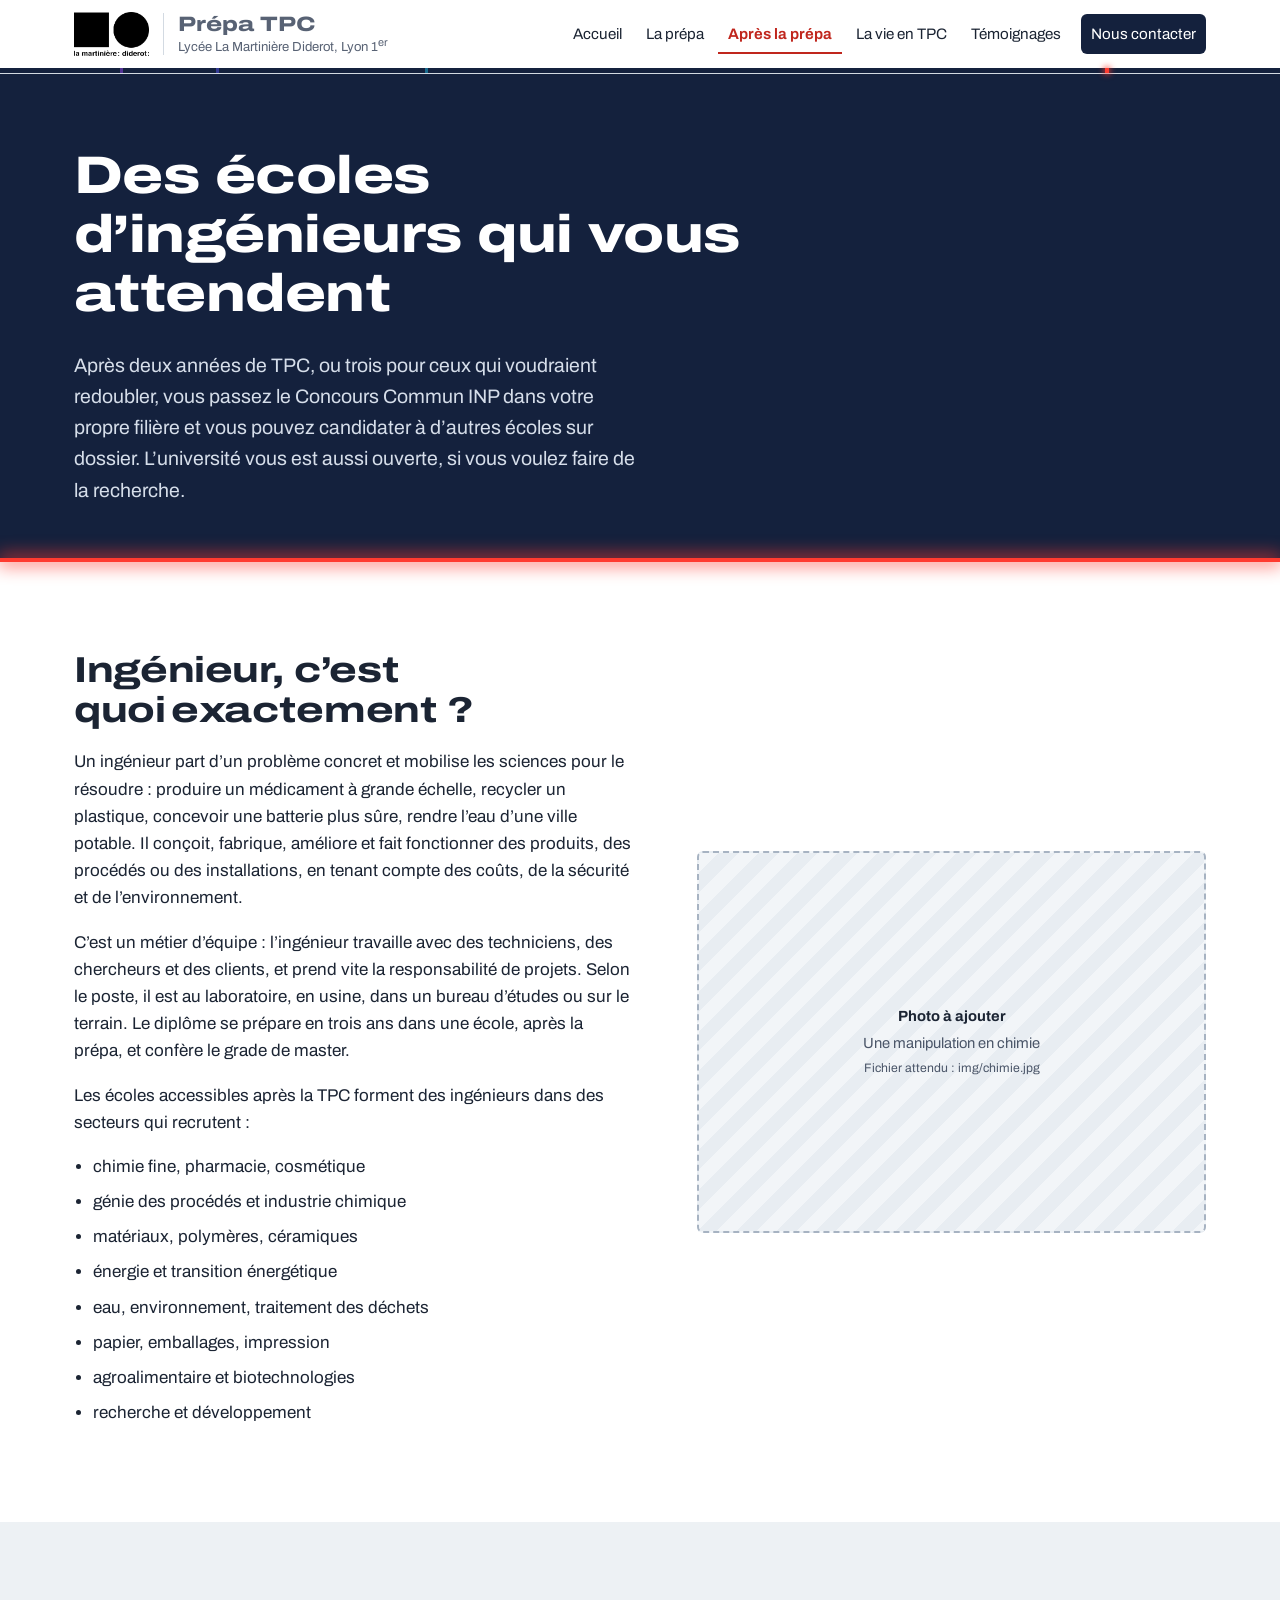
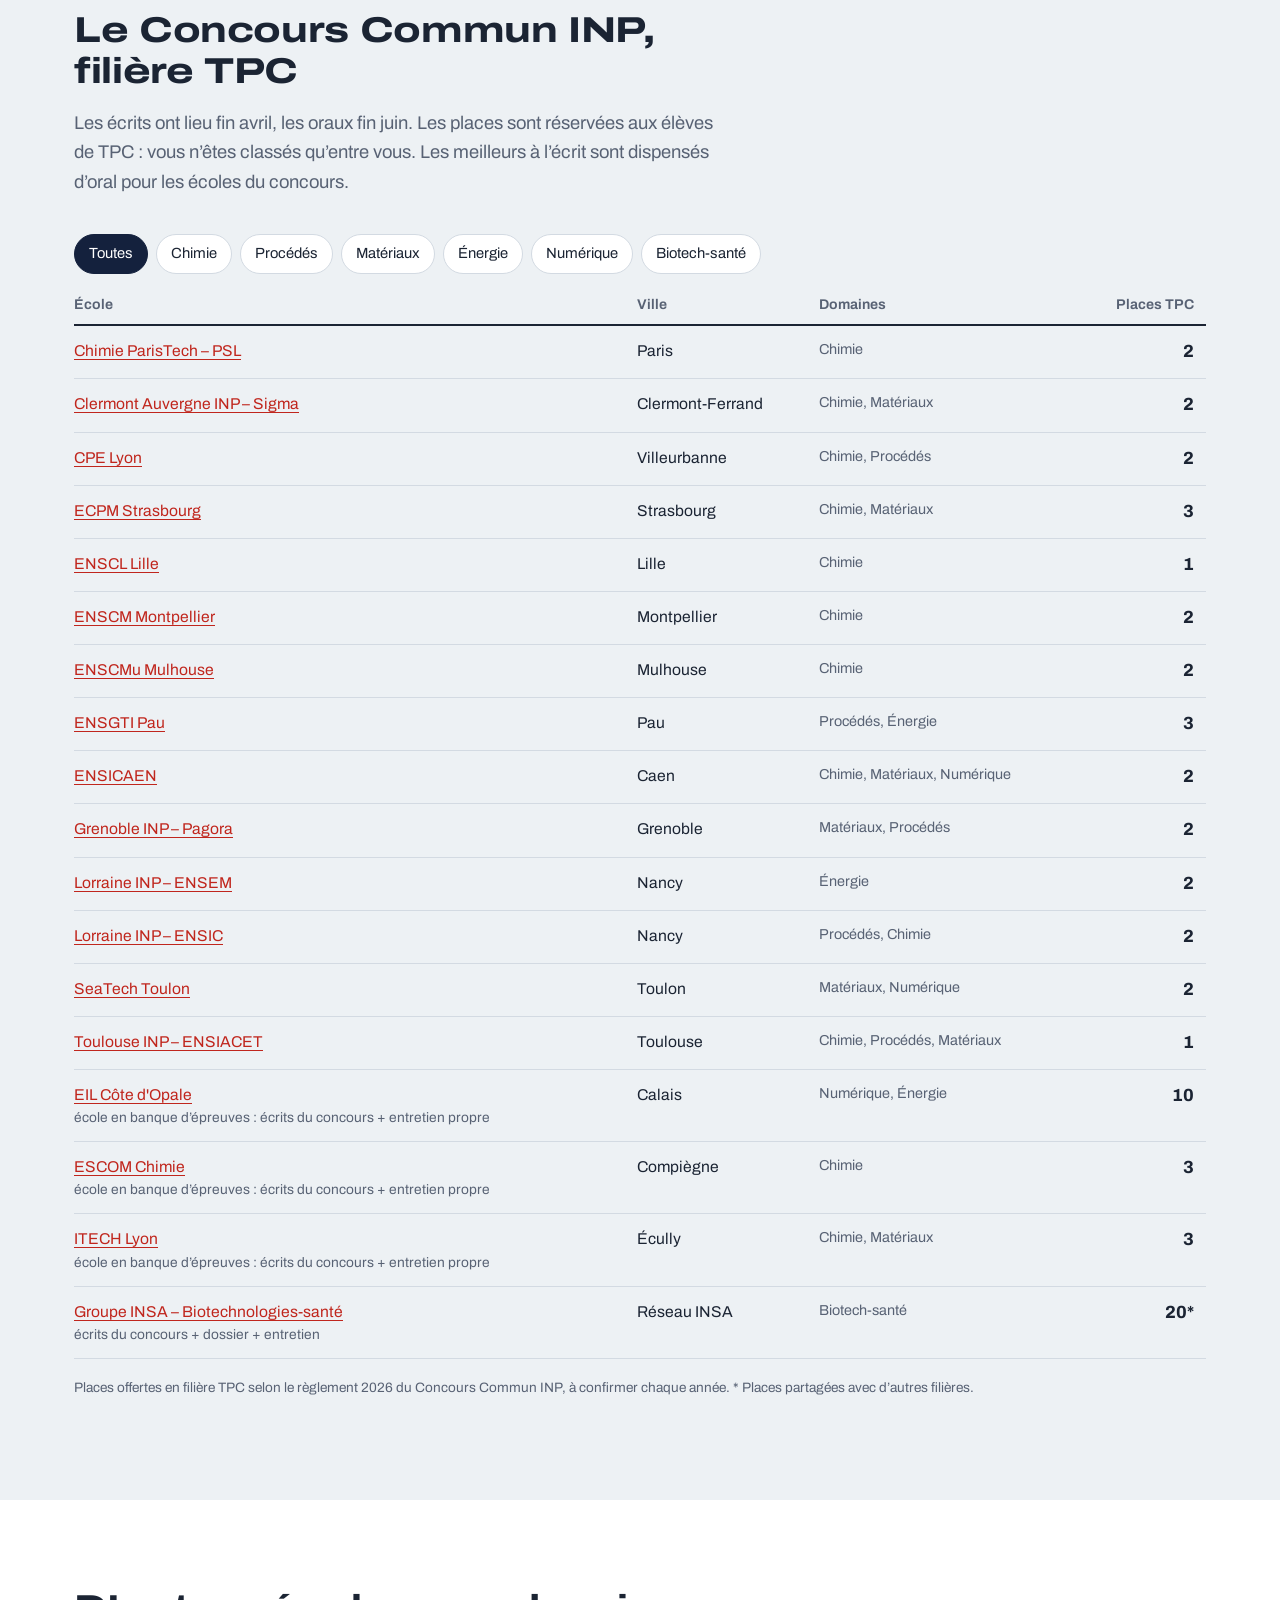
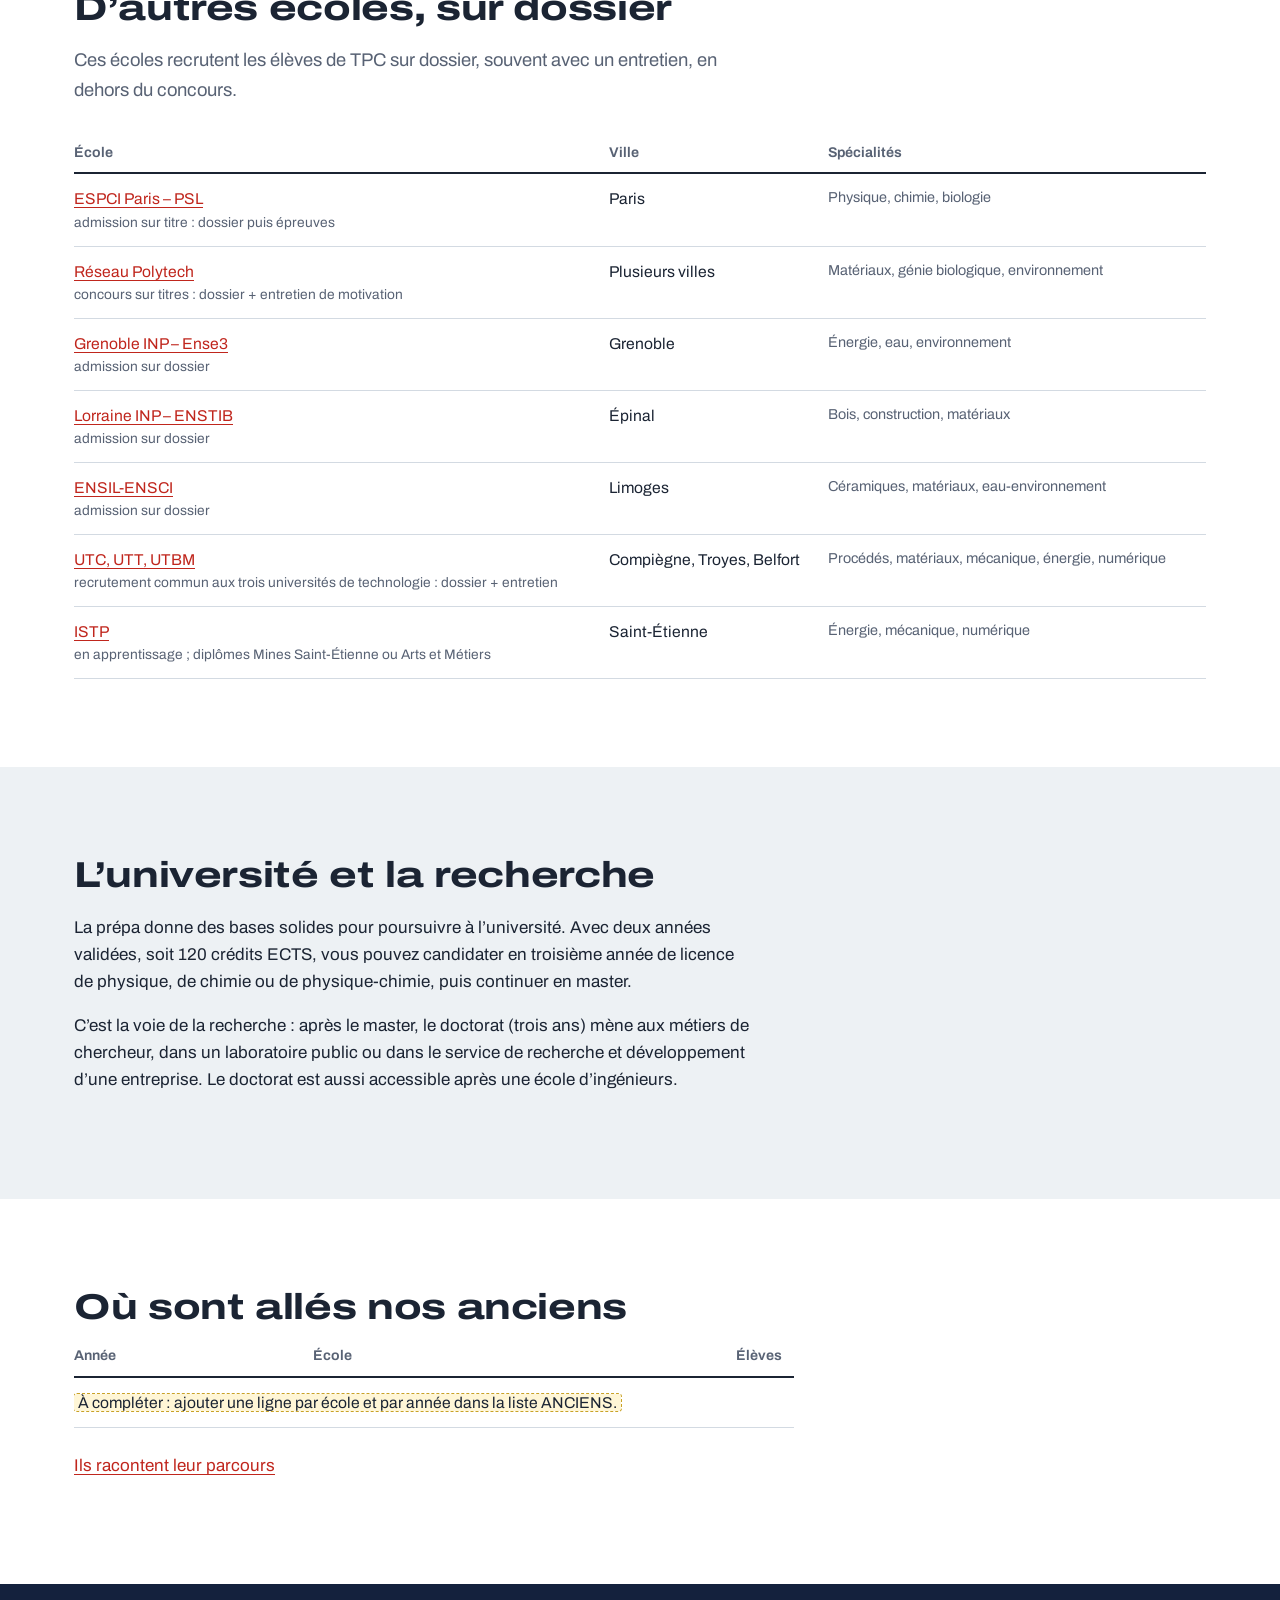
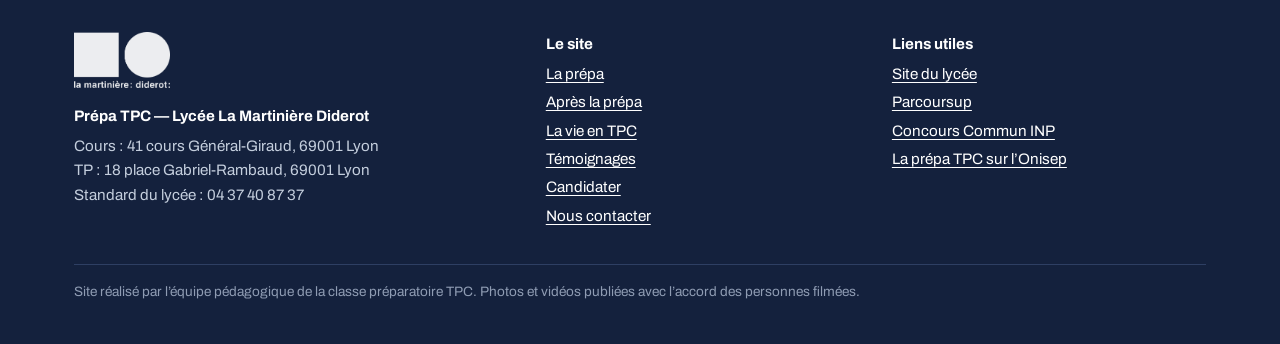
==== apres-la-prepa.html @ f4f973d5 "Update text for clarity and detail in HTML" ====
<!DOCTYPE html>
<html lang="fr">
<head>
<meta charset="UTF-8">
<meta name="viewport" content="width=device-width, initial-scale=1">
<title>Après la prépa TPC — écoles et métiers</title>
<meta name="description" content="Le métier d’ingénieur, les écoles accessibles après la prépa TPC (Concours Commun INP, admissions sur dossier) et la poursuite d’études à l’université vers la recherche.">
<link rel="icon" href="data:image/svg+xml,%3Csvg xmlns='http://www.w3.org/2000/svg' viewBox='0 0 32 32'%3E%3Crect width='32' height='32' rx='6' fill='%2314213D'/%3E%3Crect x='5' y='6' width='2.5' height='20' fill='%23A04DFF'/%3E%3Crect x='9' y='6' width='2.5' height='20' fill='%235B5BFF'/%3E%3Crect x='14' y='6' width='2.5' height='20' fill='%2322C6F0'/%3E%3Crect x='25' y='6' width='2.5' height='20' fill='%23FF3B30'/%3E%3C/svg%3E">
<link rel="preconnect" href="https://fonts.googleapis.com">
<link rel="preconnect" href="https://fonts.gstatic.com" crossorigin>
<link href="https://fonts.googleapis.com/css2?family=Archivo:wdth,wght@62..125,100..900&display=swap" rel="stylesheet">
<link rel="stylesheet" href="style.css">
</head>
<body class="p-apres">
<a class="skip" href="#contenu">Aller au contenu</a>
<header class="site-header">
  <div class="wrap">
    <a class="marque" href="index.html"><img class="logo" src="img/logo-martiniere.png" alt="La Martinière Diderot" width="86" height="50"><span class="marque-texte"><b>Prépa TPC</b><span>Lycée La Martinière Diderot, Lyon 1<sup>er</sup></span></span></a>
    <button class="menu-btn" type="button" aria-expanded="false" aria-controls="nav">Menu</button>
    <nav class="nav" id="nav" aria-label="Pages du site">
    <a href="index.html">Accueil</a>
    <a href="la-prepa.html">La prépa</a>
    <a href="apres-la-prepa.html" aria-current="page">Après la prépa</a>
    <a href="la-vie-en-tpc.html">La vie en TPC</a>
    <a href="temoignages.html">Témoignages</a>
    <a href="contact.html" class="cta">Nous contacter</a>
    </nav>
  </div>
  <div class="lisere" aria-hidden="true"><i class="r-delta"></i><i class="r-gamma"></i><i class="r-beta"></i><i class="r-alpha on"></i></div>
</header>
<main id="contenu">

<section class="page-tete">
  <div class="wrap">
    <h1>Des écoles d’ingénieurs qui vous attendent</h1>
    <p>Après deux années de TPC, ou trois pour ceux qui voudraient redoubler, vous passez le Concours Commun INP dans votre propre filière et vous pouvez candidater à d’autres écoles sur dossier. L’université vous est aussi ouverte, si vous voulez faire de la recherche.</p>
  </div>
</section>

<section class="section">
  <div class="wrap duo">
    <div>
      <h2>Ingénieur, c’est quoi exactement ?</h2>
      <p>Un ingénieur part d’un problème concret et mobilise les sciences pour le résoudre : produire un médicament à grande échelle, recycler un plastique, concevoir une batterie plus sûre, rendre l’eau d’une ville potable. Il conçoit, fabrique, améliore et fait fonctionner des produits, des procédés ou des installations, en tenant compte des coûts, de la sécurité et de l’environnement.</p>
      <p>C’est un métier d’équipe : l’ingénieur travaille avec des techniciens, des chercheurs et des clients, et prend vite la responsabilité de projets. Selon le poste, il est au laboratoire, en usine, dans un bureau d’études ou sur le terrain. Le diplôme se prépare en trois ans dans une école, après la prépa, et confère le grade de master.</p>
      <p>Les écoles accessibles après la TPC forment des ingénieurs dans des secteurs qui recrutent :</p>
      <ul class="metiers">
        <li>chimie fine, pharmacie, cosmétique</li>
        <li>génie des procédés et industrie chimique</li>
        <li>matériaux, polymères, céramiques</li>
        <li>énergie et transition énergétique</li>
        <li>eau, environnement, traitement des déchets</li>
        <li>papier, emballages, impression</li>
        <li>agroalimentaire et biotechnologies</li>
        <li>recherche et développement</li>
      </ul>
    </div>
    <figure class="photo" data-src="img/chimie.jpg" data-alt="Une manipulation en chimie"></figure>
  </div>
</section>

<section class="section teinte">
  <div class="wrap">
    <h2>Le Concours Commun INP, filière TPC</h2>
    <p class="intro">Les écrits ont lieu fin avril, les oraux fin juin. Les places sont réservées aux élèves de TPC : vous n’êtes classés qu’entre vous. Les meilleurs à l’écrit sont dispensés d’oral pour les écoles du concours.</p>
    <div class="filtres" id="filtres" aria-label="Filtrer par domaine"></div>
    <div class="table-scroll">
      <table class="ecoles">
        <thead><tr><th>École</th><th class="col-ville">Ville</th><th>Domaines</th><th class="num">Places TPC</th></tr></thead>
        <tbody id="ecoles-corps"></tbody>
      </table>
    </div>
    <p class="note-source">Places offertes en filière TPC selon le règlement 2026 du Concours Commun INP, à confirmer chaque année. * Places partagées avec d’autres filières.</p>
  </div>
</section>

<section class="section">
  <div class="wrap">
    <h2>D’autres écoles, sur dossier</h2>
    <p class="intro">Ces écoles recrutent les élèves de TPC sur dossier, souvent avec un entretien, en dehors du concours.</p>
    <div class="table-scroll">
      <table class="ecoles">
        <thead><tr><th>École</th><th class="col-ville">Ville</th><th>Spécialités</th></tr></thead>
        <tbody id="dossier-corps"></tbody>
      </table>
    </div>
  </div>
</section>

<section class="section teinte">
  <div class="wrap">
    <h2>L’université et la recherche</h2>
    <div class="mesure">
      <p>La prépa donne des bases solides pour poursuivre à l’université. Avec deux années validées, soit 120 crédits ECTS, vous pouvez candidater en troisième année de licence de physique, de chimie ou de physique-chimie, puis continuer en master.</p>
      <p>C’est la voie de la recherche : après le master, le doctorat (trois ans) mène aux métiers de chercheur, dans un laboratoire public ou dans le service de recherche et développement d’une entreprise. Le doctorat est aussi accessible après une école d’ingénieurs.</p>
    </div>
  </div>
</section>

<section class="section">
  <div class="wrap">
    <h2>Où sont allés nos anciens</h2>
    <div class="table-scroll" style="max-width:720px">
      <table class="ecoles">
        <thead><tr><th>Année</th><th>École</th><th class="num">Élèves</th></tr></thead>
        <tbody id="anciens-corps"></tbody>
      </table>
    </div>
    <p style="margin-top:24px"><a href="temoignages.html">Ils racontent leur parcours</a></p>
  </div>
</section>

<script>
/* ===== Écoles du Concours Commun INP, filière TPC (règlement 2026) =====
   domaines possibles : chimie, procedes, materiaux, energie, numerique, bio */
var DOMAINES = { chimie: 'Chimie', procedes: 'Procédés', materiaux: 'Matériaux', energie: 'Énergie', numerique: 'Numérique', bio: 'Biotech-santé' };
var ECOLES = [
  { nom: 'Chimie ParisTech – PSL', ville: 'Paris', domaines: ['chimie'], places: 2, url: 'https://www.chimieparistech.psl.eu' },
  { nom: 'Clermont Auvergne INP – Sigma', ville: 'Clermont-Ferrand', domaines: ['chimie', 'materiaux'], places: 2, url: 'https://www.clermont-auvergne-inp.fr' },
  { nom: 'CPE Lyon', ville: 'Villeurbanne', domaines: ['chimie', 'procedes'], places: 2, url: 'https://www.cpe.fr' },
  { nom: 'ECPM Strasbourg', ville: 'Strasbourg', domaines: ['chimie', 'materiaux'], places: 3, url: 'https://ecpm.unistra.fr' },
  { nom: 'ENSCL Lille', ville: 'Lille', domaines: ['chimie'], places: 1, url: 'https://www.ensc-lille.fr' },
  { nom: 'ENSCM Montpellier', ville: 'Montpellier', domaines: ['chimie'], places: 2, url: 'https://www.enscm.fr' },
  { nom: 'ENSCMu Mulhouse', ville: 'Mulhouse', domaines: ['chimie'], places: 2, url: 'https://www.enscmu.uha.fr' },
  { nom: 'ENSGTI Pau', ville: 'Pau', domaines: ['procedes', 'energie'], places: 3, url: 'https://ensgti.univ-pau.fr' },
  { nom: 'ENSICAEN', ville: 'Caen', domaines: ['chimie', 'materiaux', 'numerique'], places: 2, url: 'https://www.ensicaen.fr' },
  { nom: 'Grenoble INP – Pagora', ville: 'Grenoble', domaines: ['materiaux', 'procedes'], places: 2, url: 'https://pagora.grenoble-inp.fr' },
  { nom: 'Lorraine INP – ENSEM', ville: 'Nancy', domaines: ['energie'], places: 2, url: 'https://ensem.univ-lorraine.fr' },
  { nom: 'Lorraine INP – ENSIC', ville: 'Nancy', domaines: ['procedes', 'chimie'], places: 2, url: 'https://ensic.univ-lorraine.fr' },
  { nom: 'SeaTech Toulon', ville: 'Toulon', domaines: ['materiaux', 'numerique'], places: 2, url: 'https://seatech.univ-tln.fr' },
  { nom: 'Toulouse INP – ENSIACET', ville: 'Toulouse', domaines: ['chimie', 'procedes', 'materiaux'], places: 1, url: 'https://www.ensiacet.fr' },
  { nom: "EIL Côte d'Opale", ville: 'Calais', domaines: ['numerique', 'energie'], places: 10, url: 'https://eilco.univ-littoral.fr', remarque: 'école en banque d’épreuves : écrits du concours + entretien propre' },
  { nom: 'ESCOM Chimie', ville: 'Compiègne', domaines: ['chimie'], places: 3, url: 'https://www.escom.fr', remarque: 'école en banque d’épreuves : écrits du concours + entretien propre' },
  { nom: 'ITECH Lyon', ville: 'Écully', domaines: ['chimie', 'materiaux'], places: 3, url: 'https://www.itech.fr', remarque: 'école en banque d’épreuves : écrits du concours + entretien propre' },
  { nom: 'Groupe INSA – Biotechnologies-santé', ville: 'Réseau INSA', domaines: ['bio'], places: 20, partage: true, url: 'https://www.groupe-insa.fr', remarque: 'écrits du concours + dossier + entretien' }
];

/* ===== Écoles sur dossier ===== */
var ECOLES_DOSSIER = [
  { nom: 'ESPCI Paris – PSL', ville: 'Paris', specialites: 'Physique, chimie, biologie', url: 'https://www.espci.psl.eu', remarque: 'admission sur titre : dossier puis épreuves' },
  { nom: 'Réseau Polytech', ville: 'Plusieurs villes', specialites: 'Matériaux, génie biologique, environnement', url: 'https://www.polytech-reseau.org', remarque: 'concours sur titres : dossier + entretien de motivation' },
  { nom: 'Grenoble INP – Ense3', ville: 'Grenoble', specialites: 'Énergie, eau, environnement', url: 'https://ense3.grenoble-inp.fr', remarque: 'admission sur dossier' },
  { nom: 'Lorraine INP – ENSTIB', ville: 'Épinal', specialites: 'Bois, construction, matériaux', url: 'https://enstib.univ-lorraine.fr', remarque: 'admission sur dossier' },
  { nom: 'ENSIL-ENSCI', ville: 'Limoges', specialites: 'Céramiques, matériaux, eau-environnement', url: 'https://www.ensil-ensci.unilim.fr', remarque: 'admission sur dossier' },
  { nom: 'UTC, UTT, UTBM', ville: 'Compiègne, Troyes, Belfort', specialites: 'Procédés, matériaux, mécanique, énergie, numérique', url: 'https://www.utc.fr', remarque: 'recrutement commun aux trois universités de technologie : dossier + entretien' },
  { nom: 'ISTP', ville: 'Saint-Étienne', specialites: 'Énergie, mécanique, numérique', url: 'https://www.istp-france.com', remarque: 'en apprentissage ; diplômes Mines Saint-Étienne ou Arts et Métiers' }
];

/* ===== Où sont allés nos anciens : une ligne par école et par année =====
   Exemple : { annee: 2025, ecole: 'CPE Lyon', nombre: 2 }, */
var ANCIENS = [
];
</script>
</main>

<footer class="site-footer">
  <div class="wrap">
    <div class="cols">
      <div>
        <img class="logo-pied" src="img/logo-martiniere-blanc.png" alt="La Martinière Diderot" width="120" height="70">
        <b>Prépa TPC — Lycée La Martinière Diderot</b>
        Cours : 41 cours Général-Giraud, 69001 Lyon<br>
        TP : 18 place Gabriel-Rambaud, 69001 Lyon<br>
        Standard du lycée : 04 37 40 87 37
      </div>
      <div>
        <b>Le site</b>
        <ul>
          <li><a href="la-prepa.html">La prépa</a></li>
          <li><a href="apres-la-prepa.html">Après la prépa</a></li>
          <li><a href="la-vie-en-tpc.html">La vie en TPC</a></li>
          <li><a href="temoignages.html">Témoignages</a></li>
          <li><a href="candidater.html">Candidater</a></li>
          <li><a href="contact.html">Nous contacter</a></li>
        </ul>
      </div>
      <div>
        <b>Liens utiles</b>
        <ul>
          <li><a href="https://www.lamartinierediderot.fr" target="_blank" rel="noopener">Site du lycée</a></li>
          <li><a href="https://www.parcoursup.gouv.fr" target="_blank" rel="noopener">Parcoursup</a></li>
          <li><a href="https://www.concours-commun-inp.fr" target="_blank" rel="noopener">Concours Commun INP</a></li>
          <li><a href="https://www.onisep.fr/formation/apres-le-bac-les-etudes-superieures/les-principales-filieres-d-etudes-superieures/les-classes-preparatoires-aux-grandes-ecoles-cpge/les-prepas-scientifiques/la-prepa-tpc-technologie-physique-et-chimie" target="_blank" rel="noopener">La prépa TPC sur l’Onisep</a></li>
        </ul>
      </div>
    </div>
    <p class="bas">Site réalisé par l’équipe pédagogique de la classe préparatoire TPC. Photos et vidéos publiées avec l’accord des personnes filmées.</p>
  </div>
</footer>
<script src="site.js"></script>
</body>
</html>
---- style.css ----
/* =========================================================
   Prépa TPC — Lycée La Martinière Diderot, site des Augustins
   Principe graphique : le spectre de l'hydrogène (série de Balmer).
   Chaque page reprend une des quatre raies comme couleur d'accent.
   ========================================================= */

:root {
  /* Encre et fonds */
  --nuit: #14213D;          /* bleu nuit, la Saône le soir */
  --nuit-2: #1D2E52;
  --encre: #1B2433;         /* texte courant */
  --gris: #586274;          /* texte secondaire */
  --fond: #FFFFFF;
  --fond-2: #EDF1F4;        /* bandeaux clairs */
  --trait: #D3DAE2;

  /* Raies de Balmer (couleurs « lumineuses », utilisées sur fond sombre) */
  --h-alpha: #FF3B30;       /* 656 nm */
  --h-beta: #22C6F0;        /* 486 nm */
  --h-gamma: #5B5BFF;       /* 434 nm */
  --h-delta: #A04DFF;       /* 410 nm */

  /* Leur version foncée, lisible sur fond blanc */
  --alpha-ink: #C0261D;
  --beta-ink: #0A6F8F;
  --gamma-ink: #3A3AD0;
  --delta-ink: #7A2FCF;

  --accent: var(--beta-ink);     /* redéfini par page */
  --accent-lum: var(--h-beta);

  --mesure: 68ch;
  --large: 1180px;
  --r: 6px;
}

body.p-prepa { --accent: var(--beta-ink); --accent-lum: var(--h-beta); }
body.p-apres { --accent: var(--alpha-ink); --accent-lum: var(--h-alpha); }
body.p-lyon { --accent: var(--gamma-ink); --accent-lum: var(--h-gamma); }
body.p-temoins { --accent: var(--delta-ink); --accent-lum: var(--h-delta); }
body.p-candidater { --accent: var(--alpha-ink); --accent-lum: var(--h-alpha); }

*, *::before, *::after { box-sizing: border-box; }
html { -webkit-text-size-adjust: 100%; scroll-behavior: smooth; }
@media (prefers-reduced-motion: reduce) { html { scroll-behavior: auto; } }

body {
  margin: 0;
  background: var(--fond);
  color: var(--encre);
  font-family: 'Archivo', system-ui, sans-serif;
  font-variation-settings: 'wdth' 100;
  font-size: 1.0625rem;
  line-height: 1.6;
}
img { max-width: 100%; display: block; }
a { color: var(--accent); text-underline-offset: 0.18em; }
a:hover { text-decoration-thickness: 2px; }
:focus-visible { outline: 3px solid var(--accent); outline-offset: 3px; border-radius: 2px; }

/* Titres : Archivo élargi, c'est la signature typographique */
h1, h2, h3 { font-stretch: 125%; font-variation-settings: 'wdth' 125; line-height: 1.12; margin: 0 0 0.5em; letter-spacing: -0.01em; }
h1 { font-size: clamp(2.1rem, 5.4vw, 4rem); font-weight: 800; }
h2 { font-size: clamp(1.55rem, 3vw, 2.25rem); font-weight: 750; }
h3 { font-size: 1.2rem; font-weight: 700; font-stretch: 112%; font-variation-settings: 'wdth' 112; }
p { margin: 0 0 1em; }

.wrap { max-width: var(--large); margin: 0 auto; padding: 0 24px; }
.mesure { max-width: var(--mesure); }
.skip { position: absolute; left: -999px; top: 8px; background: var(--nuit); color: #fff; padding: 8px 12px; z-index: 50; }
.skip:focus { left: 8px; }

/* ---------------- En-tête ---------------- */
.site-header { position: sticky; top: 0; z-index: 20; background: var(--fond); border-bottom: 1px solid var(--trait); }
.site-header .wrap { display: flex; align-items: center; justify-content: space-between; gap: 16px; min-height: 68px; }
.marque { display: flex; flex-direction: column; text-decoration: none; color: var(--encre); line-height: 1.1; }
.marque b { font-size: 1.3rem; font-weight: 800; font-stretch: 125%; font-variation-settings: 'wdth' 125; }
.marque span { font-size: 0.82rem; color: var(--gris); }

.nav { display: flex; align-items: center; gap: 4px; }
.nav a { color: var(--encre); text-decoration: none; padding: 8px 10px; border-radius: var(--r); font-size: 0.95rem; }
.nav a:hover { background: var(--fond-2); }
.nav a[aria-current="page"] { color: var(--accent); font-weight: 650; box-shadow: inset 0 -2px 0 var(--accent); border-radius: 0; }
.nav a.cta { background: var(--nuit); color: #fff; margin-left: 6px; border-radius: var(--r); box-shadow: none; }
.nav a.cta:hover { background: var(--nuit-2); }
.nav a.cta[aria-current="page"] { color: #fff; }
.menu-btn { display: none; background: none; border: 1px solid var(--trait); border-radius: var(--r); padding: 8px 12px; font: inherit; color: var(--encre); cursor: pointer; }

/* Le liseré spectral sous l'en-tête : la raie de la page courante s'allume */
.lisere { position: relative; height: 5px; background: var(--nuit); }
.lisere i { position: absolute; top: 0; bottom: 0; width: 3px; opacity: 0.45; }
.lisere i.on { opacity: 1; width: 4px; box-shadow: 0 0 6px 1px currentColor; }

@media (max-width: 900px) {
  .menu-btn { display: inline-block; }
  .nav { display: none; position: absolute; top: 100%; left: 0; right: 0; flex-direction: column; align-items: stretch;
         background: var(--fond); border-bottom: 1px solid var(--trait); padding: 8px 16px 16px; }
  .nav.open { display: flex; }
  .nav a { padding: 12px 8px; }
  .nav a[aria-current="page"] { box-shadow: inset 3px 0 0 var(--accent); padding-left: 14px; }
  .nav a.cta { margin: 8px 0 0; text-align: center; }
}

/* Positions des raies : λ de 380 à 700 nm sur la largeur */
.r-delta { left: 9.4%; color: var(--h-delta); background: var(--h-delta); }   /* 410,2 nm */
.r-gamma { left: 16.9%; color: var(--h-gamma); background: var(--h-gamma); }  /* 434,0 nm */
.r-beta  { left: 33.2%; color: var(--h-beta); background: var(--h-beta); }    /* 486,1 nm */
.r-alpha { left: 86.3%; color: var(--h-alpha); background: var(--h-alpha); }  /* 656,3 nm */

/* ---------------- Héros d'accueil ---------------- */
.hero { background: var(--nuit); color: #fff; padding: clamp(48px, 9vw, 110px) 0 0; overflow: hidden; }
.hero h1 { max-width: 15ch; }
.hero .chapo { font-size: clamp(1.1rem, 2vw, 1.3rem); max-width: 46ch; color: #D6DEEA; margin-bottom: 1.6em; }
.boutons { display: flex; flex-wrap: wrap; gap: 12px; }
.btn { display: inline-block; padding: 13px 22px; border-radius: var(--r); text-decoration: none; font-weight: 650; font-size: 1rem; }
.btn-plein { background: #fff; color: var(--nuit); }
.btn-plein:hover { background: #E6ECF3; }
.btn-creux { border: 1.5px solid rgba(255,255,255,0.55); color: #fff; }
.btn-creux:hover { border-color: #fff; }
.btn-nuit { background: var(--nuit); color: #fff; }
.btn-nuit:hover { background: var(--nuit-2); }

.spectre { margin-top: clamp(48px, 7vw, 84px); }
.spectre .bande { position: relative; height: 92px; background: #0B1428; border-top: 1px solid #2A3A60; border-bottom: 1px solid #2A3A60; }
.spectre .bande i { position: absolute; top: 0; bottom: 0; width: 4px; box-shadow: 0 0 14px 3px currentColor, 0 0 40px 6px currentColor; }
.spectre .axe { position: relative; height: 34px; font-size: 0.78rem; color: #8A99B4; }
.spectre .axe span { position: absolute; top: 6px; transform: translateX(-50%); white-space: nowrap; }
.spectre .axe span::before { content: ''; position: absolute; left: 50%; top: -6px; height: 5px; border-left: 1px solid #5B6B8A; }
.spectre figcaption { font-size: 0.88rem; color: #A9B6CC; padding: 4px 0 28px; }
@media (prefers-reduced-motion: no-preference) {
  .spectre .bande i { opacity: 0; animation: allume 0.9s ease-out forwards; }
  .spectre .bande .r-alpha { animation-delay: 0.3s; }
  .spectre .bande .r-beta { animation-delay: 0.75s; }
  .spectre .bande .r-gamma { animation-delay: 1.2s; }
  .spectre .bande .r-delta { animation-delay: 1.65s; }
  @keyframes allume { 0% { opacity: 0; } 35% { opacity: 1; filter: brightness(1.6); } 100% { opacity: 1; filter: none; } }
}

/* ---------------- En-tête de page intérieure ---------------- */
.page-tete { background: var(--nuit); color: #fff; padding: clamp(40px, 6vw, 72px) 0 clamp(32px, 5vw, 56px); position: relative; }
.page-tete::after { content: ''; position: absolute; left: 0; right: 0; bottom: 0; height: 4px; background: var(--accent-lum); box-shadow: 0 0 18px 2px var(--accent-lum); }
.page-tete h1 { font-size: clamp(2rem, 4.6vw, 3.3rem); max-width: 18ch; }
.page-tete p { color: #D6DEEA; font-size: clamp(1.05rem, 1.8vw, 1.22rem); max-width: 52ch; margin: 0; }

/* ---------------- Sections ---------------- */
.section { padding: clamp(48px, 7vw, 88px) 0; }
.section.teinte { background: var(--fond-2); }
.section > .wrap > h2 { max-width: 24ch; }
.intro { font-size: 1.15rem; color: var(--gris); max-width: 60ch; margin-bottom: 2em; }

/* Raisons : liste éditoriale, pas de cartes */
.raisons { list-style: none; margin: 0; padding: 0; display: grid; grid-template-columns: repeat(2, minmax(0, 1fr)); gap: 0 56px; }
.raisons li { padding: 26px 0 26px 22px; border-top: 1px solid var(--trait); position: relative; }
.raisons li::before { content: ''; position: absolute; left: 0; top: 32px; width: 4px; height: 26px; background: var(--accent); }
.raisons h3 { margin-bottom: 0.35em; }
.raisons p { margin: 0; color: var(--gris); }
@media (max-width: 760px) { .raisons { grid-template-columns: 1fr; } }

/* Chiffres repères */
.reperes { display: grid; grid-template-columns: repeat(4, minmax(0, 1fr)); border-top: 2px solid var(--encre); }
.reperes div { padding: 20px 20px 4px 0; }
.reperes b { display: block; font-size: clamp(2rem, 4vw, 2.9rem); font-weight: 800; font-stretch: 125%; font-variation-settings: 'wdth' 125; line-height: 1.05; color: var(--encre); }
.reperes span { display: block; color: var(--gris); font-size: 0.95rem; margin-top: 6px; max-width: 22ch; }
@media (max-width: 760px) { .reperes { grid-template-columns: repeat(2, minmax(0, 1fr)); } }
.note-source { font-size: 0.85rem; color: var(--gris); margin-top: 18px; }

/* Deux colonnes texte + image */
.duo { display: grid; grid-template-columns: minmax(0, 1.1fr) minmax(0, 1fr); gap: clamp(28px, 5vw, 64px); align-items: center; }
.duo.inverse > :first-child { order: 2; }
@media (max-width: 860px) { .duo { grid-template-columns: 1fr; } .duo.inverse > :first-child { order: 0; } }

/* Photos : un emplacement s'affiche tant que le fichier n'existe pas dans img/ */
.photo { margin: 0; position: relative; border-radius: var(--r); overflow: hidden; background: var(--fond-2); aspect-ratio: 4 / 3; }
.photo.large { aspect-ratio: 16 / 7; }
.photo.portrait { aspect-ratio: 3 / 4; }
.photo img { width: 100%; height: 100%; object-fit: cover; }
.photo.manque { border: 2px dashed #A7B3C2; display: flex; align-items: center; justify-content: center; text-align: center; padding: 20px;
  background: repeating-linear-gradient(135deg, #F2F5F8 0 14px, #E8EDF2 14px 28px); }
.photo.manque .etiquette { font-size: 0.92rem; color: #4A5568; max-width: 30ch; }
.photo.manque .etiquette b { display: block; color: var(--encre); margin-bottom: 4px; }
.photo figcaption { position: absolute; left: 0; right: 0; bottom: 0; padding: 10px 14px; font-size: 0.85rem; color: #fff;
  background: linear-gradient(transparent, rgba(10, 18, 36, 0.75)); }
.photo.manque figcaption { display: none; }
.photos-3 { display: grid; grid-template-columns: repeat(3, minmax(0, 1fr)); gap: 16px; }
@media (max-width: 760px) { .photos-3 { grid-template-columns: 1fr; } }

/* Citation */
.citation { margin: 0; padding: 8px 0 8px 28px; border-left: 4px solid var(--accent); max-width: 60ch; }
.citation p { font-size: clamp(1.25rem, 2.4vw, 1.6rem); line-height: 1.4; font-weight: 500; margin-bottom: 0.6em; }
.citation footer { color: var(--gris); font-size: 0.95rem; }

/* Étapes (vraie séquence : calendrier Parcoursup) */
.etapes { list-style: none; margin: 0; padding: 0; counter-reset: e; display: grid; grid-template-columns: repeat(4, minmax(0, 1fr)); gap: 0; }
.etapes li { counter-increment: e; padding: 0 20px 0 0; position: relative; }
.etapes li::before { content: counter(e); display: flex; align-items: center; justify-content: center; width: 38px; height: 38px; border-radius: 50%;
  background: var(--nuit); color: #fff; font-weight: 700; margin-bottom: 14px; position: relative; z-index: 1; }
.etapes li::after { content: ''; position: absolute; top: 19px; left: 38px; right: 0; border-top: 2px solid var(--trait); }
.etapes li:last-child::after { display: none; }
.etapes b { display: block; font-size: 1.05rem; }
.etapes .date { display: block; color: var(--accent); font-weight: 650; margin: 2px 0 6px; }
.etapes p { color: var(--gris); font-size: 0.95rem; margin: 0; }
@media (max-width: 860px) {
  .etapes { grid-template-columns: 1fr; gap: 22px; }
  .etapes li { padding: 0 0 0 56px; }
  .etapes li::before { position: absolute; left: 0; top: 0; }
  .etapes li::after { top: 38px; left: 19px; right: auto; bottom: -22px; border-top: 0; border-left: 2px solid var(--trait); }
}

/* Bandeau d'appel */
.appel { background: var(--nuit); color: #fff; padding: clamp(40px, 6vw, 72px) 0; }
.appel h2 { color: #fff; }
.appel p { color: #D6DEEA; max-width: 56ch; }
.appel .etapes li::before { background: #fff; color: var(--nuit); }
.appel .etapes li::after { border-color: #3A4B70; }
.appel .etapes .date { color: var(--accent-lum); }
.appel .etapes p { color: #C4CEDD; }

/* Lexique de la semaine en prépa */
.lexique { display: grid; grid-template-columns: repeat(auto-fit, minmax(260px, 1fr)); gap: 0 40px; margin: 0; }
.lexique div { border-top: 1px solid var(--trait); padding: 18px 0; }
.lexique dt { font-weight: 750; font-size: 1.15rem; font-stretch: 112%; font-variation-settings: 'wdth' 112; }
.lexique dd { margin: 4px 0 0; color: var(--gris); }

/* Matières */
.matieres { width: 100%; border-collapse: collapse; }
.matieres th, .matieres td { text-align: left; padding: 14px 16px 14px 0; border-top: 1px solid var(--trait); vertical-align: top; }
.matieres th { width: 30%; font-weight: 700; }
.matieres td { color: var(--gris); }
@media (max-width: 640px) { .matieres th, .matieres td { display: block; width: auto; padding: 4px 0; } .matieres th { padding-top: 16px; } .matieres td { border-top: 0; } }

/* FAQ */
.faq { max-width: 74ch; }
.faq details { border-top: 1px solid var(--trait); }
.faq details:last-child { border-bottom: 1px solid var(--trait); }
.faq summary { cursor: pointer; padding: 18px 36px 18px 0; font-weight: 650; font-size: 1.08rem; list-style: none; position: relative; }
.faq summary::-webkit-details-marker { display: none; }
.faq summary::after { content: '+'; position: absolute; right: 6px; top: 14px; font-size: 1.5rem; font-weight: 400; color: var(--accent); }
.faq details[open] summary::after { content: '–'; }
.faq details > div { padding: 0 0 18px; color: var(--gris); }

/* Écoles */
.filtres { display: flex; flex-wrap: wrap; gap: 8px; margin: 0 0 20px; }
.filtres button { font: inherit; font-size: 0.92rem; padding: 7px 14px; border-radius: 999px; border: 1px solid var(--trait); background: #fff; color: var(--encre); cursor: pointer; }
.filtres button[aria-pressed="true"] { background: var(--nuit); border-color: var(--nuit); color: #fff; }
.ecoles { width: 100%; border-collapse: collapse; font-size: 0.98rem; }
.ecoles th { text-align: left; font-weight: 650; color: var(--gris); font-size: 0.88rem; padding: 0 12px 8px 0; border-bottom: 2px solid var(--encre); }
.ecoles td { padding: 12px 12px 12px 0; border-bottom: 1px solid var(--trait); vertical-align: top; }
.ecoles td.num { text-align: right; font-weight: 750; font-size: 1.1rem; white-space: nowrap; }
.ecoles th.num { text-align: right; }
.ecoles .dom { color: var(--gris); font-size: 0.9rem; }
.ecoles .rq { display: block; color: var(--gris); font-size: 0.86rem; }
@media (max-width: 640px) { .ecoles .col-ville { display: none; } }
.table-scroll { overflow-x: auto; }

.metiers { columns: 2 280px; column-gap: 40px; padding-left: 1.1em; margin: 0; }
.metiers li { margin-bottom: 8px; break-inside: avoid; }

/* Témoignages */
.videos { display: grid; grid-template-columns: repeat(auto-fit, minmax(300px, 1fr)); gap: 28px; }
.video { margin: 0; }
.video .ecran { position: relative; aspect-ratio: 16 / 9; border-radius: var(--r); overflow: hidden; background: var(--nuit); }
.video .ecran button { all: unset; cursor: pointer; position: absolute; inset: 0; display: flex; align-items: center; justify-content: center; }
.video .ecran button:focus-visible { outline: 3px solid var(--accent-lum); outline-offset: -3px; }
.video .ecran img { position: absolute; inset: 0; width: 100%; height: 100%; object-fit: cover; }
.video .lecture { position: relative; width: 68px; height: 68px; border-radius: 50%; background: rgba(255,255,255,0.92); display: flex; align-items: center; justify-content: center; }
.video .lecture::before { content: ''; margin-left: 6px; border-left: 20px solid var(--nuit); border-top: 12px solid transparent; border-bottom: 12px solid transparent; }
.video iframe { position: absolute; inset: 0; width: 100%; height: 100%; border: 0; }
.video .ecran.manque { border: 2px dashed #A7B3C2; background: repeating-linear-gradient(135deg, #F2F5F8 0 14px, #E8EDF2 14px 28px);
  display: flex; align-items: center; justify-content: center; text-align: center; color: #4A5568; padding: 16px; font-size: 0.92rem; }
.video figcaption { padding-top: 12px; }
.video figcaption b { display: block; font-size: 1.05rem; }
.video figcaption span { color: var(--gris); font-size: 0.95rem; }

.paroles { display: grid; grid-template-columns: repeat(auto-fit, minmax(320px, 1fr)); gap: 44px 56px; }
.parole { margin: 0; }
.parole blockquote { margin: 0 0 14px; font-size: 1.12rem; line-height: 1.55; }
.parole blockquote::before { content: '«\00a0'; color: var(--accent); font-weight: 800; }
.parole blockquote::after { content: '\00a0»'; color: var(--accent); font-weight: 800; }
.parole figcaption { display: flex; align-items: center; gap: 12px; }
.parole .avatar { width: 48px; height: 48px; border-radius: 50%; object-fit: cover; background: var(--fond-2); flex: none; }
.parole figcaption b { display: block; }
.parole figcaption span { color: var(--gris); font-size: 0.92rem; }
.a-completer { background: #FFF6D6; outline: 1px dashed #C9A227; padding: 0 4px; border-radius: 3px; }

/* Infos pratiques */
.infos { display: grid; grid-template-columns: repeat(auto-fit, minmax(250px, 1fr)); gap: 0 40px; }
.infos div { border-top: 2px solid var(--encre); padding: 16px 0 24px; }
.infos h3 { margin-bottom: 0.4em; }
.infos p { color: var(--gris); margin: 0 0 0.5em; }

/* ---------------- Pied de page ---------------- */
.site-footer { background: var(--nuit); color: #C4CEDD; padding: 48px 0 28px; font-size: 0.95rem; }
.site-footer a { color: #fff; }
.site-footer .cols { display: grid; grid-template-columns: 1.4fr 1fr 1fr; gap: 32px; }
.site-footer b { color: #fff; display: block; margin-bottom: 6px; }
.site-footer ul { list-style: none; margin: 0; padding: 0; }
.site-footer li { margin-bottom: 4px; }
.site-footer .bas { margin-top: 32px; padding-top: 16px; border-top: 1px solid #2E3F63; font-size: 0.85rem; color: #8F9CB3; }
@media (max-width: 760px) { .site-footer .cols { grid-template-columns: 1fr; } }

/* ---------------- Accueil chaleureux ---------------- */
.hero-grille { display: grid; grid-template-columns: minmax(0, 1.35fr) minmax(0, 0.9fr); gap: clamp(28px, 5vw, 64px); align-items: center; }
.hero-grille h1 { max-width: 13ch; }
.photo.groupe { aspect-ratio: 4 / 3; border-radius: 10px; box-shadow: 0 18px 50px rgba(0, 0, 0, 0.35); }
.photo.groupe.manque { border-color: #5B6B8A; }
@media (max-width: 860px) {
  .hero-grille { grid-template-columns: 1fr; }
  .hero-grille .photo.groupe { order: -1; }
}
.spectre.fin { margin-top: clamp(40px, 6vw, 72px); }
.spectre.fin .bande { height: 84px; }
.spectre.fin figcaption { padding-top: 12px; max-width: 80ch; }

.duo.haut { align-items: start; }
.humain { list-style: none; margin: 28px 0 0; padding: 0; display: grid; gap: 10px; }
.humain li { font-size: 1.08rem; padding-left: 18px; border-left: 3px solid var(--accent); }
.humain b { font-size: 1.35rem; font-weight: 800; margin-right: 4px; }

.vie { display: grid; grid-template-columns: repeat(4, minmax(0, 1fr)); gap: 14px; }
.vie .photo { aspect-ratio: 3 / 4; }
@media (max-width: 860px) { .vie { grid-template-columns: repeat(2, minmax(0, 1fr)); } }

.equipe { display: grid; grid-template-columns: repeat(auto-fill, minmax(170px, 1fr)); gap: 32px 24px; }
.membre { margin: 0; text-align: center; }
.membre .visage { width: 132px; height: 132px; border-radius: 50%; margin: 0 auto 14px; overflow: hidden; background: var(--fond-2);
  display: flex; align-items: center; justify-content: center; font-size: 2.2rem; font-weight: 800; color: var(--accent);
  font-stretch: 125%; font-variation-settings: 'wdth' 125; box-shadow: 0 0 0 3px #fff, 0 0 0 4px var(--trait); }
.membre .visage img { width: 100%; height: 100%; object-fit: cover; }
.membre b { display: block; font-size: 1.05rem; }
.membre span { display: block; color: var(--gris); font-size: 0.95rem; }
.membre q { display: block; margin-top: 8px; font-size: 0.95rem; color: var(--encre); }

/* ---------------- Logo du lycée ---------------- */
.marque { flex-direction: row; align-items: center; gap: 14px; }
.marque .logo { height: 44px; width: auto; }
.marque-texte { display: flex; flex-direction: column; padding-left: 14px; border-left: 1px solid var(--trait); }
.logo-pied { height: 56px; width: auto; margin-bottom: 16px; opacity: 0.92; }
@media (max-width: 480px) { .marque .logo { height: 34px; } .marque-texte span { display: none; } }
.photo.groupe { aspect-ratio: 1 / 1; max-width: 420px; justify-self: end; width: 100%; }
.photo.promo { margin-bottom: 14px; }
@media (max-width: 860px) { .photo.groupe { aspect-ratio: 4 / 3; max-width: none; justify-self: stretch; } }

/* ---------------- Page Nous contacter (sans couleur de raie) ---------------- */
body.p-contact { --accent: var(--nuit); --accent-lum: transparent; }
body.p-contact .page-tete::after { display: none; }
.contact-grille { display: grid; grid-template-columns: minmax(0, 1.7fr) minmax(0, 1fr); gap: clamp(32px, 6vw, 80px); align-items: start; }
@media (max-width: 860px) { .contact-grille { grid-template-columns: 1fr; } }
.formulaire { display: grid; gap: 20px; max-width: 680px; }
.champs-2 { display: grid; grid-template-columns: 1fr 1fr; gap: 20px; }
@media (max-width: 640px) { .champs-2 { grid-template-columns: 1fr; } }
.champ { display: grid; gap: 6px; }
.champ > span { font-weight: 650; font-size: 0.95rem; }
.champ em { font-weight: 400; font-style: normal; color: var(--gris); }
.champ input, .champ select, .champ textarea { font: inherit; font-size: 1rem; color: var(--encre); background: #fff;
  border: 1px solid #B9C3CF; border-radius: var(--r); padding: 11px 12px; width: 100%; }
.champ textarea { resize: vertical; min-height: 150px; }
.champ input:focus, .champ select:focus, .champ textarea:focus { outline: 3px solid rgba(20, 33, 61, 0.25); border-color: var(--nuit); }
.champ .invalide { border-color: var(--alpha-ink); }
.piege { position: absolute; left: -9999px; width: 1px; height: 1px; overflow: hidden; }
.envoi { display: flex; flex-wrap: wrap; align-items: center; gap: 16px; }
.envoi button { border: 0; cursor: pointer; font: inherit; font-weight: 650; }
.envoi button:disabled { opacity: 0.6; cursor: default; }
.statut { font-size: 0.95rem; }
.statut.ok { color: #2F6B3A; font-weight: 600; }
.statut.ko { color: var(--alpha-ink); font-weight: 600; }
.rgpd { font-size: 0.85rem; color: var(--gris); margin: 0; }
.contact-infos { border-top: 2px solid var(--encre); padding-top: 16px; }
.contact-infos h3 { margin-top: 0.4em; }
.contact-infos p { color: var(--gris); }

/* ---------------- Page La vie en TPC : sorties ---------------- */
.sorties { display: grid; grid-template-columns: repeat(3, minmax(0, 1fr)); gap: 28px 20px; }
@media (max-width: 960px) { .sorties { grid-template-columns: repeat(2, minmax(0, 1fr)); } }
@media (max-width: 600px) { .sorties { grid-template-columns: 1fr; } }
.sortie { margin: 0; }
.sortie-texte { padding-top: 12px; }
.sortie .date { display: block; font-size: 0.85rem; font-weight: 650; letter-spacing: 0.02em; color: var(--accent); }
.sortie h3 { margin: 2px 0 4px; font-size: 1.1rem; }
.sortie p { margin: 0; color: var(--gris); font-size: 0.95rem; }

/* ---------------- Camembert des volumes horaires (page La prépa) ---------------- */
.horaires { display: grid; grid-template-columns: minmax(0, 320px) minmax(0, 1fr); gap: clamp(24px, 5vw, 64px); align-items: center; margin: 32px 0 12px; }
@media (max-width: 720px) { .horaires { grid-template-columns: 1fr; justify-items: center; } }
.camembert { width: 100%; max-width: 320px; }
.camembert svg { display: block; width: 100%; height: auto; overflow: visible; }
.camembert .part { stroke: var(--fond-2); stroke-width: 2; stroke-linejoin: round; transition: opacity .15s, transform .15s; cursor: default; }
.camembert.survol .part { opacity: .35; }
.camembert.survol .part.on { opacity: 1; transform: scale(1.03); }
.camembert .centre-val { font-size: 26px; font-weight: 700; fill: var(--encre); }
.camembert .centre-lib { font-size: 9.5px; fill: var(--gris); }
.horaires-legende { list-style: none; margin: 0; padding: 0; display: grid; gap: 2px; width: 100%; max-width: 440px; }
.horaires-legende li { display: grid; grid-template-columns: 14px 1fr auto 3.2em; gap: 12px; align-items: center; padding: 7px 10px; border-radius: var(--r); font-size: 0.98rem; outline: none; }
.horaires-legende li.on, .horaires-legende li:focus-visible { background: #fff; box-shadow: 0 0 0 1px #D3DBE4; }
.horaires-legende i { width: 14px; height: 14px; border-radius: 4px; }
.horaires-legende b { font-weight: 650; font-variant-numeric: tabular-nums; }
.horaires-legende em { font-style: normal; color: var(--gris); text-align: right; font-variant-numeric: tabular-nums; }
/* Couleurs des parts : palette catégorielle validée (daltonisme), dans un ordre fixe */
.c0 { fill: #2a78d6; background: #2a78d6; } .c1 { fill: #eb6834; background: #eb6834; }
.c2 { fill: #1baf7a; background: #1baf7a; } .c3 { fill: #eda100; background: #eda100; }
.c4 { fill: #e87ba4; background: #e87ba4; } .c5 { fill: #008300; background: #008300; }
.c6 { fill: #6250d6; background: #6250d6; } .c7 { fill: #e34948; background: #e34948; }
.camembert .part { background: none; }

/* ---------------- Page La vie en TPC : carte des deux sites ---------------- */
.sites { display: grid; grid-template-columns: minmax(0, 1.6fr) minmax(0, 1fr); gap: clamp(24px, 4vw, 48px); align-items: start; margin-top: 28px; }
@media (max-width: 860px) { .sites { grid-template-columns: 1fr; } }
.carte { height: 440px; border-radius: var(--r); overflow: hidden; background: var(--fond-2); border: 1px solid var(--trait); z-index: 0; }
@media (max-width: 600px) { .carte { height: 340px; } }
.carte.sans-carte { display: flex; align-items: center; justify-content: center; text-align: center; padding: 24px; color: var(--gris); }
.etiquette-site { font: inherit; font-size: 0.85rem; line-height: 1.35; color: var(--encre); border: 0; border-radius: var(--r); box-shadow: 0 2px 10px rgba(20, 33, 61, 0.18); padding: 6px 10px; }
.etiquette-site b { font-weight: 650; }
.sites-liste { display: grid; gap: 22px; }
.site-fiche { display: grid; grid-template-columns: 18px 1fr; gap: 14px; align-items: start; }
.site-fiche h3 { margin: 0 0 2px; }
.site-fiche p { margin: 0 0 6px; }
.site-fiche .adr { color: var(--gris); font-size: 0.95rem; }
.pastille { width: 18px; height: 18px; border-radius: 50%; margin-top: 5px; box-shadow: 0 0 0 3px #fff, 0 0 0 4px var(--trait); }
.pastille.p-cours { background: var(--nuit); }
.pastille.p-tp { background: var(--accent); }

/* ---------------- Page La vie en TPC : internat ---------------- */
.photos-2 { display: grid; grid-template-columns: repeat(2, minmax(0, 1fr)); gap: 16px; margin-top: 32px; }
@media (max-width: 640px) { .photos-2 { grid-template-columns: 1fr; } }
.infos-internat { grid-template-columns: 1fr; }
.infos-internat div { padding: 12px 0 14px; }
#internat .duo { align-items: start; }
/* Fond de carte OpenStreetMap adouci en gris : seuls les deux points restent en couleur */
.carte .leaflet-tile-pane { filter: grayscale(1) brightness(1.04) contrast(0.92); }
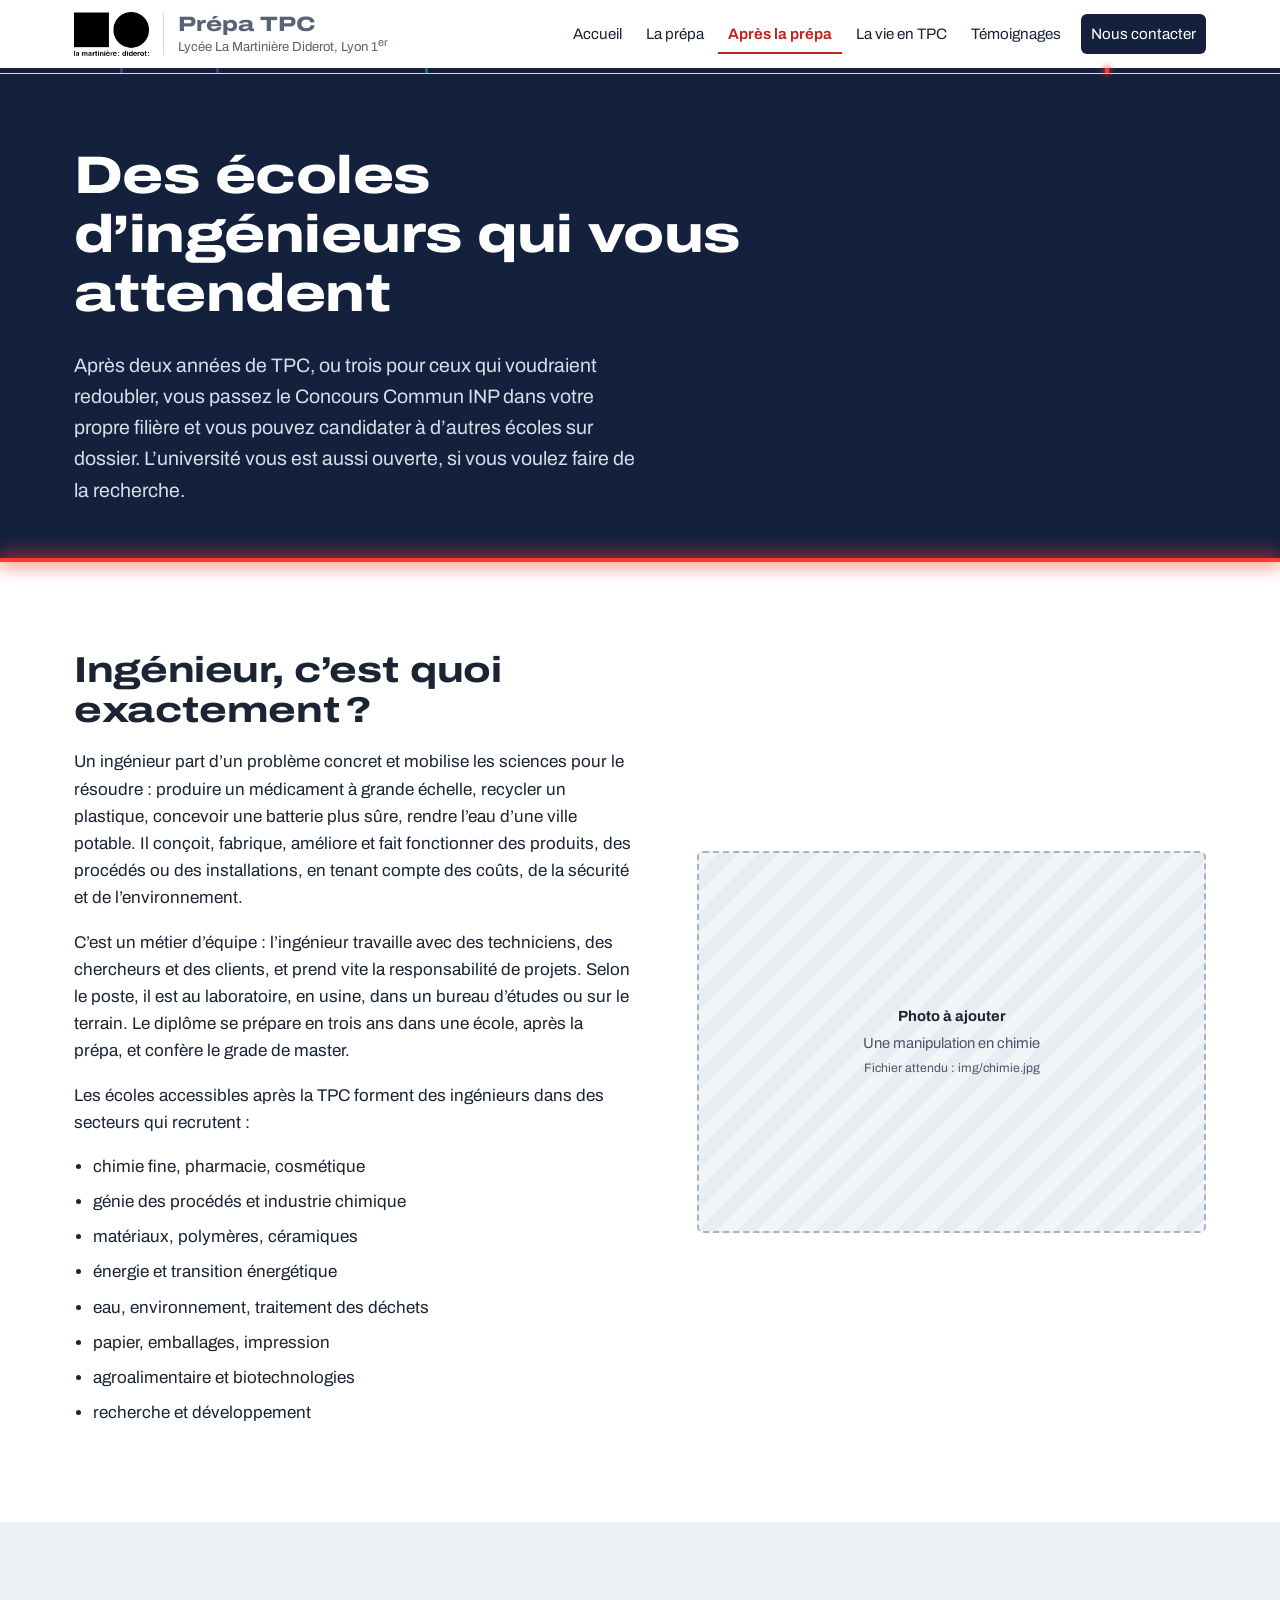
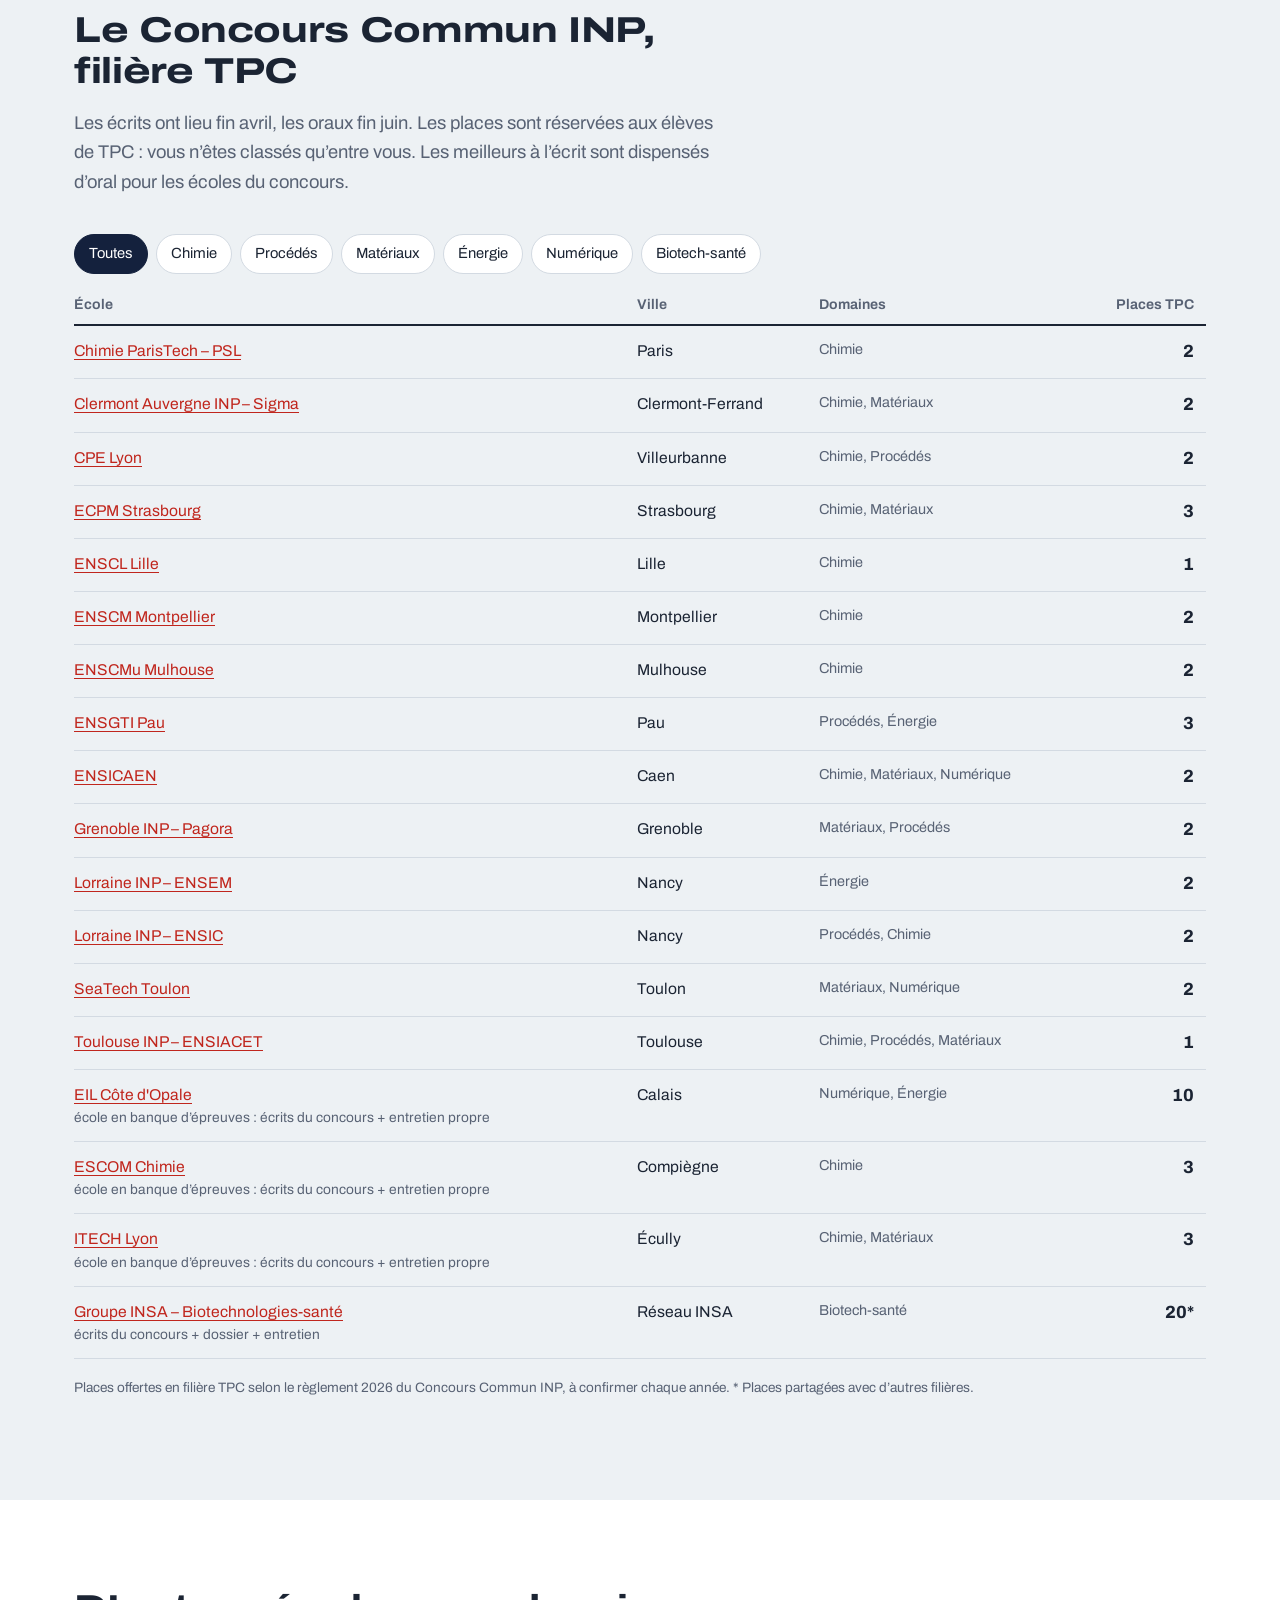
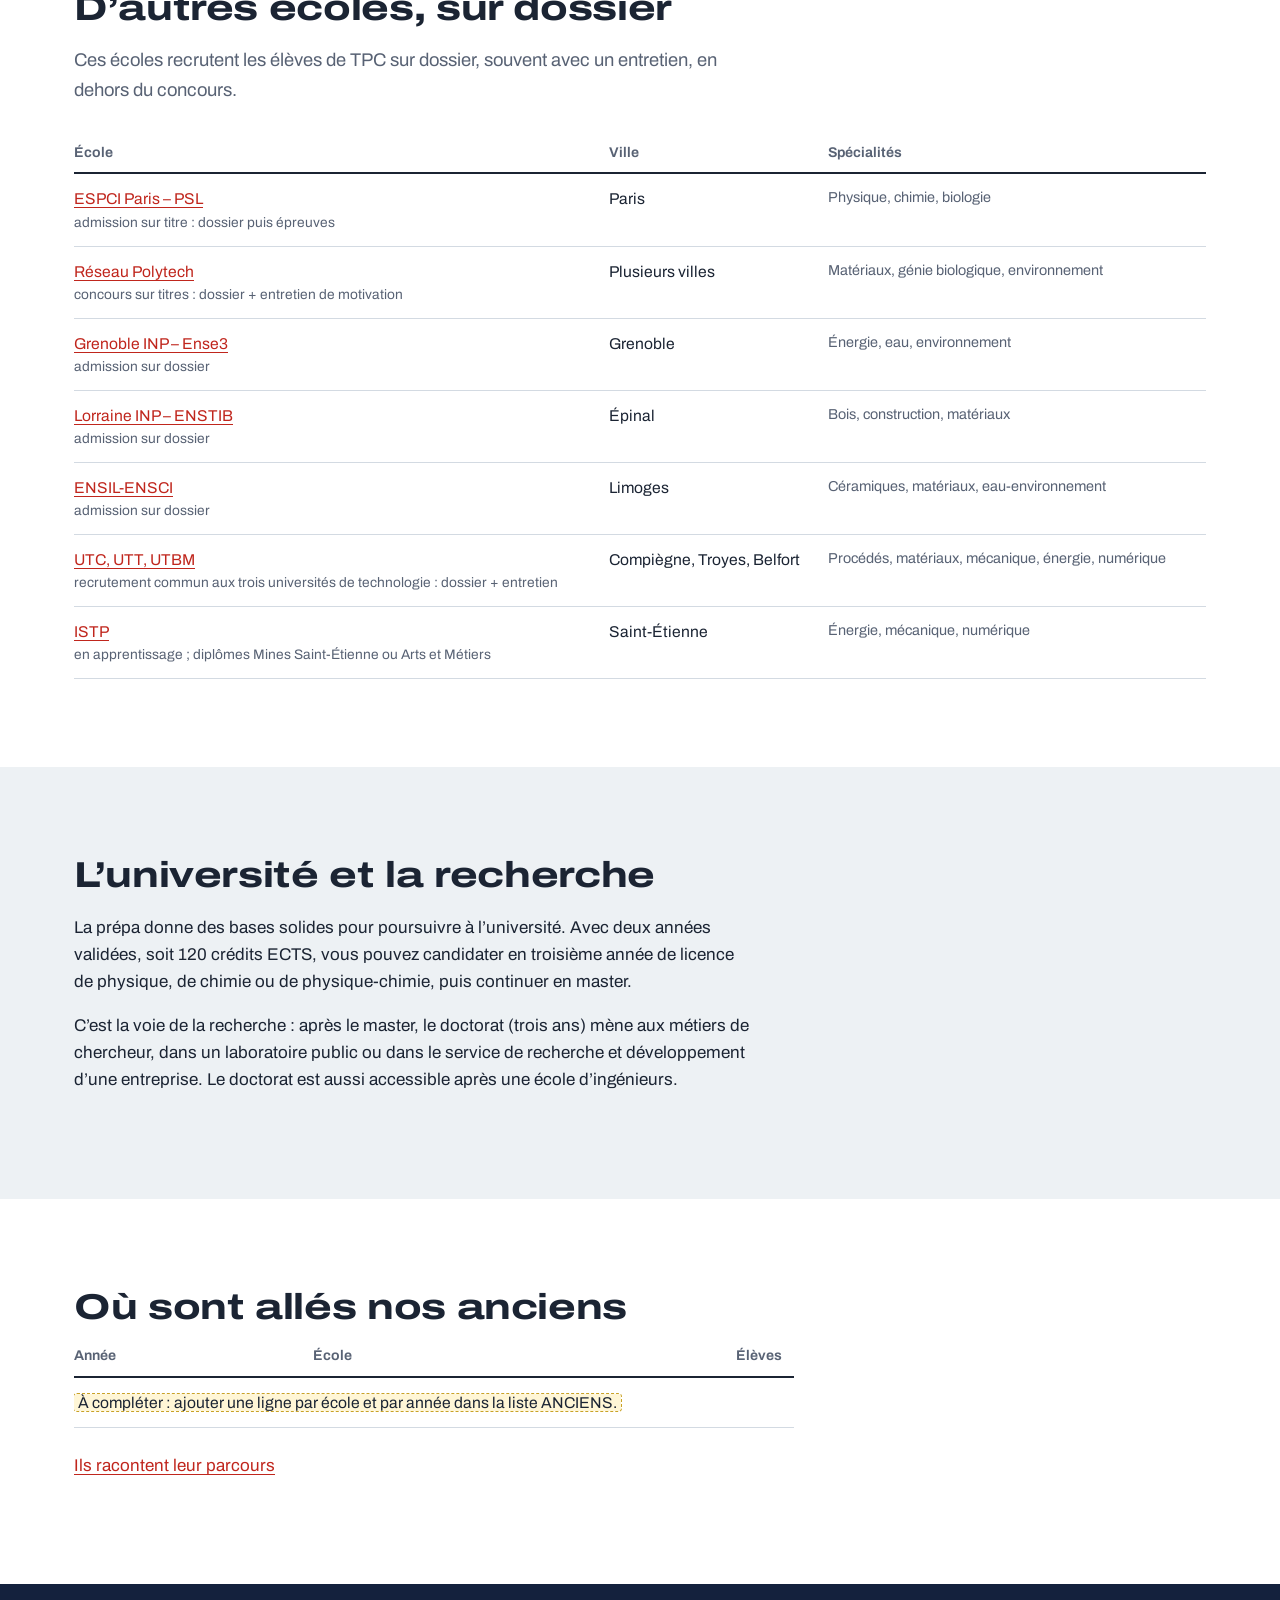
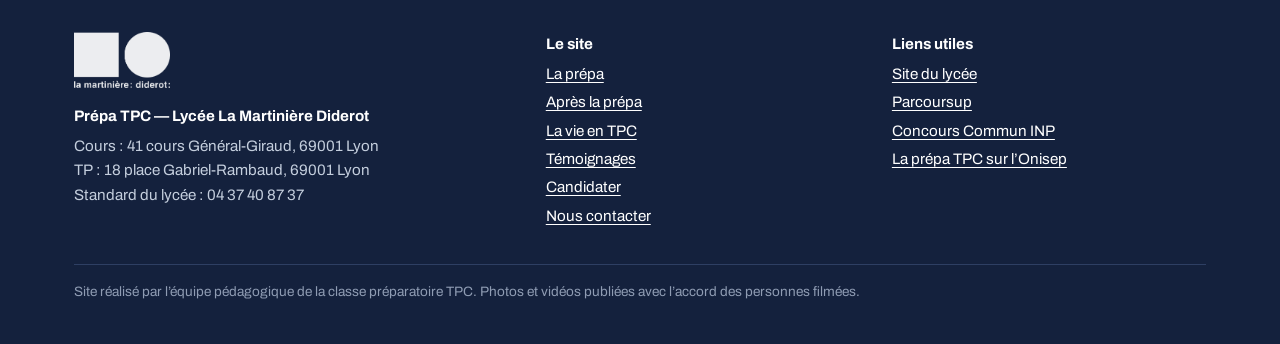
==== commit fe53d139: "Add files via upload" ====
--- a/apres-la-prepa.html
+++ b/apres-la-prepa.html
@@ -40,7 +40,7 @@
 <section class="section">
   <div class="wrap duo">
     <div>
-      <h2>Ingénieur, c’est quoi exactement ?</h2>
+      <h2>Ingénieur, c’est quoi exactement ?</h2>
       <p>Un ingénieur part d’un problème concret et mobilise les sciences pour le résoudre : produire un médicament à grande échelle, recycler un plastique, concevoir une batterie plus sûre, rendre l’eau d’une ville potable. Il conçoit, fabrique, améliore et fait fonctionner des produits, des procédés ou des installations, en tenant compte des coûts, de la sécurité et de l’environnement.</p>
       <p>C’est un métier d’équipe : l’ingénieur travaille avec des techniciens, des chercheurs et des clients, et prend vite la responsabilité de projets. Selon le poste, il est au laboratoire, en usine, dans un bureau d’études ou sur le terrain. Le diplôme se prépare en trois ans dans une école, après la prépa, et confère le grade de master.</p>
       <p>Les écoles accessibles après la TPC forment des ingénieurs dans des secteurs qui recrutent :</p>
--- a/style.css
+++ b/style.css
@@ -426,3 +426,52 @@
 #internat .duo { align-items: start; }
 /* Fond de carte OpenStreetMap adouci en gris : seuls les deux points restent en couleur */
 .carte .leaflet-tile-pane { filter: grayscale(1) brightness(1.04) contrast(0.92); }
+
+/* ---------------- Accueil : le parcours bac → diplôme (5 ans) ---------------- */
+.parcours { --pc-prepa: var(--beta-ink); --pc-ecole: var(--alpha-ink);
+  display: grid; grid-template-columns: auto repeat(5, minmax(0, 1fr)) auto; grid-template-rows: auto auto auto;
+  column-gap: 6px; row-gap: 12px; align-items: stretch; margin: 36px 0 8px; }
+.pc-bac, .pc-diplome { grid-row: 2; display: flex; align-items: center; }
+.pc-bac { grid-column: 1; padding-right: 10px; }
+.pc-diplome { grid-column: 7; padding-left: 10px; }
+.pc-bac span, .pc-diplome span { display: inline-block; padding: 10px 14px; border-radius: 999px; font-weight: 650; font-size: 0.95rem; white-space: nowrap; }
+.pc-bac span { border: 2px solid var(--nuit); color: var(--nuit); background: #fff; }
+.pc-diplome span { background: var(--nuit); color: #fff; }
+.pc-an { grid-row: 2; color: #fff; padding: 14px 14px 16px; display: flex; flex-direction: column; gap: 4px; min-height: 92px; }
+.pc-an b { font-size: 1.35rem; font-weight: 750; letter-spacing: -0.01em; }
+.pc-an span { font-size: 0.88rem; line-height: 1.3; opacity: 0.95; }
+.pc-an.prepa { background: var(--pc-prepa); }
+.pc-an.ecole { background: var(--pc-ecole); }
+.pc-an.a1 { grid-column: 2; border-radius: var(--r) 0 0 var(--r); }
+.pc-an.a2 { grid-column: 3; border-radius: 0 var(--r) var(--r) 0; }
+.pc-an.a3 { grid-column: 4; border-radius: var(--r) 0 0 var(--r); }
+.pc-an.a4 { grid-column: 5; border-radius: 0; }
+.pc-an.a5 { grid-column: 6; border-radius: 0 var(--r) var(--r) 0; }
+.pc-an.a2 { margin-right: 6px; }
+.pc-concours { grid-row: 1; grid-column: 3 / 5; text-align: center; position: relative; padding-bottom: 14px; }
+.pc-concours span { display: inline-block; font-weight: 650; font-size: 0.9rem; color: var(--nuit); background: var(--fond-2); border: 1px solid var(--trait); border-radius: var(--r); padding: 6px 12px; }
+.pc-concours::after { content: ''; position: absolute; left: 50%; bottom: -12px; height: 26px; border-left: 2px dashed var(--nuit); transform: translateX(-1px); }
+.pc-accolade { grid-row: 3; position: relative; border-top: 2px solid; padding: 12px 8px 0; display: flex; flex-direction: column; gap: 2px; }
+.pc-accolade::before, .pc-accolade::after { content: ''; position: absolute; top: -8px; height: 8px; border-left: 2px solid; }
+.pc-accolade::before { left: 0; } .pc-accolade::after { right: 0; }
+.pc-accolade.prepa { grid-column: 2 / 4; color: var(--pc-prepa); margin-right: 6px; }
+.pc-accolade.ecole { grid-column: 4 / 7; color: var(--pc-ecole); }
+.pc-accolade b { font-weight: 700; }
+.pc-accolade span { color: var(--gris); font-size: 0.92rem; }
+
+/* Sur téléphone : le parcours se lit de haut en bas */
+@media (max-width: 760px) {
+  .parcours { grid-template-columns: 1fr; grid-template-rows: none; row-gap: 6px; }
+  .parcours > * { grid-column: 1 !important; grid-row: auto !important; margin: 0 !important; }
+  .pc-bac { order: 1; padding: 0 0 6px; } .pc-an.a1 { order: 2; } .pc-an.a2 { order: 3; } .pc-accolade.prepa { order: 4; }
+  .pc-concours { order: 5; padding: 14px 0; } .pc-an.a3 { order: 6; } .pc-an.a4 { order: 7; } .pc-an.a5 { order: 8; }
+  .pc-accolade.ecole { order: 9; } .pc-diplome { order: 10; padding: 8px 0 0; }
+  .pc-an { min-height: 0; flex-direction: row; align-items: baseline; gap: 12px; padding: 12px 14px; border-radius: 0 !important; }
+  .pc-an.a1, .pc-an.a3 { border-radius: var(--r) var(--r) 0 0 !important; }
+  .pc-an.a2, .pc-an.a5 { border-radius: 0 0 var(--r) var(--r) !important; }
+  .pc-an b { font-size: 1.1rem; min-width: 3.6em; }
+  .pc-accolade { border-top: 0; border-left: 3px solid; padding: 4px 0 4px 12px; margin: 6px 0 4px !important; }
+  .pc-accolade::before, .pc-accolade::after { display: none; }
+  .pc-concours::after { display: none; }
+  .pc-concours::before { content: '↓'; display: block; color: var(--nuit); font-weight: 700; margin-bottom: 2px; }
+}
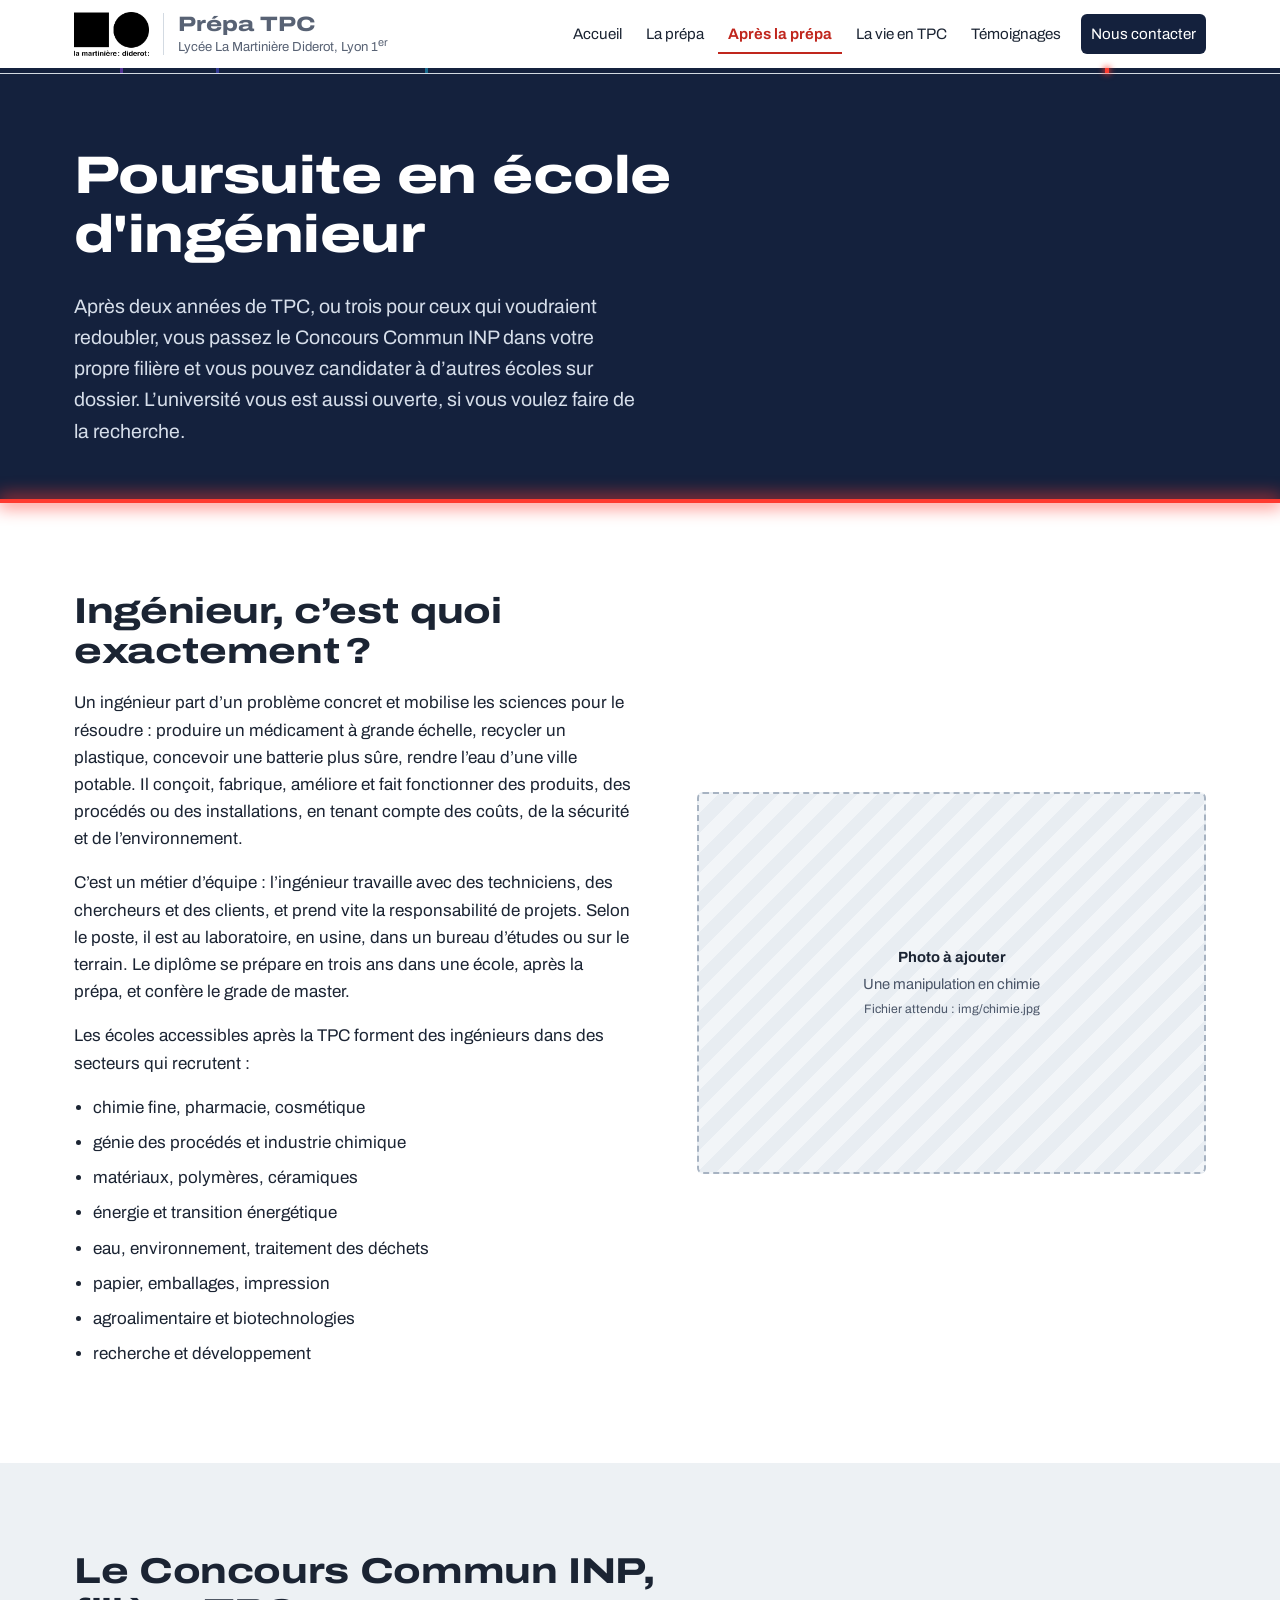
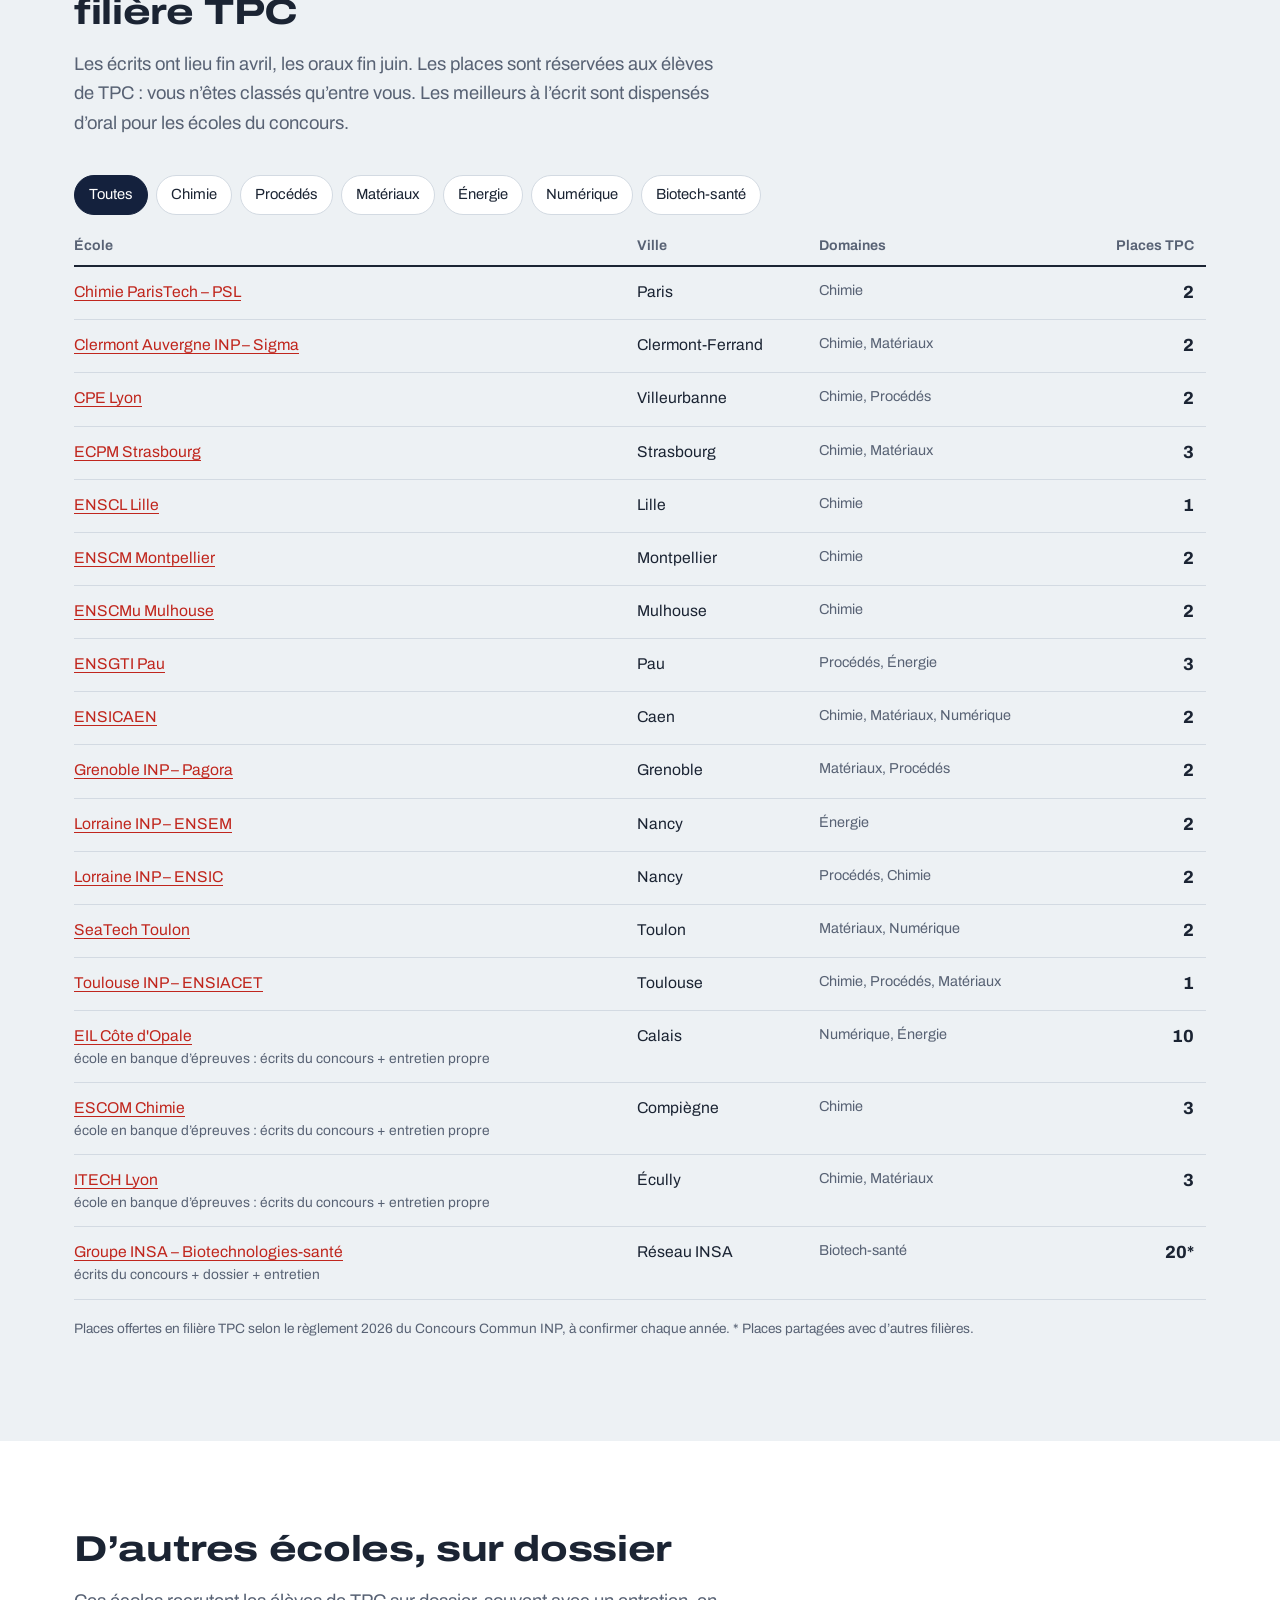
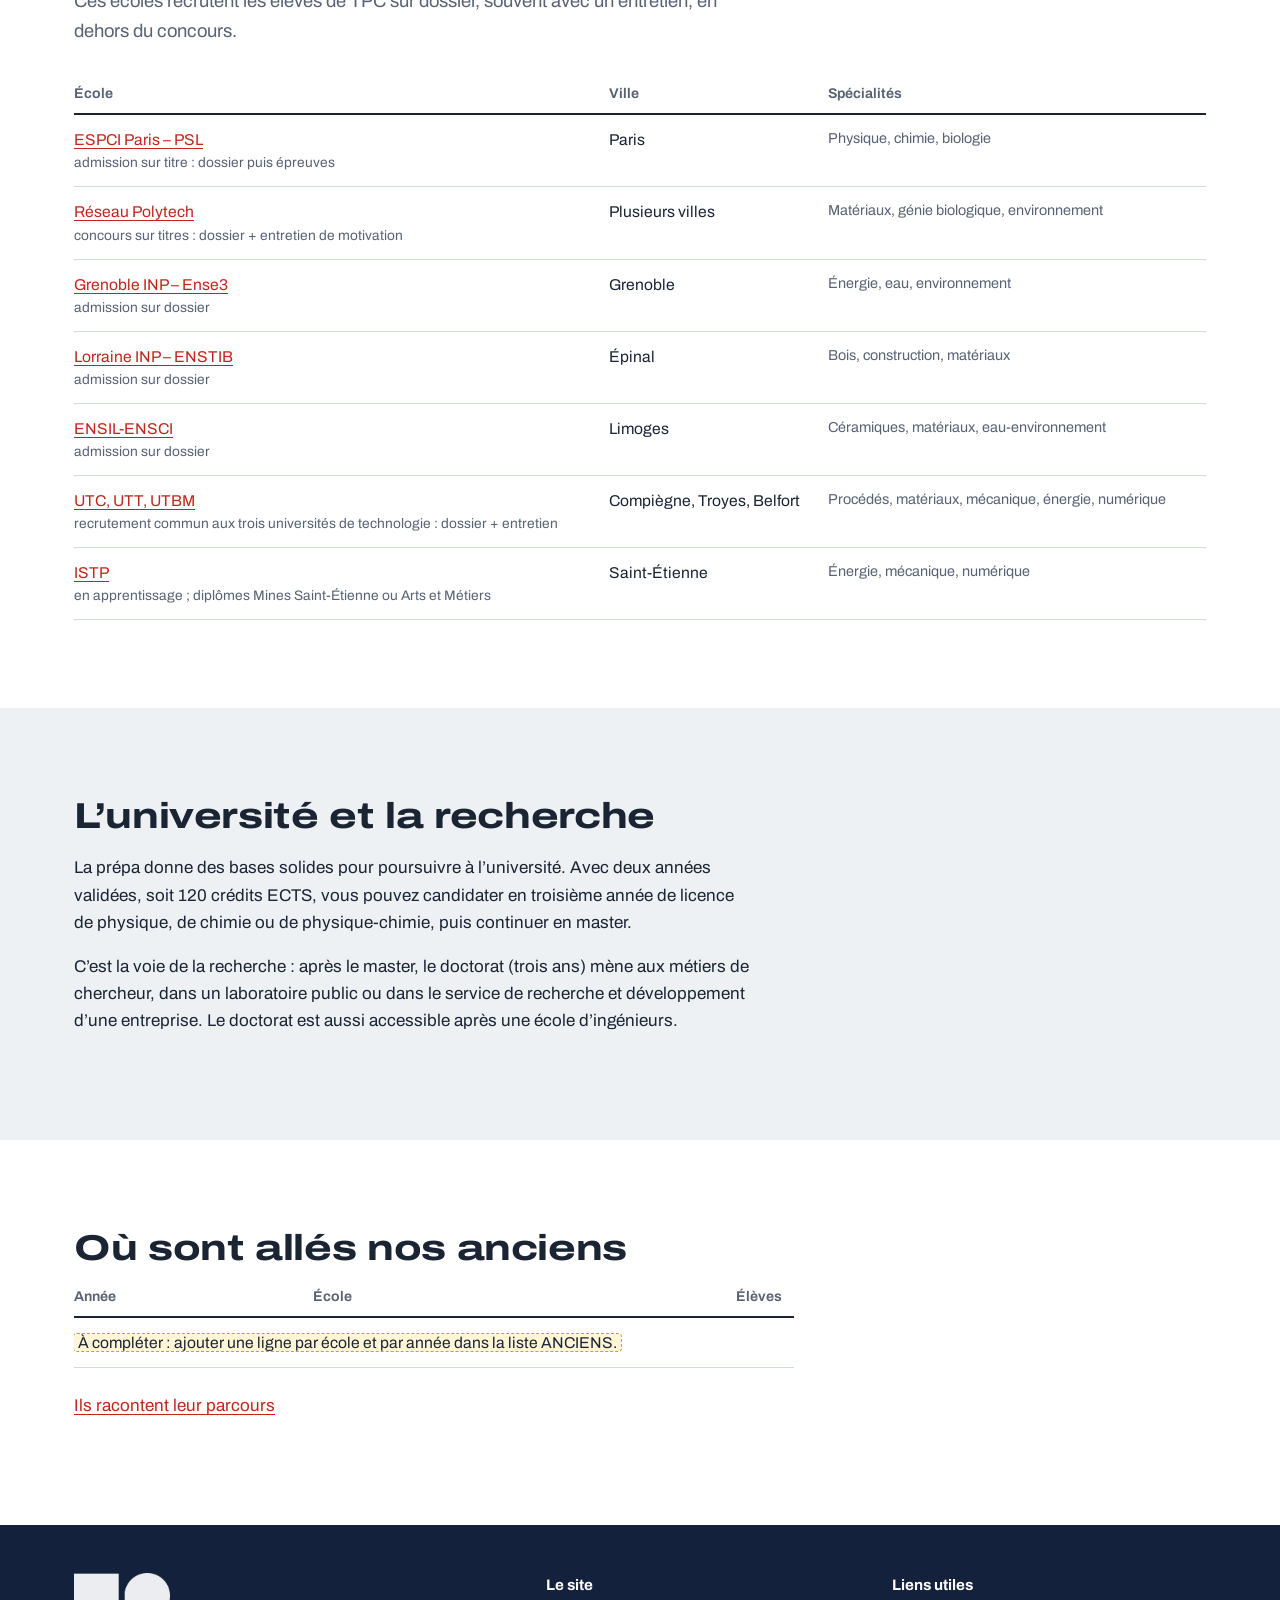
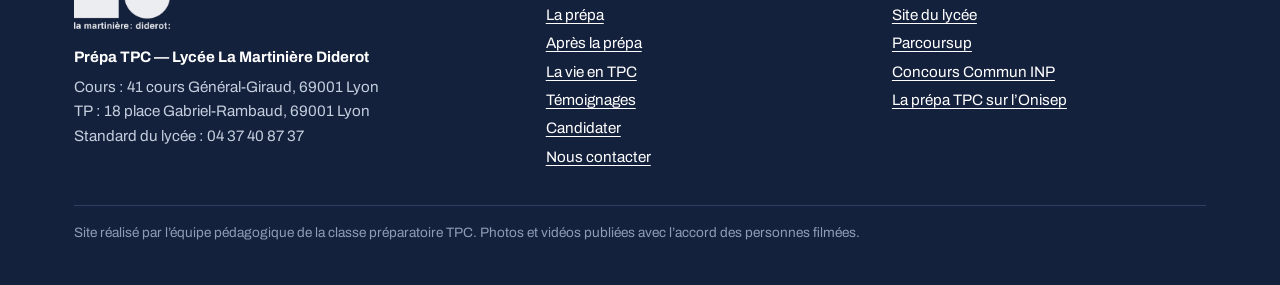
==== commit 118661ff: "Update heading for engineering schools section" ====
--- a/apres-la-prepa.html
+++ b/apres-la-prepa.html
@@ -32,7 +32,7 @@
 
 <section class="page-tete">
   <div class="wrap">
-    <h1>Des écoles d’ingénieurs qui vous attendent</h1>
+    <h1>Poursuite en école d'ingénieur</h1>
     <p>Après deux années de TPC, ou trois pour ceux qui voudraient redoubler, vous passez le Concours Commun INP dans votre propre filière et vous pouvez candidater à d’autres écoles sur dossier. L’université vous est aussi ouverte, si vous voulez faire de la recherche.</p>
   </div>
 </section>
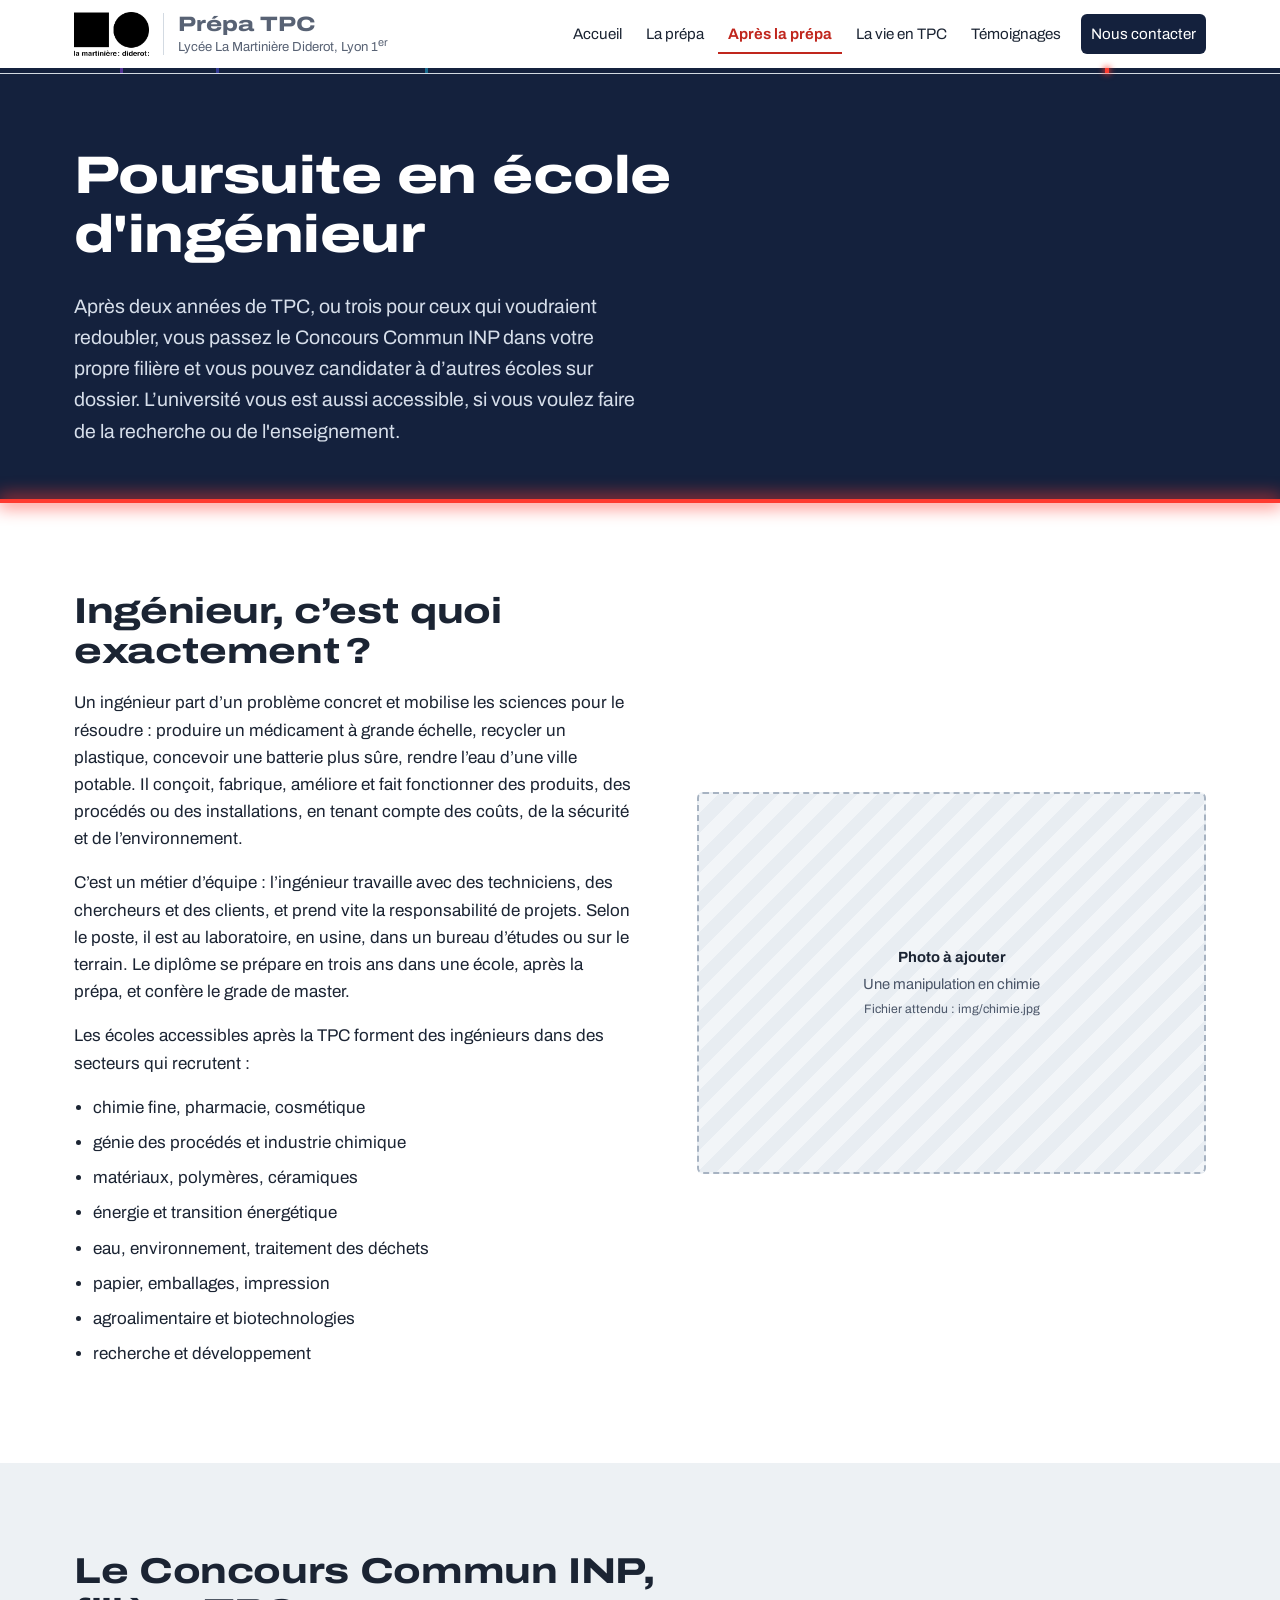
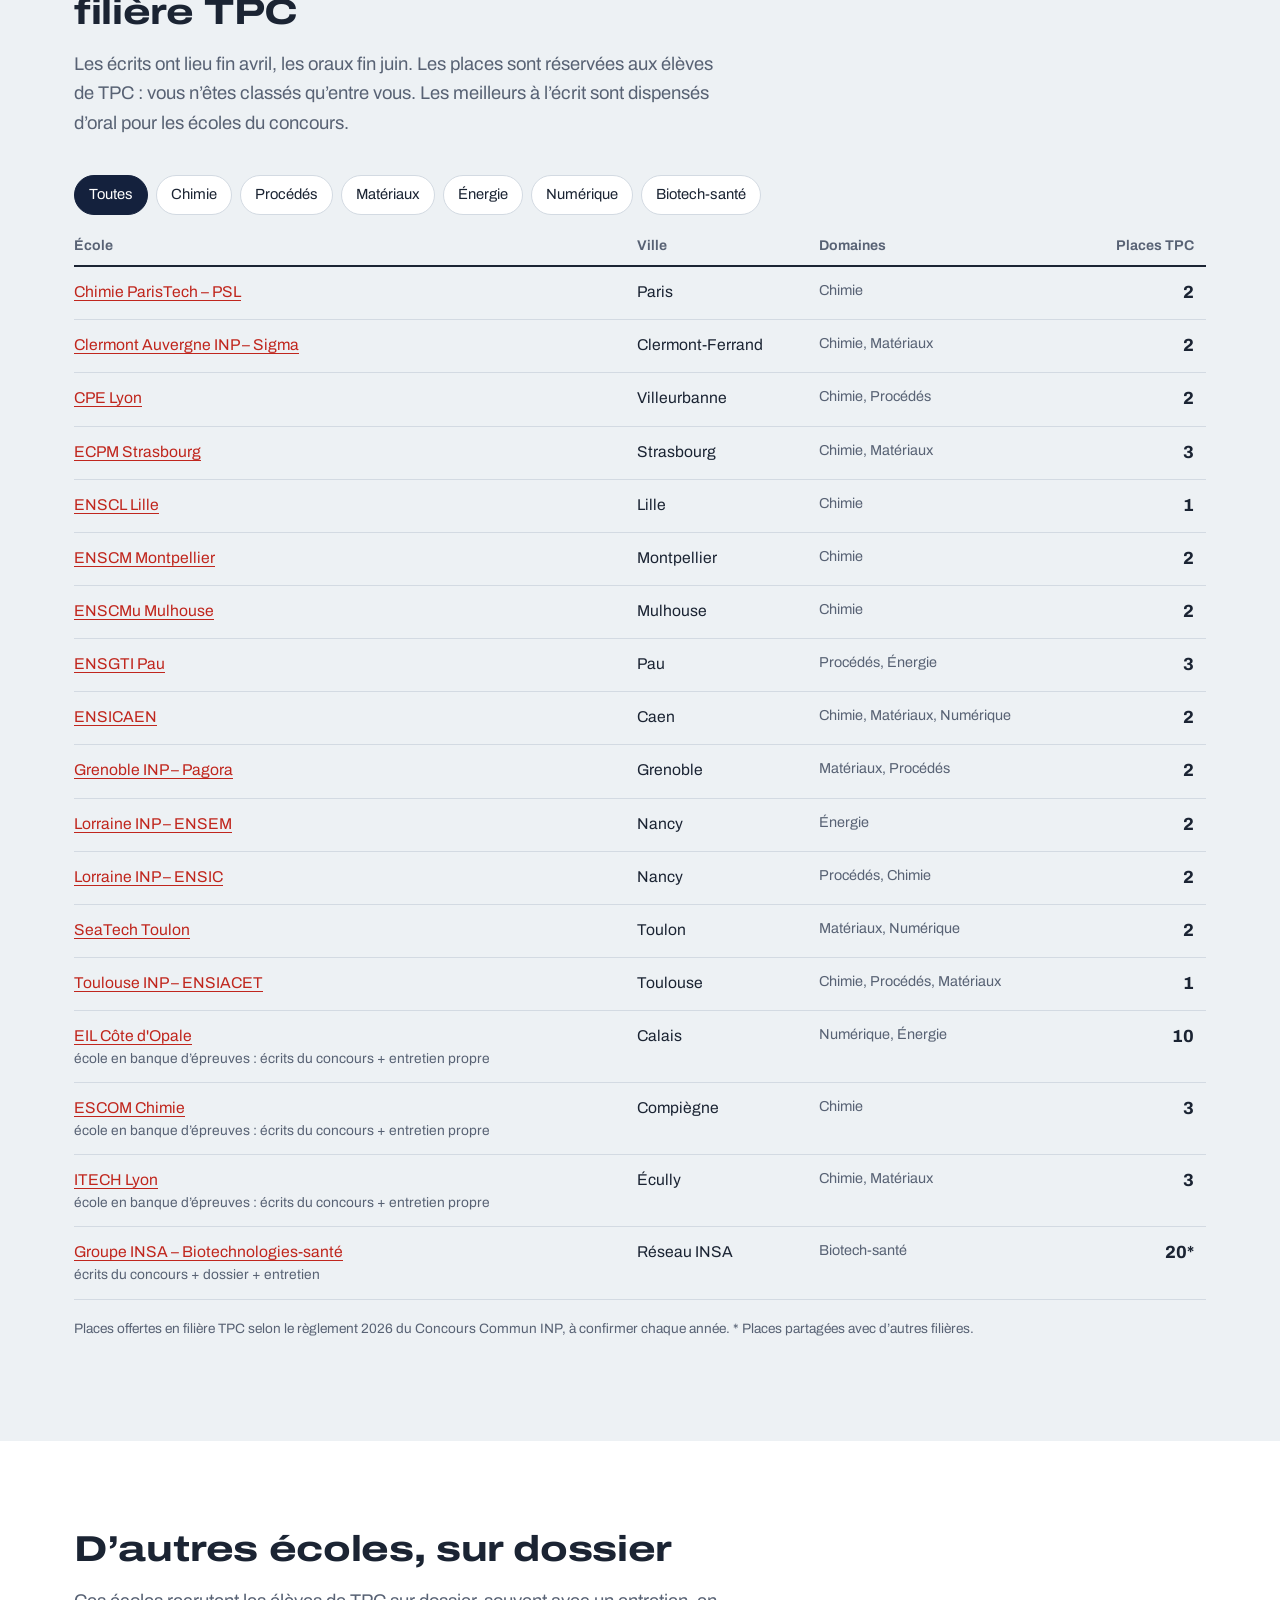
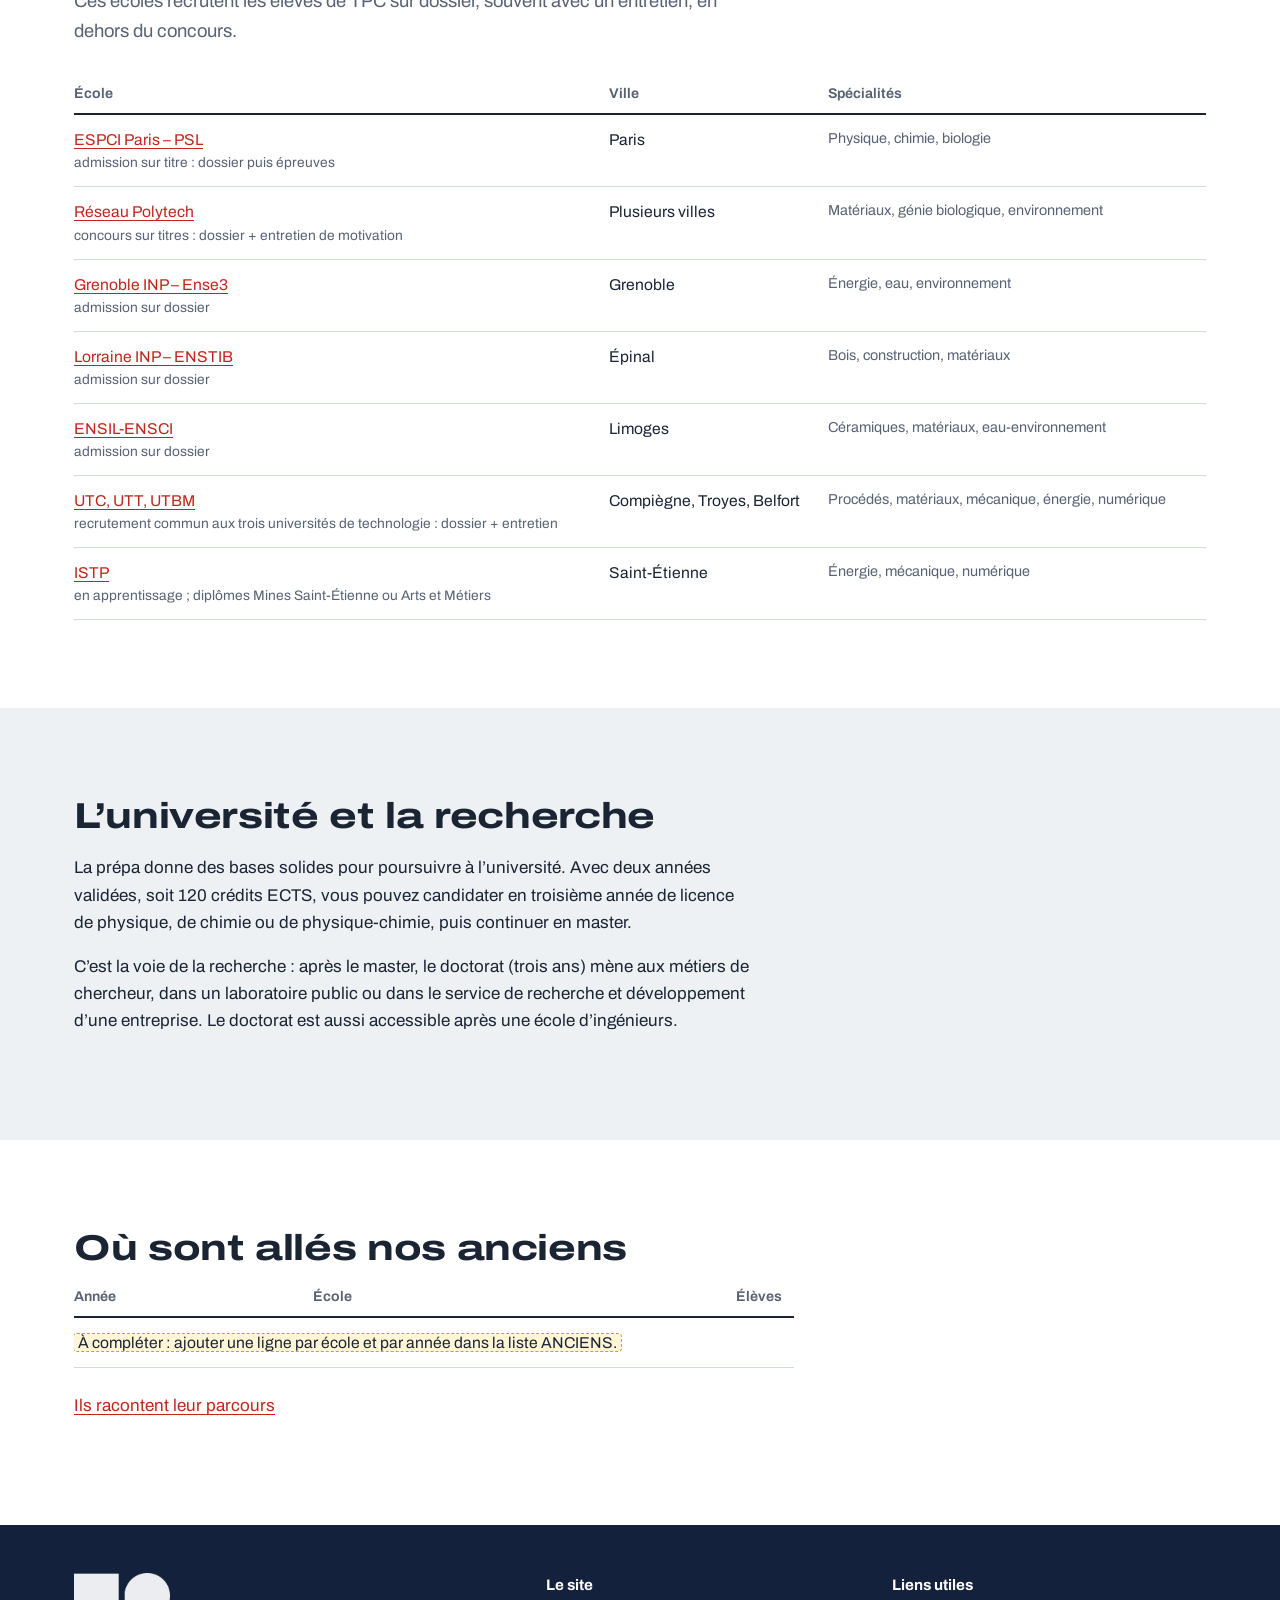
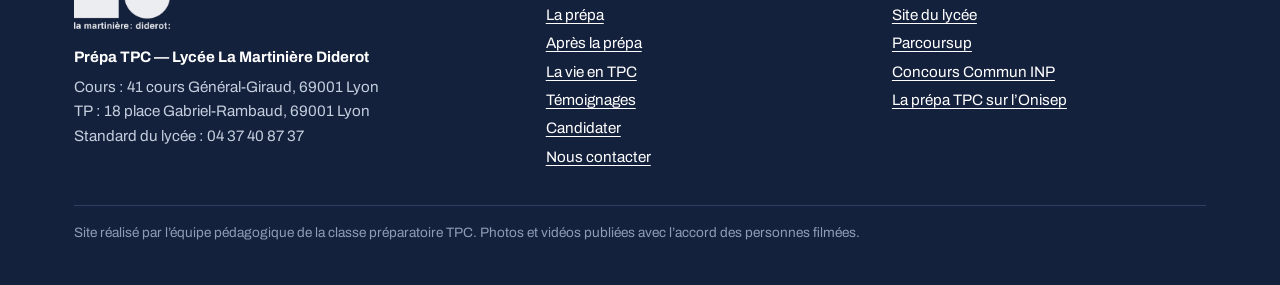
==== commit be015e74: "Revise text about university accessibility Updated the paragraph to clarify university options." ====
--- a/apres-la-prepa.html
+++ b/apres-la-prepa.html
@@ -33,7 +33,7 @@
 <section class="page-tete">
   <div class="wrap">
     <h1>Poursuite en école d'ingénieur</h1>
-    <p>Après deux années de TPC, ou trois pour ceux qui voudraient redoubler, vous passez le Concours Commun INP dans votre propre filière et vous pouvez candidater à d’autres écoles sur dossier. L’université vous est aussi ouverte, si vous voulez faire de la recherche.</p>
+    <p>Après deux années de TPC, ou trois pour ceux qui voudraient redoubler, vous passez le Concours Commun INP dans votre propre filière et vous pouvez candidater à d’autres écoles sur dossier. L’université vous est aussi accessible, si vous voulez faire de la recherche ou de l'enseignement.</p>
   </div>
 </section>
 
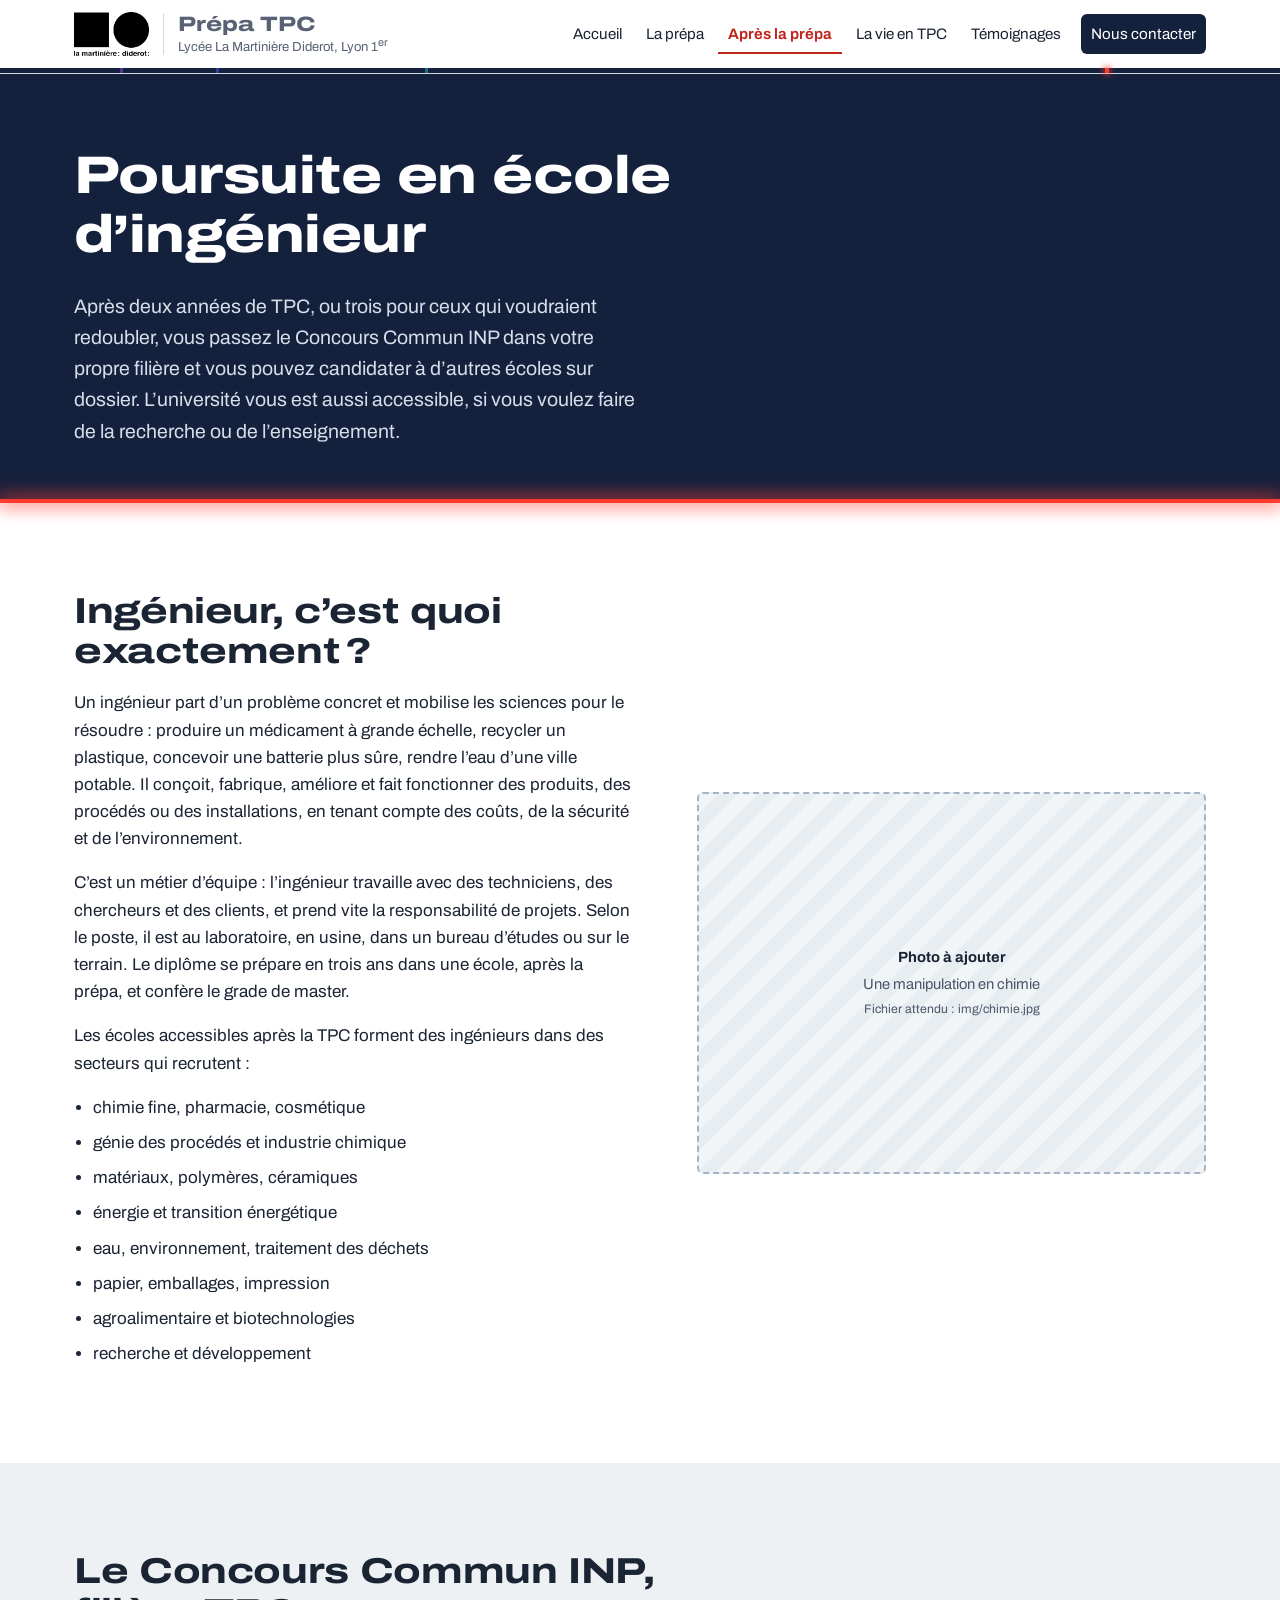
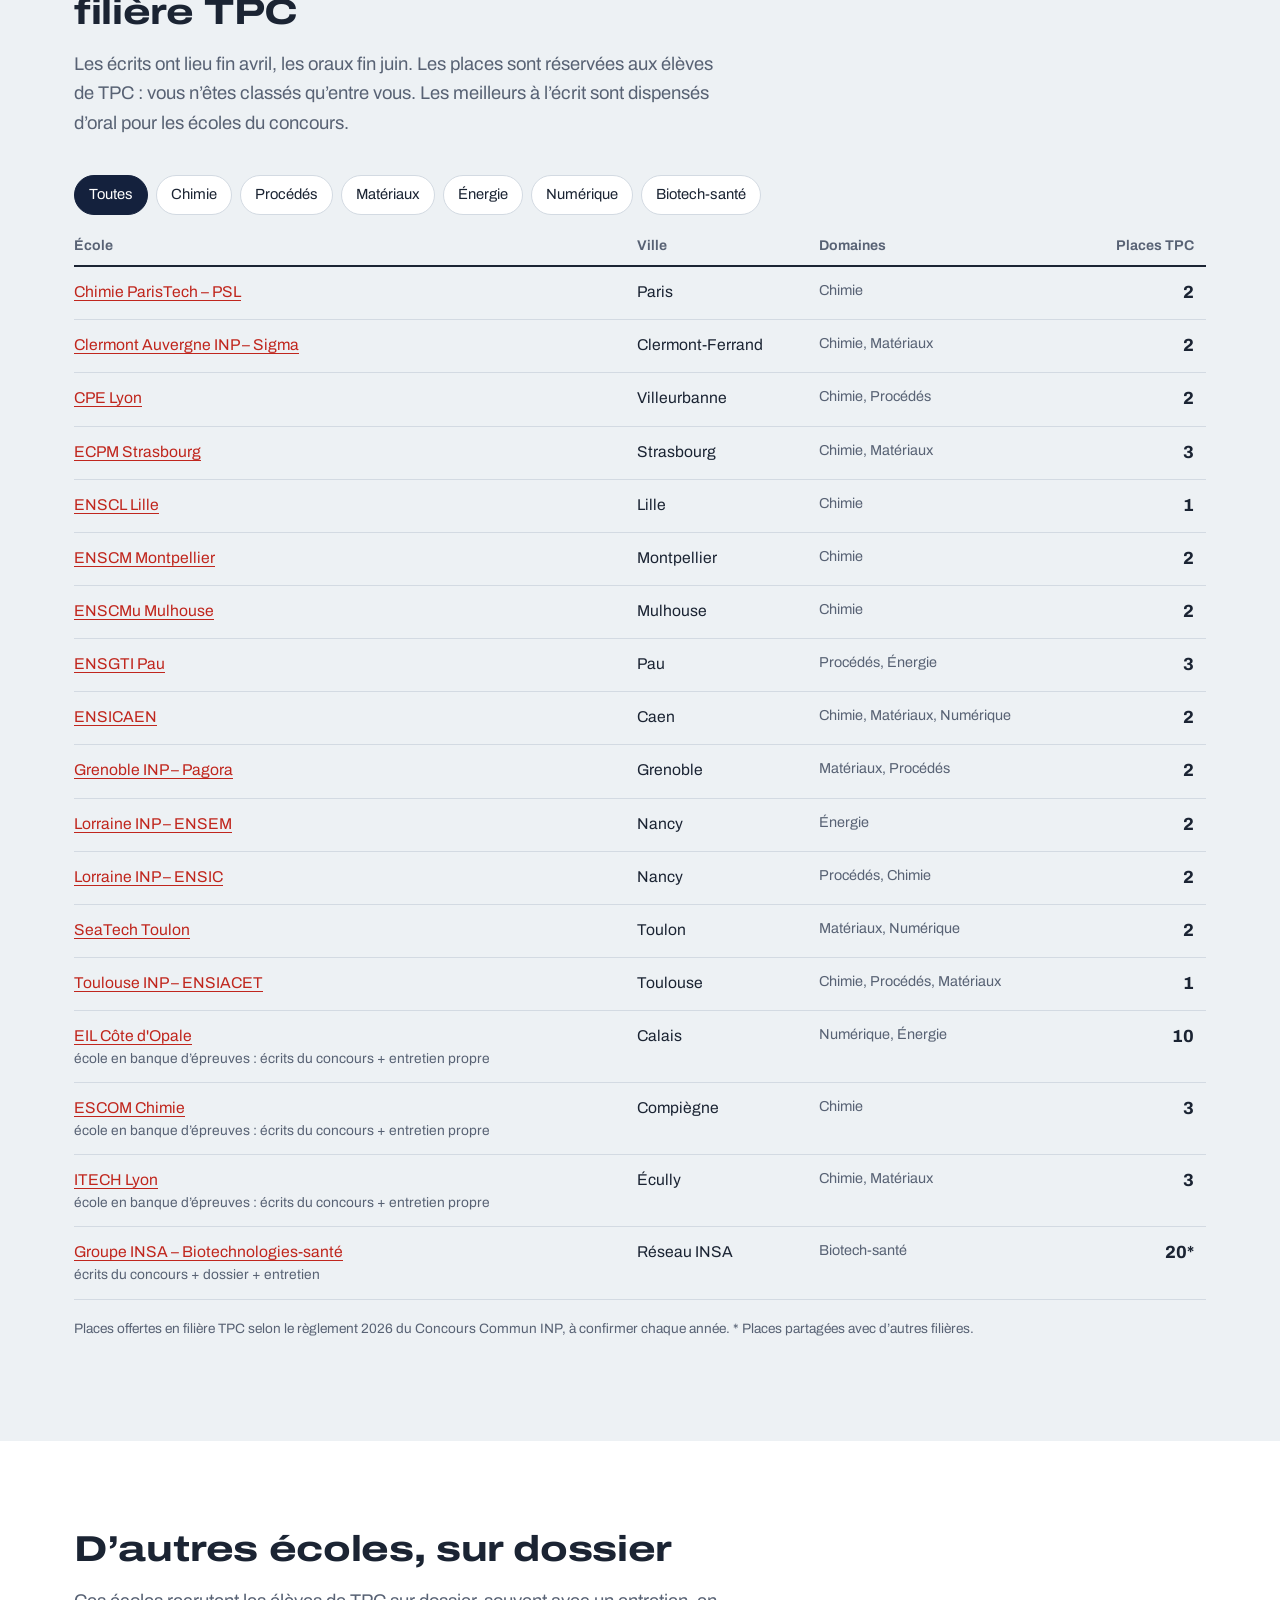
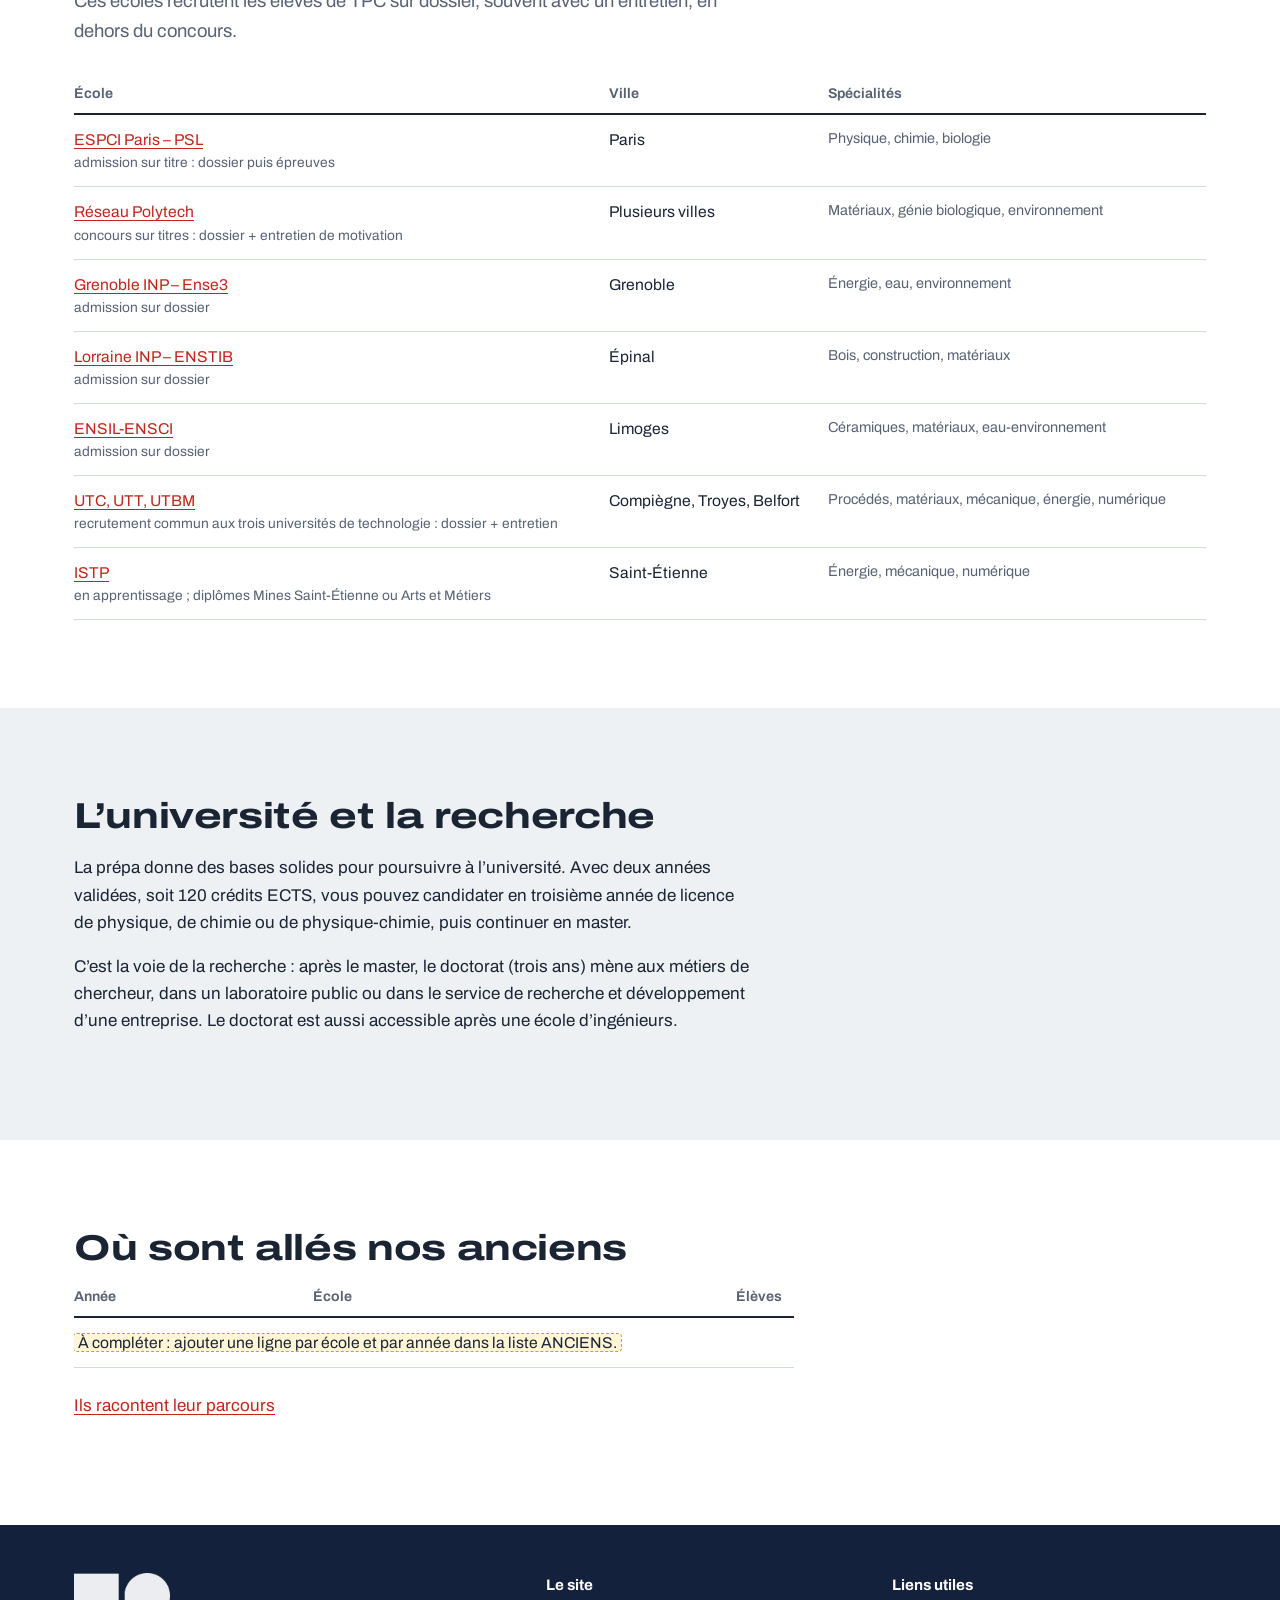
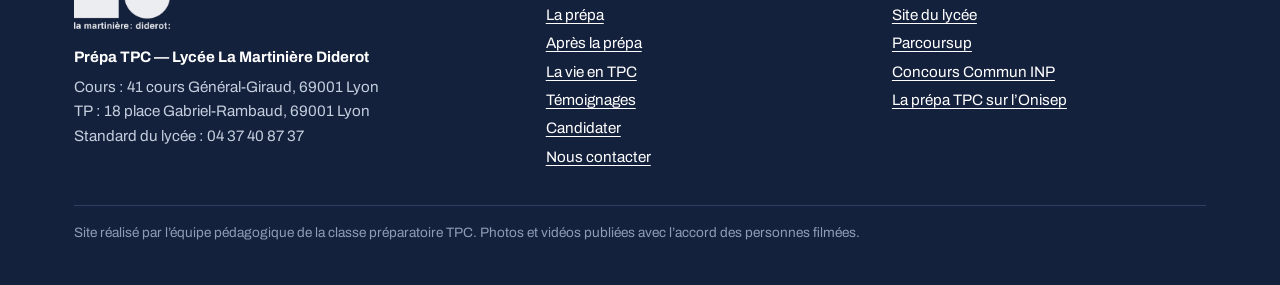
==== commit 8eeda3fb: "Add files via upload" ====
--- a/apres-la-prepa.html
+++ b/apres-la-prepa.html
@@ -32,8 +32,8 @@
 
 <section class="page-tete">
   <div class="wrap">
-    <h1>Poursuite en école d'ingénieur</h1>
-    <p>Après deux années de TPC, ou trois pour ceux qui voudraient redoubler, vous passez le Concours Commun INP dans votre propre filière et vous pouvez candidater à d’autres écoles sur dossier. L’université vous est aussi accessible, si vous voulez faire de la recherche ou de l'enseignement.</p>
+    <h1>Poursuite en école d’ingénieur</h1>
+    <p>Après deux années de TPC, ou trois pour ceux qui voudraient redoubler, vous passez le Concours Commun INP dans votre propre filière et vous pouvez candidater à d’autres écoles sur dossier. L’université vous est aussi accessible, si vous voulez faire de la recherche ou de l’enseignement.</p>
   </div>
 </section>
 
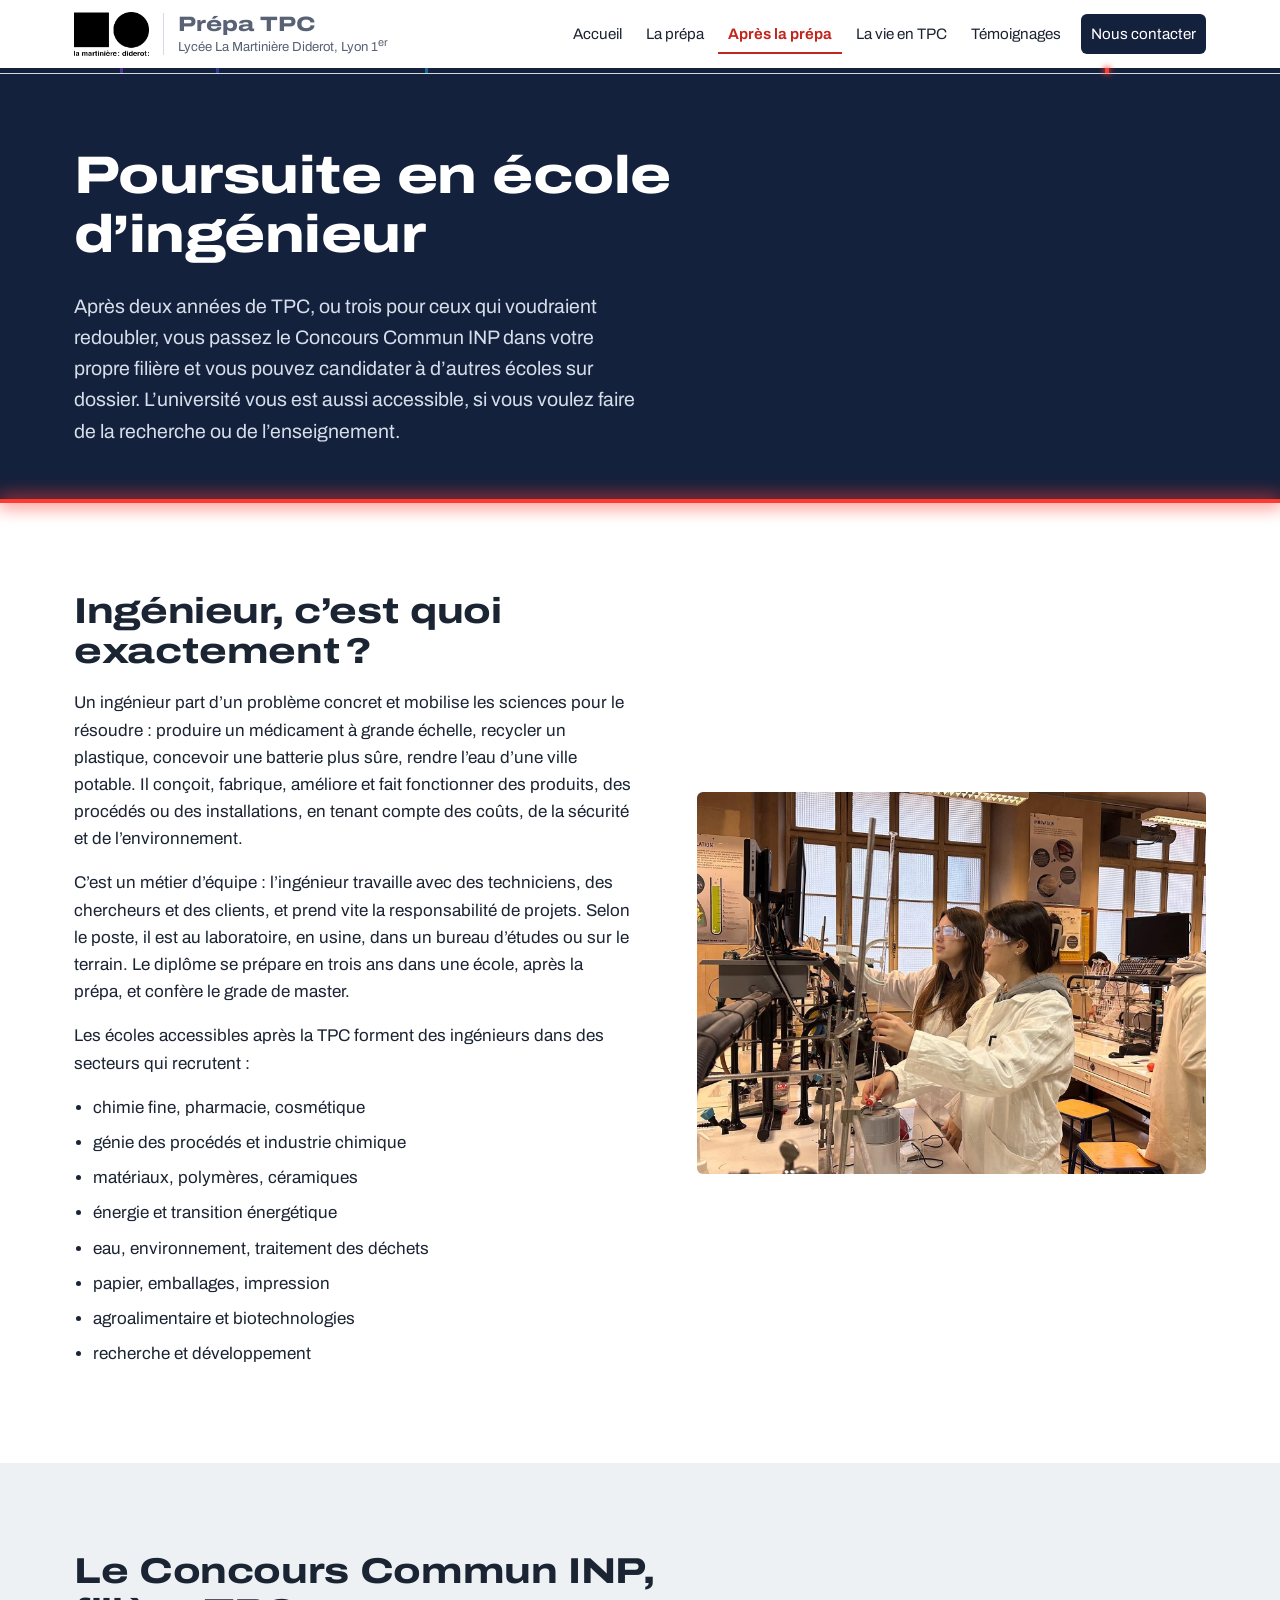
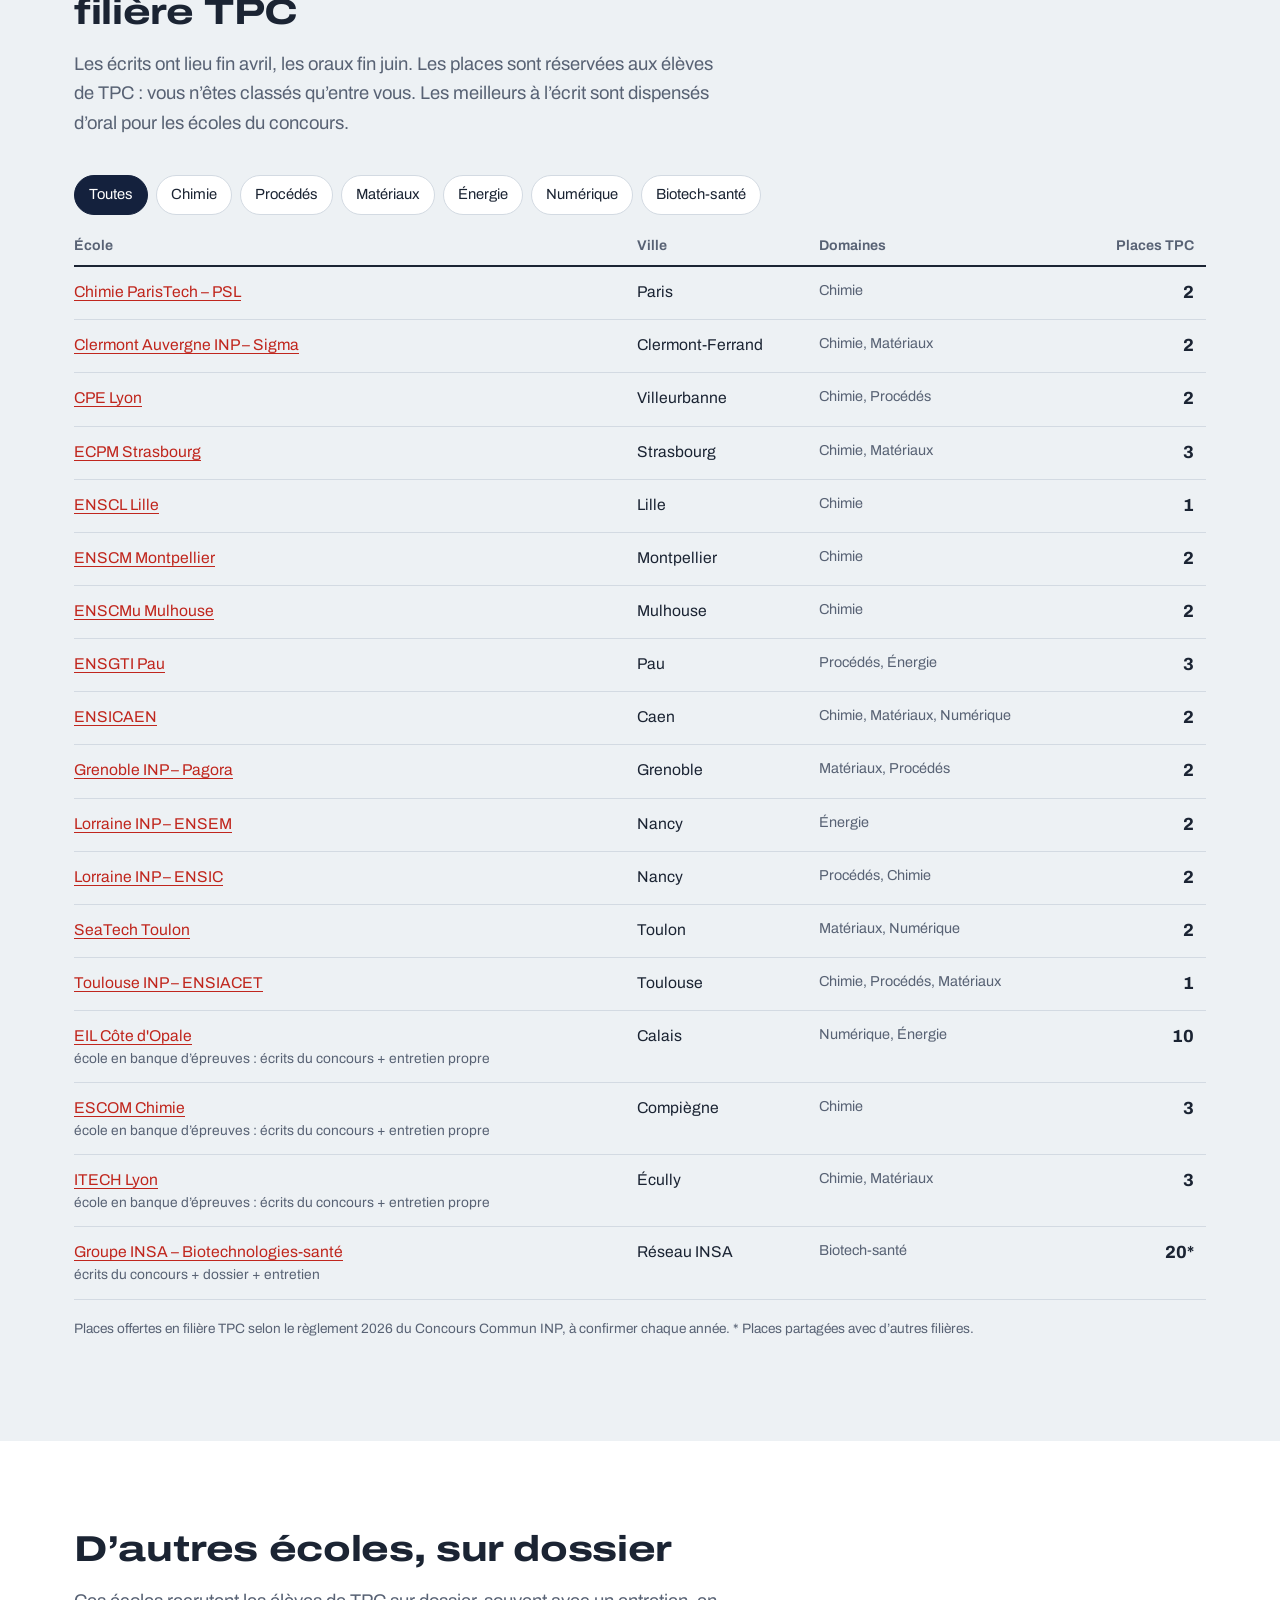
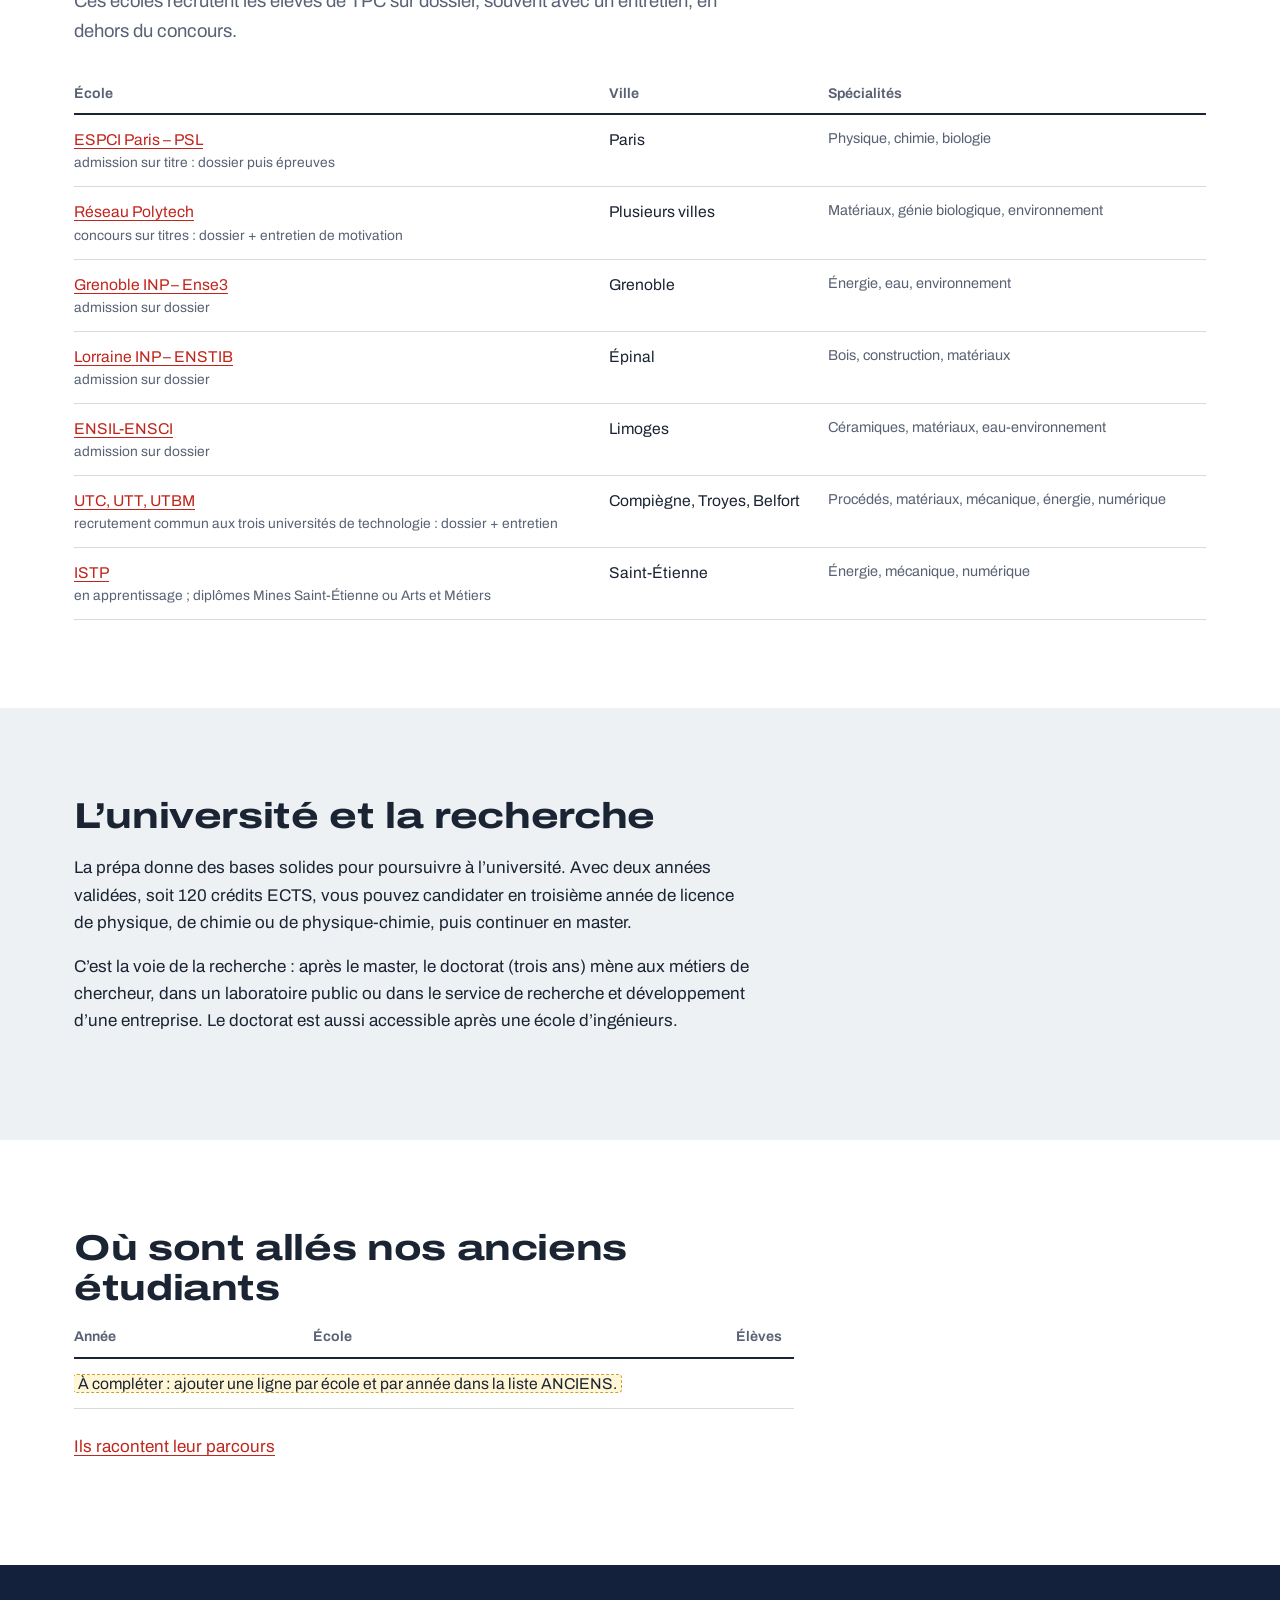
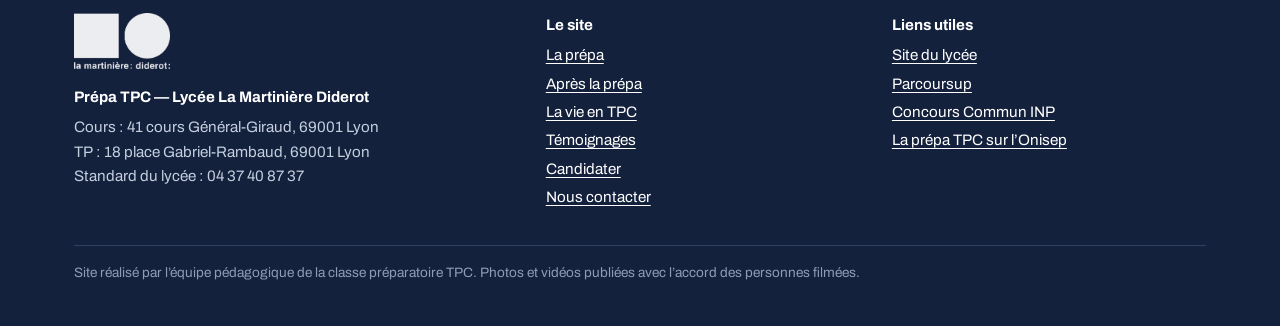
==== commit 5d7edcc4: "Update heading to include 'étudiants'" ====
--- a/apres-la-prepa.html
+++ b/apres-la-prepa.html
@@ -99,7 +99,7 @@
 
 <section class="section">
   <div class="wrap">
-    <h2>Où sont allés nos anciens</h2>
+    <h2>Où sont allés nos anciens étudiants</h2>
     <div class="table-scroll" style="max-width:720px">
       <table class="ecoles">
         <thead><tr><th>Année</th><th>École</th><th class="num">Élèves</th></tr></thead>
--- a/style.css
+++ b/style.css
@@ -383,13 +383,13 @@
 @media (max-width: 720px) { .horaires { grid-template-columns: 1fr; justify-items: center; } }
 .camembert { width: 100%; max-width: 320px; }
 .camembert svg { display: block; width: 100%; height: auto; overflow: visible; }
-.camembert .part { stroke: var(--fond-2); stroke-width: 2; stroke-linejoin: round; transition: opacity .15s, transform .15s; cursor: default; }
+.camembert .part { stroke: var(--fond-2); stroke-width: 2; stroke-linejoin: round; transition: opacity .15s, transform .15s; cursor: pointer; }
 .camembert.survol .part { opacity: .35; }
 .camembert.survol .part.on { opacity: 1; transform: scale(1.03); }
 .camembert .centre-val { font-size: 26px; font-weight: 700; fill: var(--encre); }
 .camembert .centre-lib { font-size: 9.5px; fill: var(--gris); }
 .horaires-legende { list-style: none; margin: 0; padding: 0; display: grid; gap: 2px; width: 100%; max-width: 440px; }
-.horaires-legende li { display: grid; grid-template-columns: 14px 1fr auto 3.2em; gap: 12px; align-items: center; padding: 7px 10px; border-radius: var(--r); font-size: 0.98rem; outline: none; }
+.horaires-legende li { cursor: pointer; display: grid; grid-template-columns: 14px 1fr auto; gap: 12px; align-items: center; padding: 7px 10px; border-radius: var(--r); font-size: 0.98rem; outline: none; }
 .horaires-legende li.on, .horaires-legende li:focus-visible { background: #fff; box-shadow: 0 0 0 1px #D3DBE4; }
 .horaires-legende i { width: 14px; height: 14px; border-radius: 4px; }
 .horaires-legende b { font-weight: 650; font-variant-numeric: tabular-nums; }
@@ -475,3 +475,9 @@
   .pc-concours::after { display: none; }
   .pc-concours::before { content: '↓'; display: block; color: var(--nuit); font-weight: 700; margin-bottom: 2px; }
 }
+
+/* ---------------- Accueil : encadré « J'hésite avec une prépa intégrée » ---------------- */
+.hesite { margin-top: 48px; background: #fff; border-left: 4px solid var(--nuit); border-radius: 0 var(--r) var(--r) 0; padding: clamp(20px, 3vw, 32px) clamp(20px, 3.5vw, 40px); max-width: 880px; }
+.hesite h3 { margin: 0 0 12px; font-size: 1.25rem; }
+.hesite p { margin: 0 0 12px; }
+.hesite p:last-child { margin-bottom: 0; }
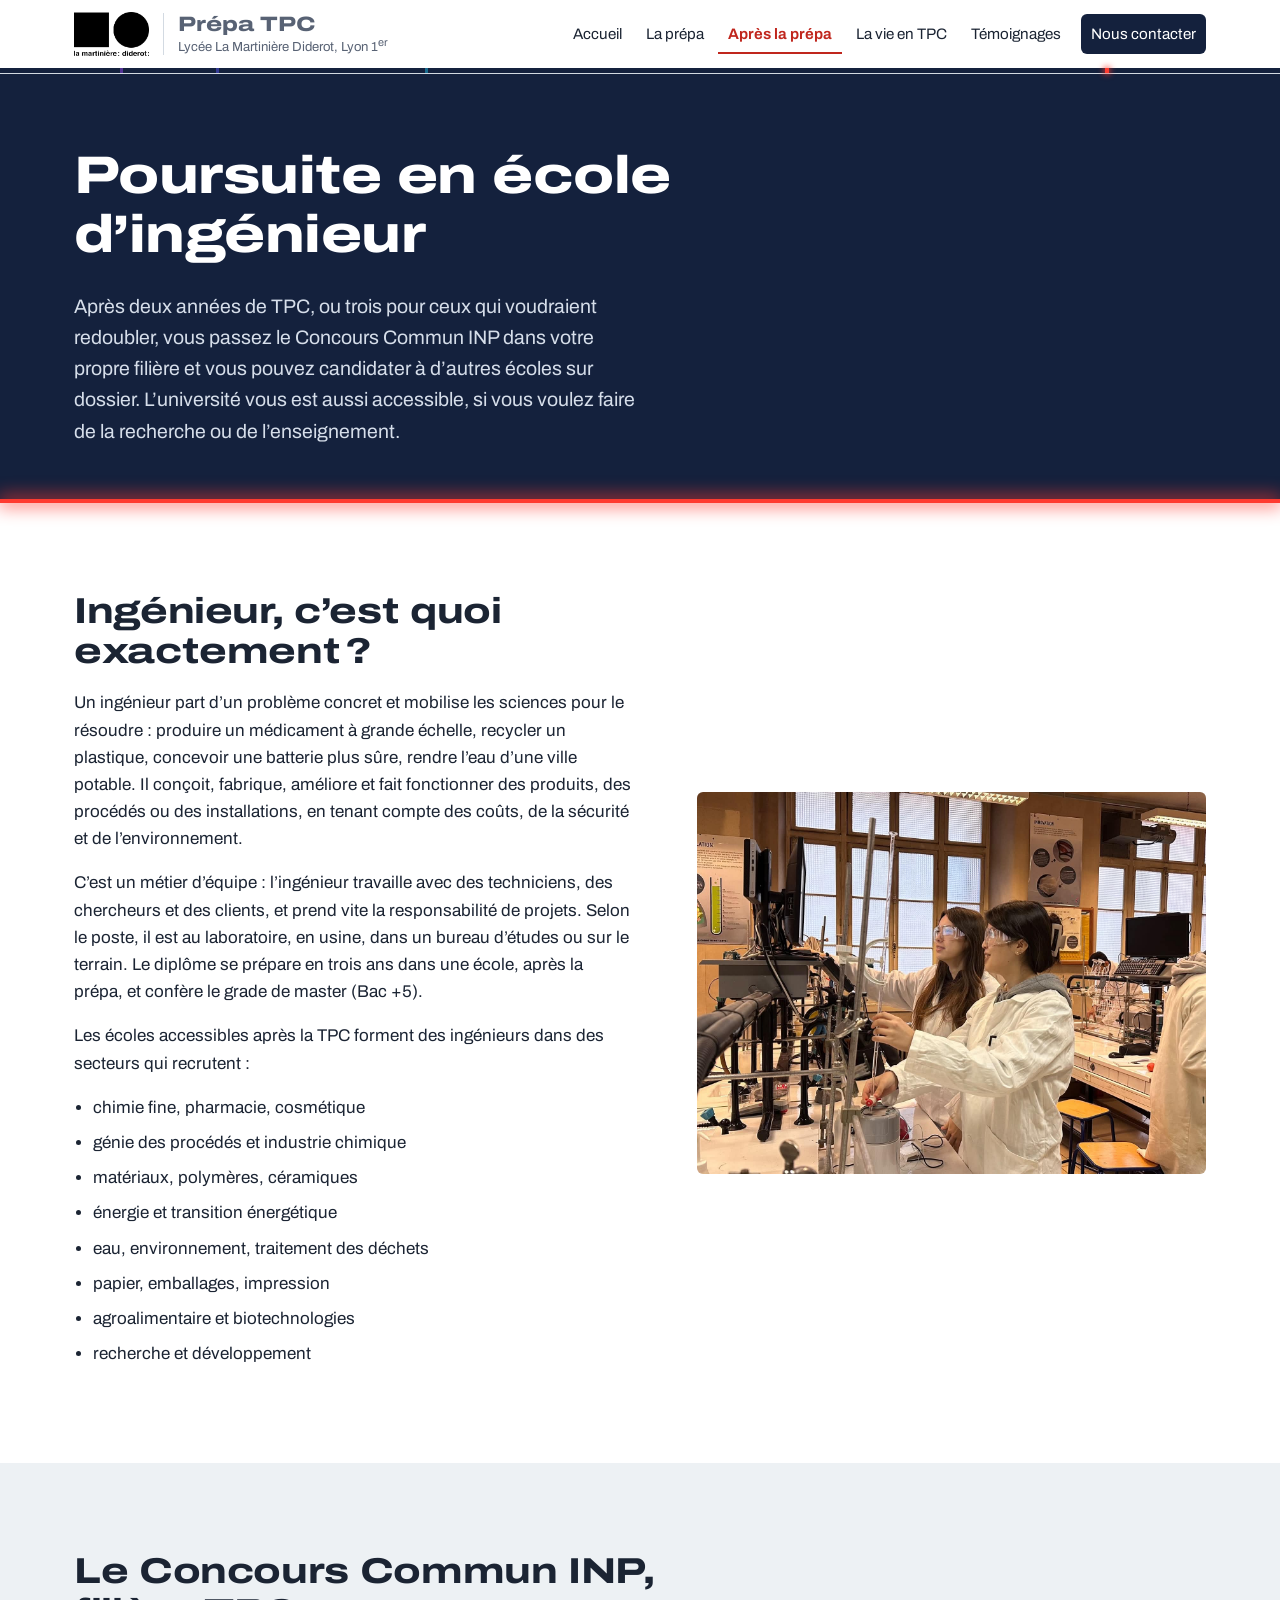
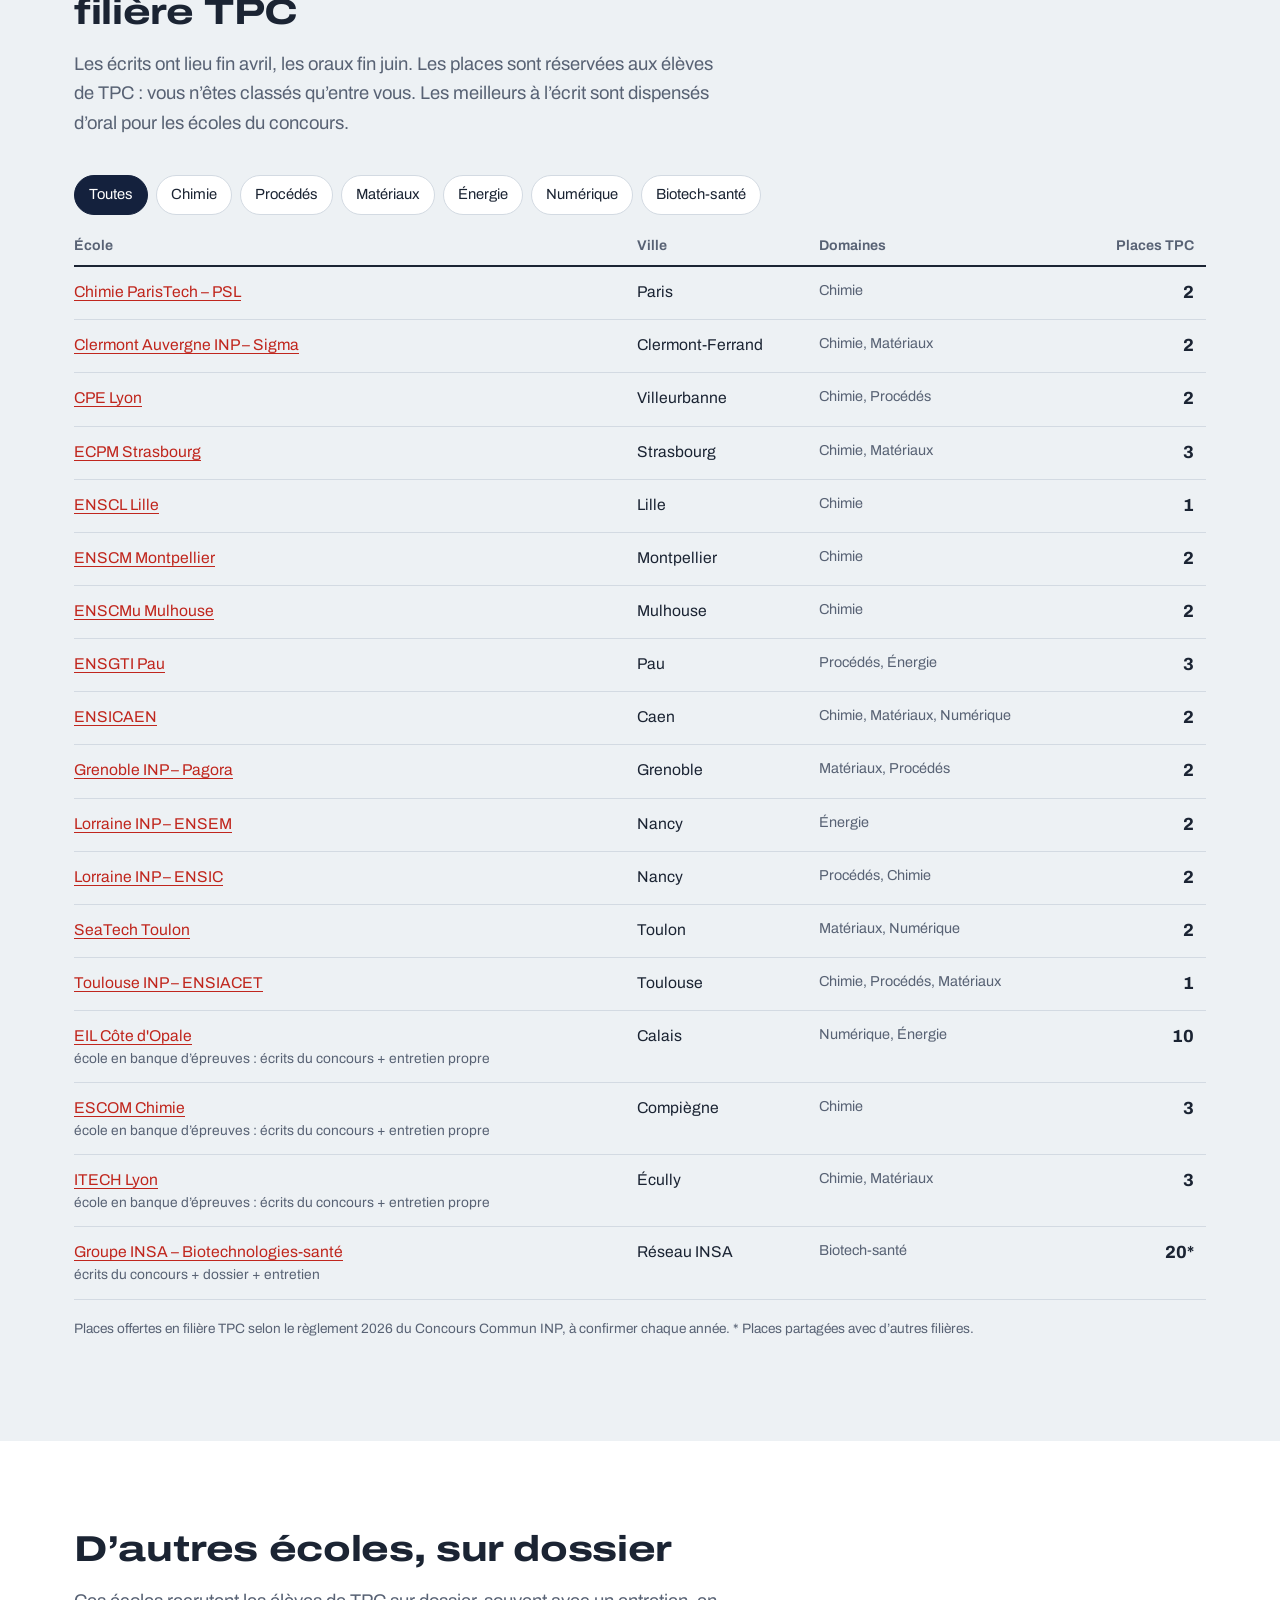
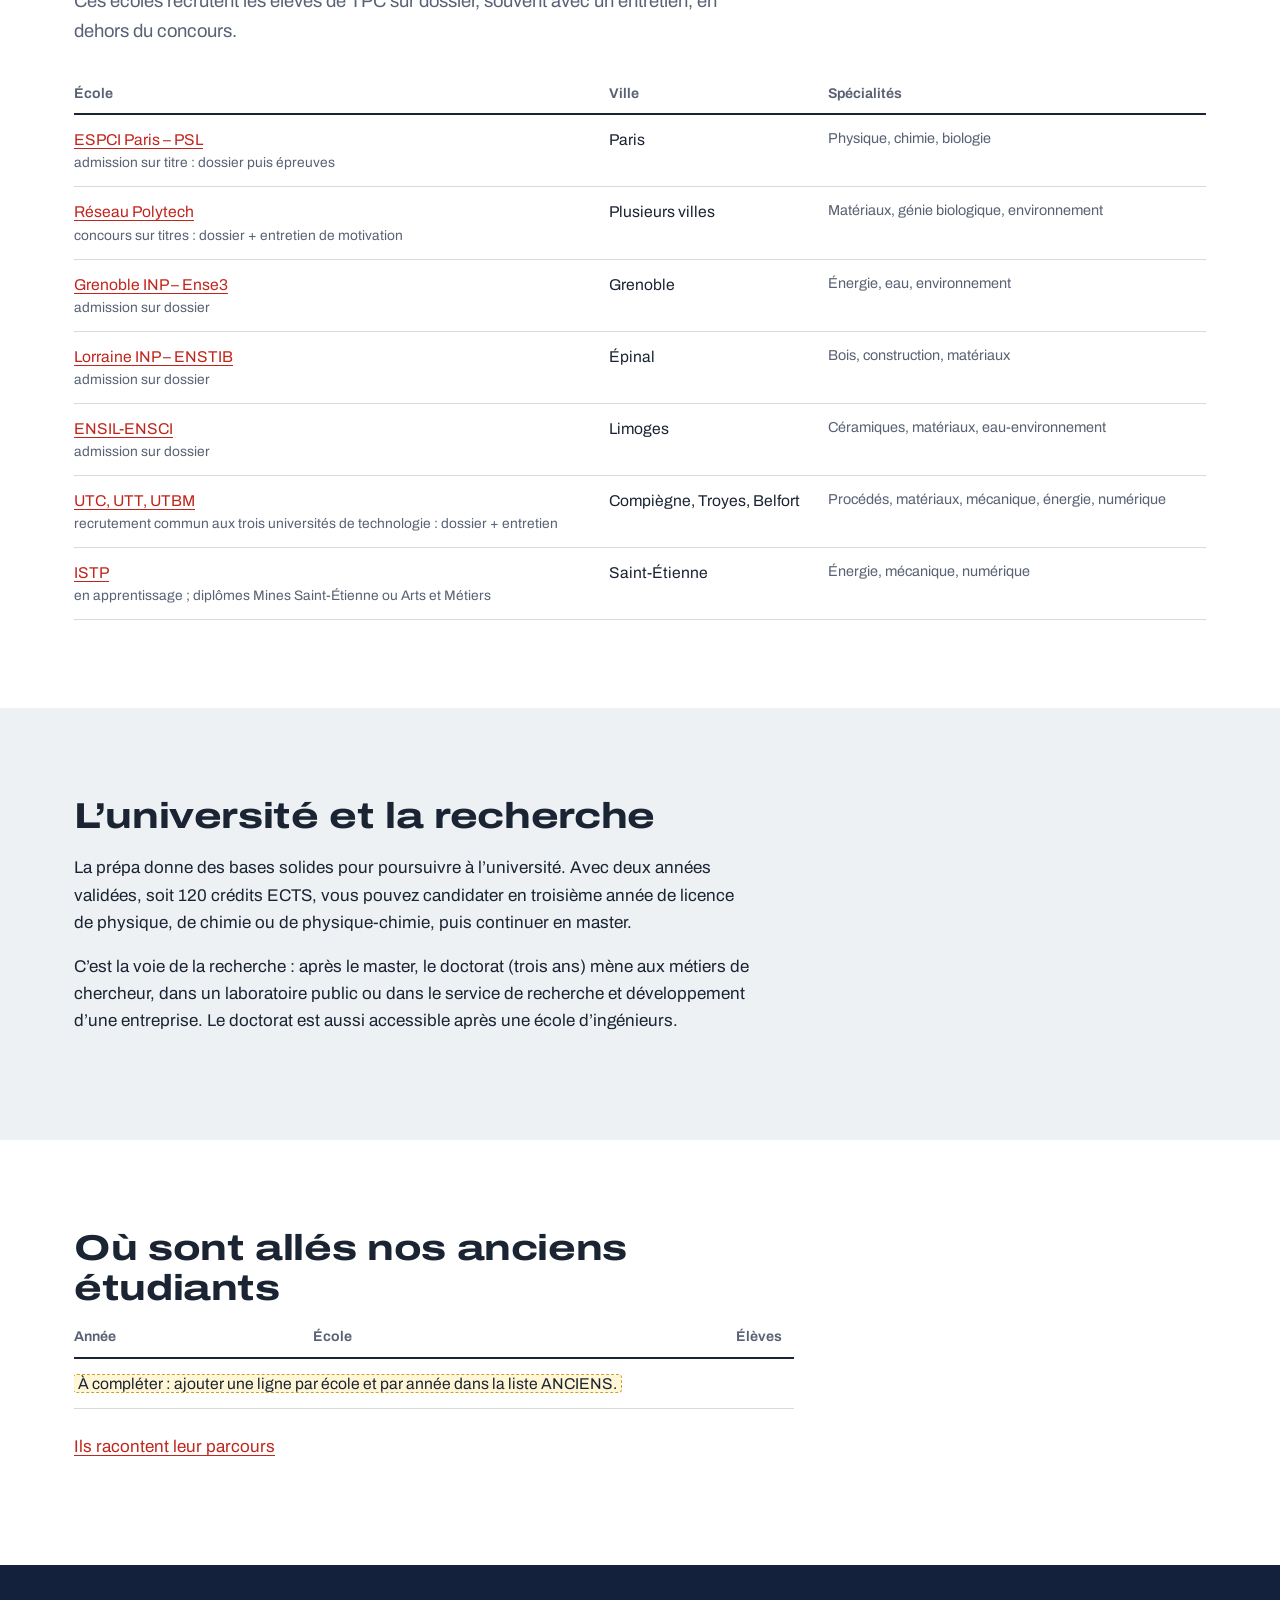
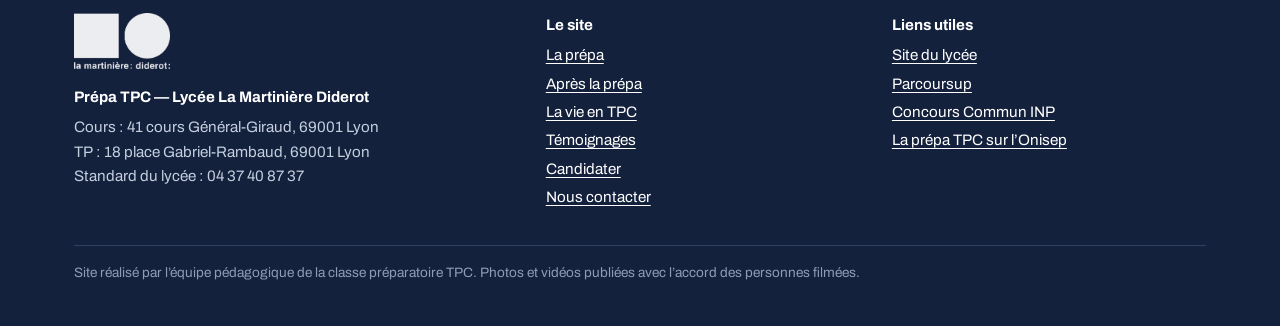
==== commit 57dd4fad: "Update engineering diploma description Added 'Bac +5' to the description of the engineering diploma." ====
--- a/apres-la-prepa.html
+++ b/apres-la-prepa.html
@@ -42,7 +42,7 @@
     <div>
       <h2>Ingénieur, c’est quoi exactement ?</h2>
       <p>Un ingénieur part d’un problème concret et mobilise les sciences pour le résoudre : produire un médicament à grande échelle, recycler un plastique, concevoir une batterie plus sûre, rendre l’eau d’une ville potable. Il conçoit, fabrique, améliore et fait fonctionner des produits, des procédés ou des installations, en tenant compte des coûts, de la sécurité et de l’environnement.</p>
-      <p>C’est un métier d’équipe : l’ingénieur travaille avec des techniciens, des chercheurs et des clients, et prend vite la responsabilité de projets. Selon le poste, il est au laboratoire, en usine, dans un bureau d’études ou sur le terrain. Le diplôme se prépare en trois ans dans une école, après la prépa, et confère le grade de master.</p>
+      <p>C’est un métier d’équipe : l’ingénieur travaille avec des techniciens, des chercheurs et des clients, et prend vite la responsabilité de projets. Selon le poste, il est au laboratoire, en usine, dans un bureau d’études ou sur le terrain. Le diplôme se prépare en trois ans dans une école, après la prépa, et confère le grade de master (Bac +5).</p>
       <p>Les écoles accessibles après la TPC forment des ingénieurs dans des secteurs qui recrutent :</p>
       <ul class="metiers">
         <li>chimie fine, pharmacie, cosmétique</li>
--- a/style.css
+++ b/style.css
@@ -128,11 +128,11 @@
 .spectre .axe span::before { content: ''; position: absolute; left: 50%; top: -6px; height: 5px; border-left: 1px solid #5B6B8A; }
 .spectre figcaption { font-size: 0.88rem; color: #A9B6CC; padding: 4px 0 28px; }
 @media (prefers-reduced-motion: no-preference) {
-  .spectre .bande i { opacity: 0; animation: allume 0.9s ease-out forwards; }
-  .spectre .bande .r-alpha { animation-delay: 0.3s; }
-  .spectre .bande .r-beta { animation-delay: 0.75s; }
-  .spectre .bande .r-gamma { animation-delay: 1.2s; }
-  .spectre .bande .r-delta { animation-delay: 1.65s; }
+  .spectre .bande i { opacity: 0; animation: allume 1.1s ease-out forwards; }
+  .spectre .bande .r-alpha { animation-delay: 0.4s; }
+  .spectre .bande .r-beta { animation-delay: 1.2s; }
+  .spectre .bande .r-gamma { animation-delay: 2s; }
+  .spectre .bande .r-delta { animation-delay: 2.8s; }
   @keyframes allume { 0% { opacity: 0; } 35% { opacity: 1; filter: brightness(1.6); } 100% { opacity: 1; filter: none; } }
 }
 
@@ -154,6 +154,7 @@
 .raisons li::before { content: ''; position: absolute; left: 0; top: 32px; width: 4px; height: 26px; background: var(--accent); }
 .raisons h3 { margin-bottom: 0.35em; }
 .raisons p { margin: 0; color: var(--gris); }
+.raisons p + p { margin-top: 0.6em; }
 @media (max-width: 760px) { .raisons { grid-template-columns: 1fr; } }
 
 /* Chiffres repères */
@@ -476,8 +477,3 @@
   .pc-concours::before { content: '↓'; display: block; color: var(--nuit); font-weight: 700; margin-bottom: 2px; }
 }
 
-/* ---------------- Accueil : encadré « J'hésite avec une prépa intégrée » ---------------- */
-.hesite { margin-top: 48px; background: #fff; border-left: 4px solid var(--nuit); border-radius: 0 var(--r) var(--r) 0; padding: clamp(20px, 3vw, 32px) clamp(20px, 3.5vw, 40px); max-width: 880px; }
-.hesite h3 { margin: 0 0 12px; font-size: 1.25rem; }
-.hesite p { margin: 0 0 12px; }
-.hesite p:last-child { margin-bottom: 0; }
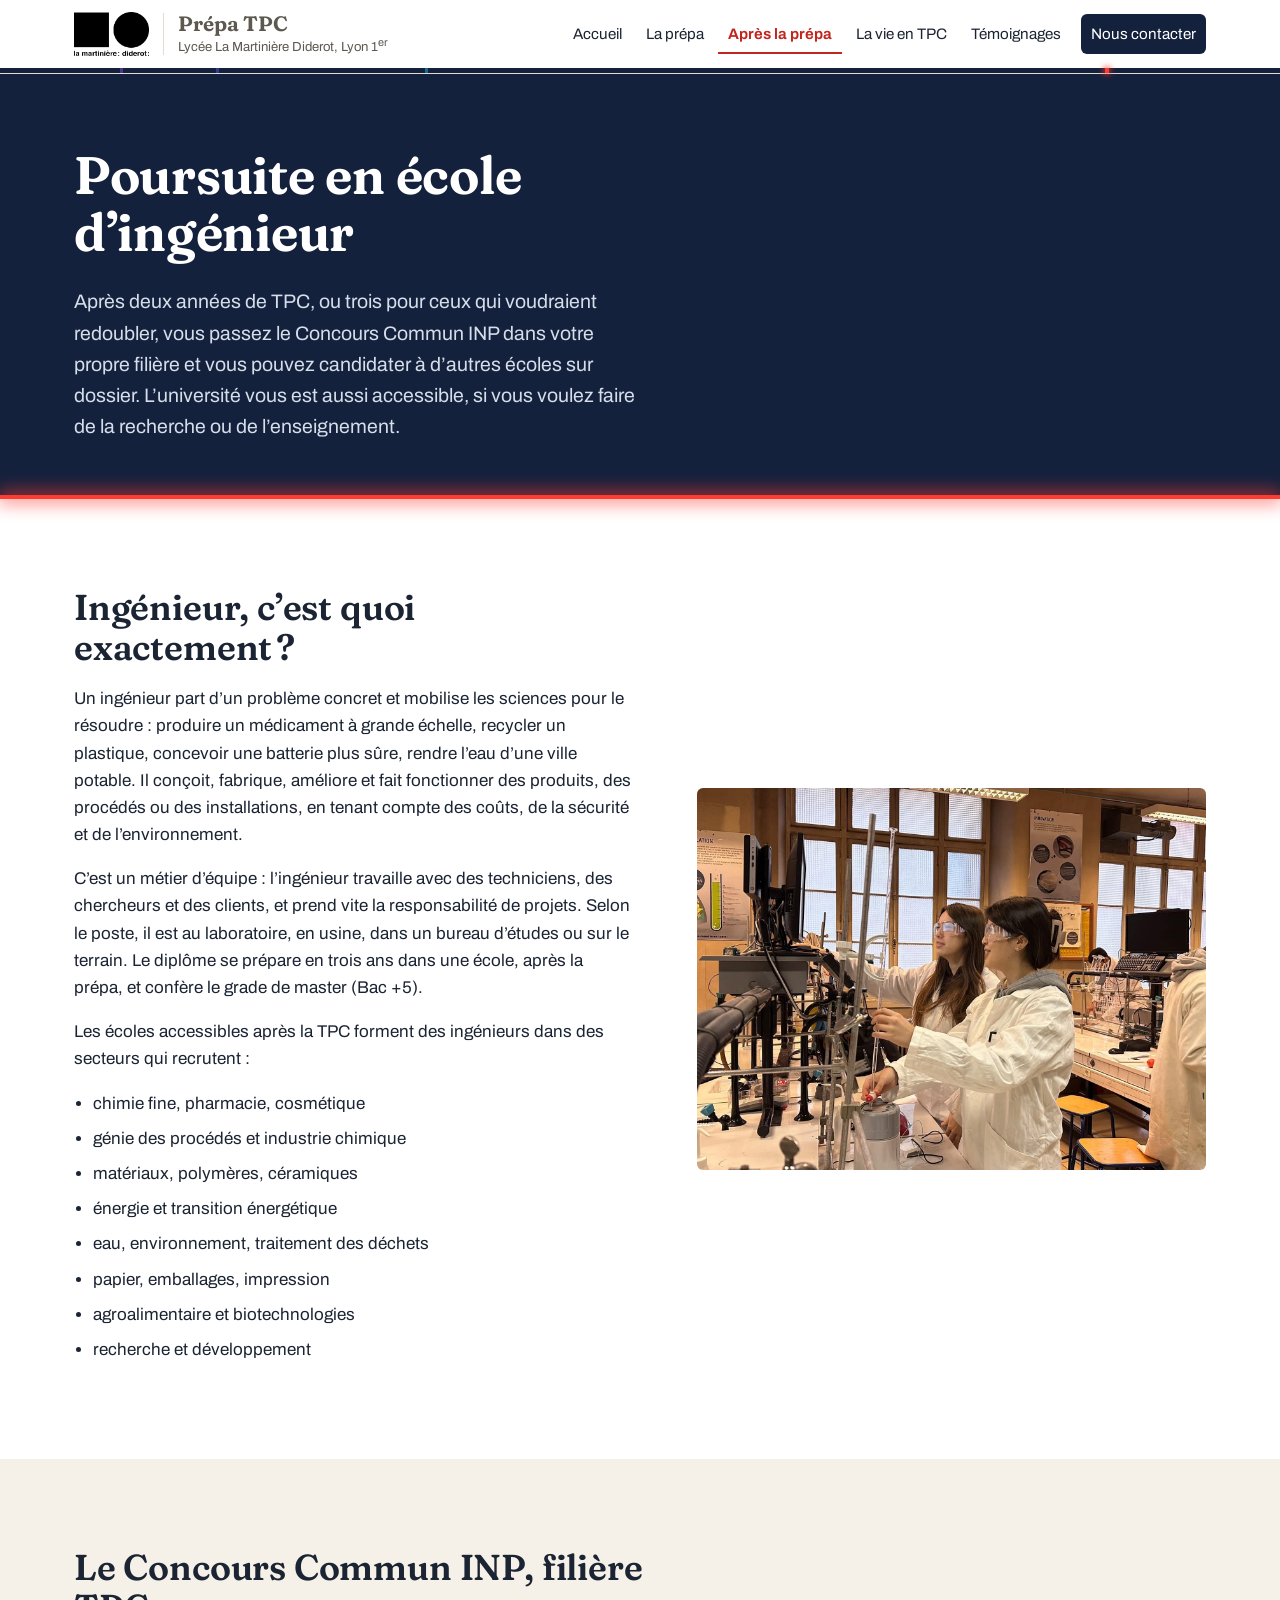
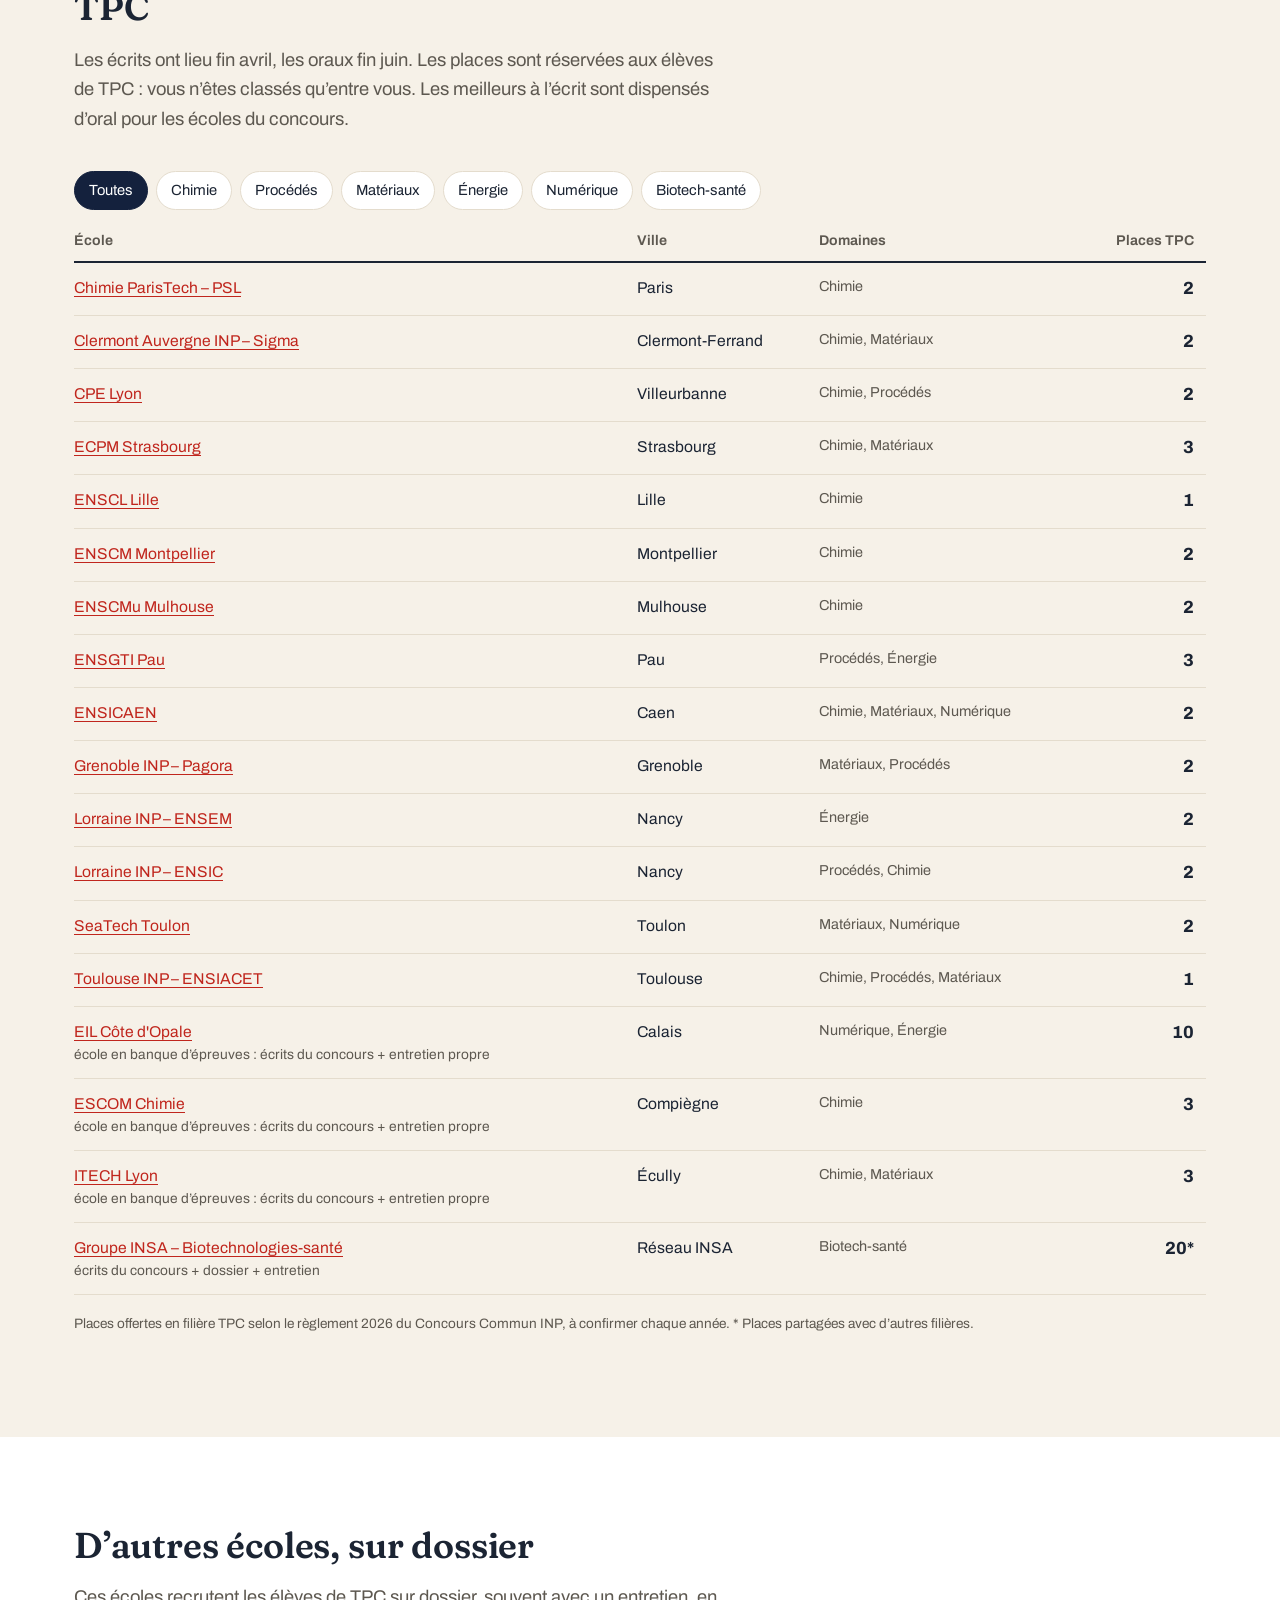
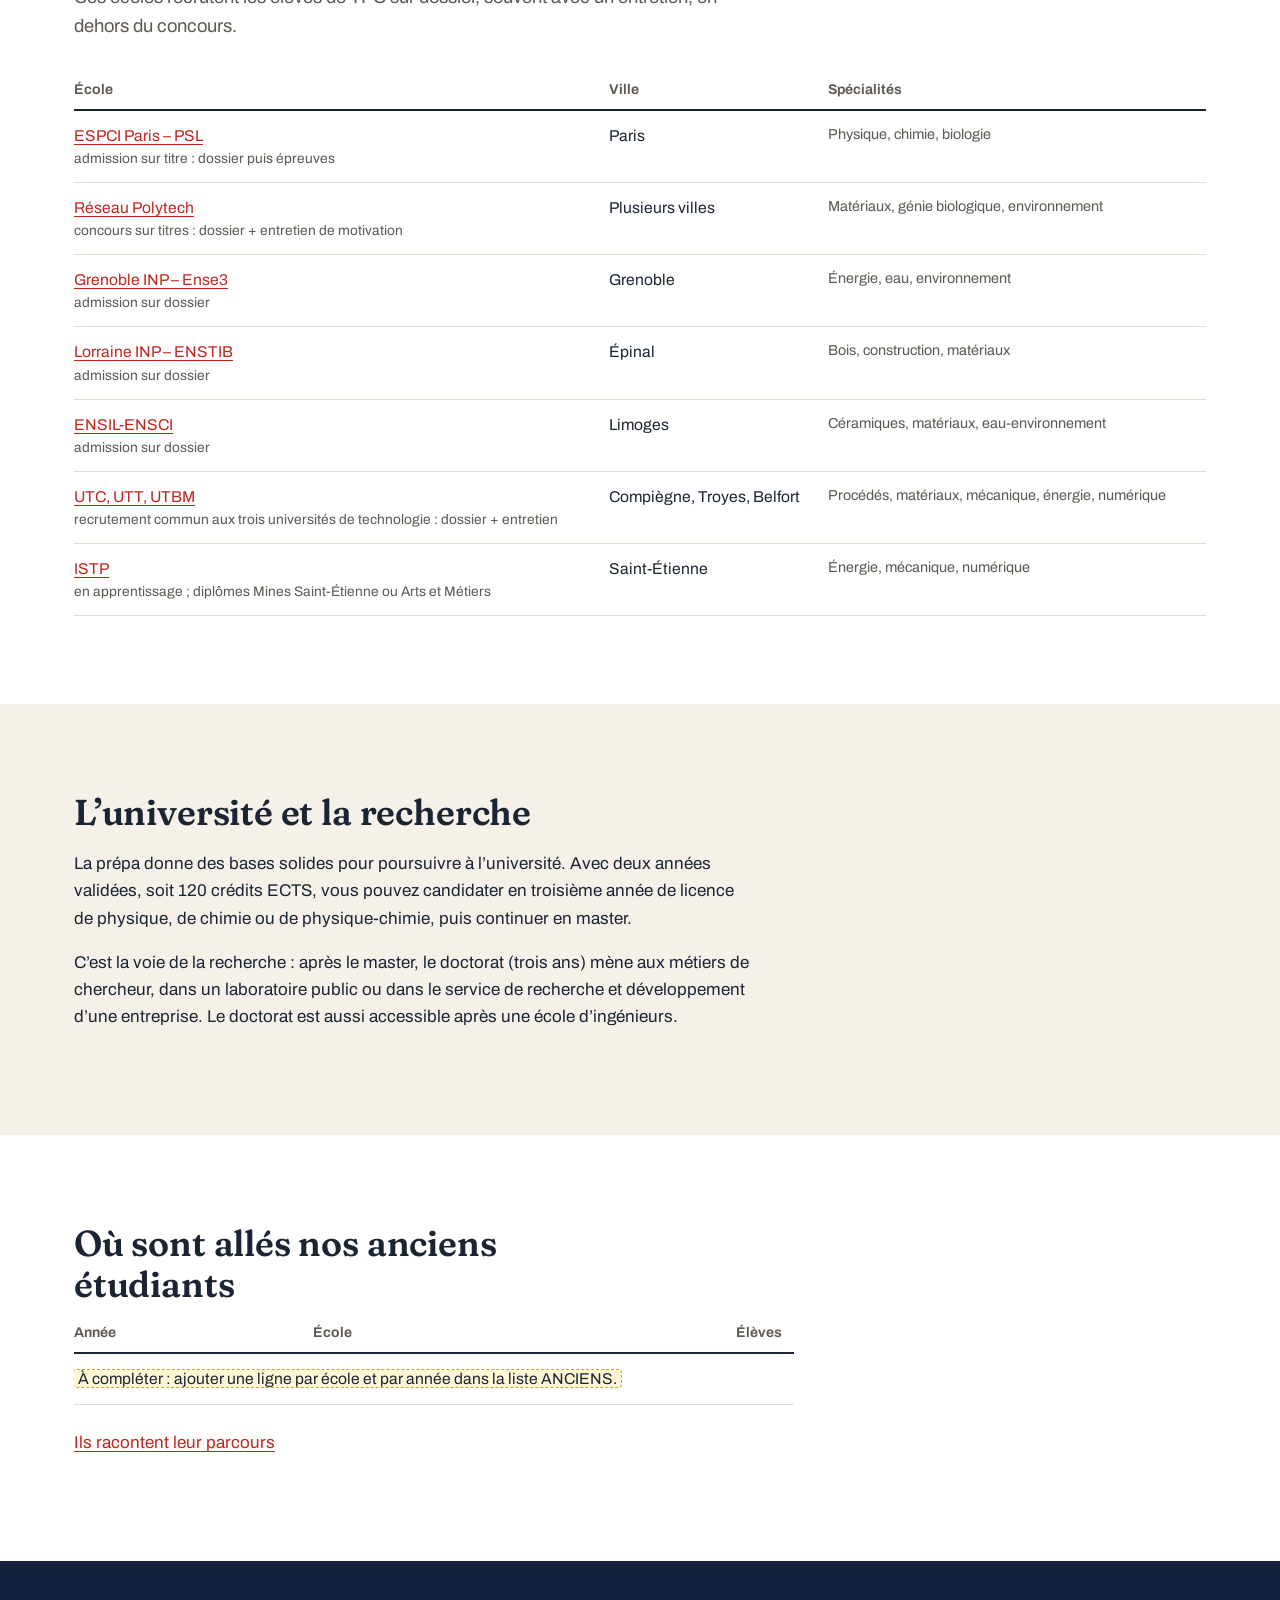
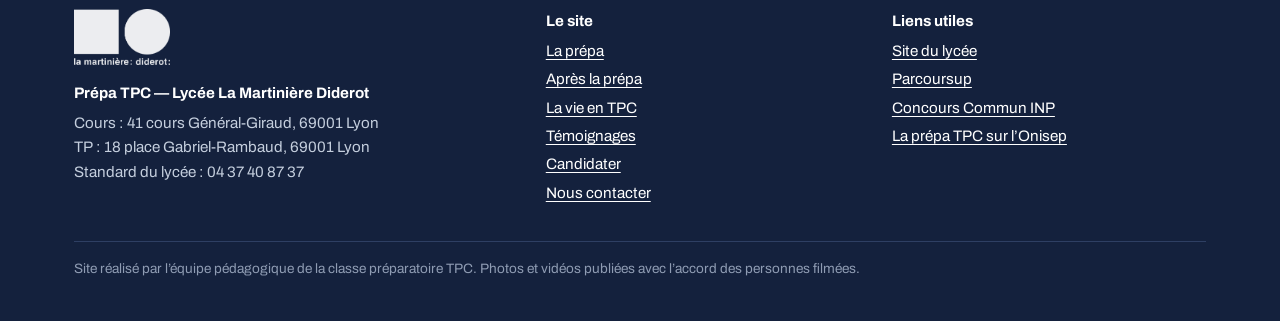
==== commit 57a7c161: "Add files via upload" ====
--- a/apres-la-prepa.html
+++ b/apres-la-prepa.html
@@ -8,7 +8,7 @@
 <link rel="icon" href="data:image/svg+xml,%3Csvg xmlns='http://www.w3.org/2000/svg' viewBox='0 0 32 32'%3E%3Crect width='32' height='32' rx='6' fill='%2314213D'/%3E%3Crect x='5' y='6' width='2.5' height='20' fill='%23A04DFF'/%3E%3Crect x='9' y='6' width='2.5' height='20' fill='%235B5BFF'/%3E%3Crect x='14' y='6' width='2.5' height='20' fill='%2322C6F0'/%3E%3Crect x='25' y='6' width='2.5' height='20' fill='%23FF3B30'/%3E%3C/svg%3E">
 <link rel="preconnect" href="https://fonts.googleapis.com">
 <link rel="preconnect" href="https://fonts.gstatic.com" crossorigin>
-<link href="https://fonts.googleapis.com/css2?family=Archivo:wdth,wght@62..125,100..900&display=swap" rel="stylesheet">
+<link href="https://fonts.googleapis.com/css2?family=Archivo:wdth,wght@62..125,100..900&family=Fraunces:ital,opsz,wght,SOFT@0,9..144,300..800,0..100;1,9..144,300..800,0..100&display=swap" rel="stylesheet">
 <link rel="stylesheet" href="style.css">
 </head>
 <body class="p-apres">
--- a/style.css
+++ b/style.css
@@ -477,3 +477,43 @@
   .pc-concours::before { content: '↓'; display: block; color: var(--nuit); font-weight: 700; margin-bottom: 2px; }
 }
 
+
+/* =========================================================
+   Version « chaleureuse » (novembre 2026)
+   Pour revenir à l'ancienne apparence : supprimer tout ce bloc.
+   ========================================================= */
+:root {
+  --fond-2: #F6F1E8;       /* bandeaux clairs : papier chaud au lieu du gris bleuté */
+  --trait: #E4DCCD;
+  --gris: #5D5850;         /* texte secondaire, gris chaud */
+  --titre: 'Fraunces', Georgia, 'Times New Roman', serif;
+}
+h1, h2, h3, .marque b, .reperes b, .lexique dt, .membre .visage, .pc-an b {
+  font-family: var(--titre); font-stretch: 100%; font-variation-settings: 'SOFT' 60, 'WONK' 0; letter-spacing: -0.005em;
+}
+h1 { font-weight: 640; line-height: 1.08; }
+h2 { font-weight: 600; }
+h3 { font-weight: 600; font-size: 1.22rem; }
+.marque b { font-weight: 650; }
+.reperes b { font-weight: 650; }
+.btn-plein:hover { background: #F3EDE2; }
+.photo.manque { border-color: #CDBFA9; background: repeating-linear-gradient(135deg, #F9F5EE 0 14px, #F2ECE1 14px 28px); }
+.photo.manque .etiquette { color: #5D5850; }
+.video .ecran.manque { border-color: #CDBFA9; background: repeating-linear-gradient(135deg, #F9F5EE 0 14px, #F2ECE1 14px 28px); color: #5D5850; }
+.photo figcaption { font-style: italic; }
+
+/* Accueil : la photo de groupe dans l'écran d'accueil (format paysage) */
+.p-accueil .hero-grille { grid-template-columns: minmax(0, 1fr) minmax(0, 1.12fr); }
+.p-accueil .photo.groupe { aspect-ratio: 3 / 2; max-width: none; justify-self: stretch; }
+@media (max-width: 860px) { .p-accueil .hero-grille { grid-template-columns: 1fr; } }
+
+/* Accueil : le mot de l'équipe */
+.section.mot { padding-bottom: clamp(40px, 6vw, 72px); }
+.mot-equipe { margin: 0 auto; max-width: 760px; text-align: center; }
+.mot-equipe h2 { font-size: clamp(1.3rem, 2.2vw, 1.6rem); color: var(--accent); margin-bottom: 0.8em; }
+.mot-equipe blockquote { margin: 0; font-family: var(--titre); font-variation-settings: 'SOFT' 100, 'WONK' 0; font-style: italic; font-weight: 400;
+  font-size: clamp(1.15rem, 2vw, 1.35rem); line-height: 1.55; color: var(--encre); }
+.mot-equipe blockquote p { margin: 0 0 0.8em; }
+.mot-equipe figcaption { margin-top: 0.4em; color: var(--gris); font-size: 0.98rem; }
+.mot-equipe figcaption::before { content: ''; display: block; width: 48px; height: 3px; margin: 0 auto 14px; border-radius: 2px;
+  background: linear-gradient(90deg, var(--h-delta), var(--h-gamma), var(--h-beta), var(--h-alpha)); }
